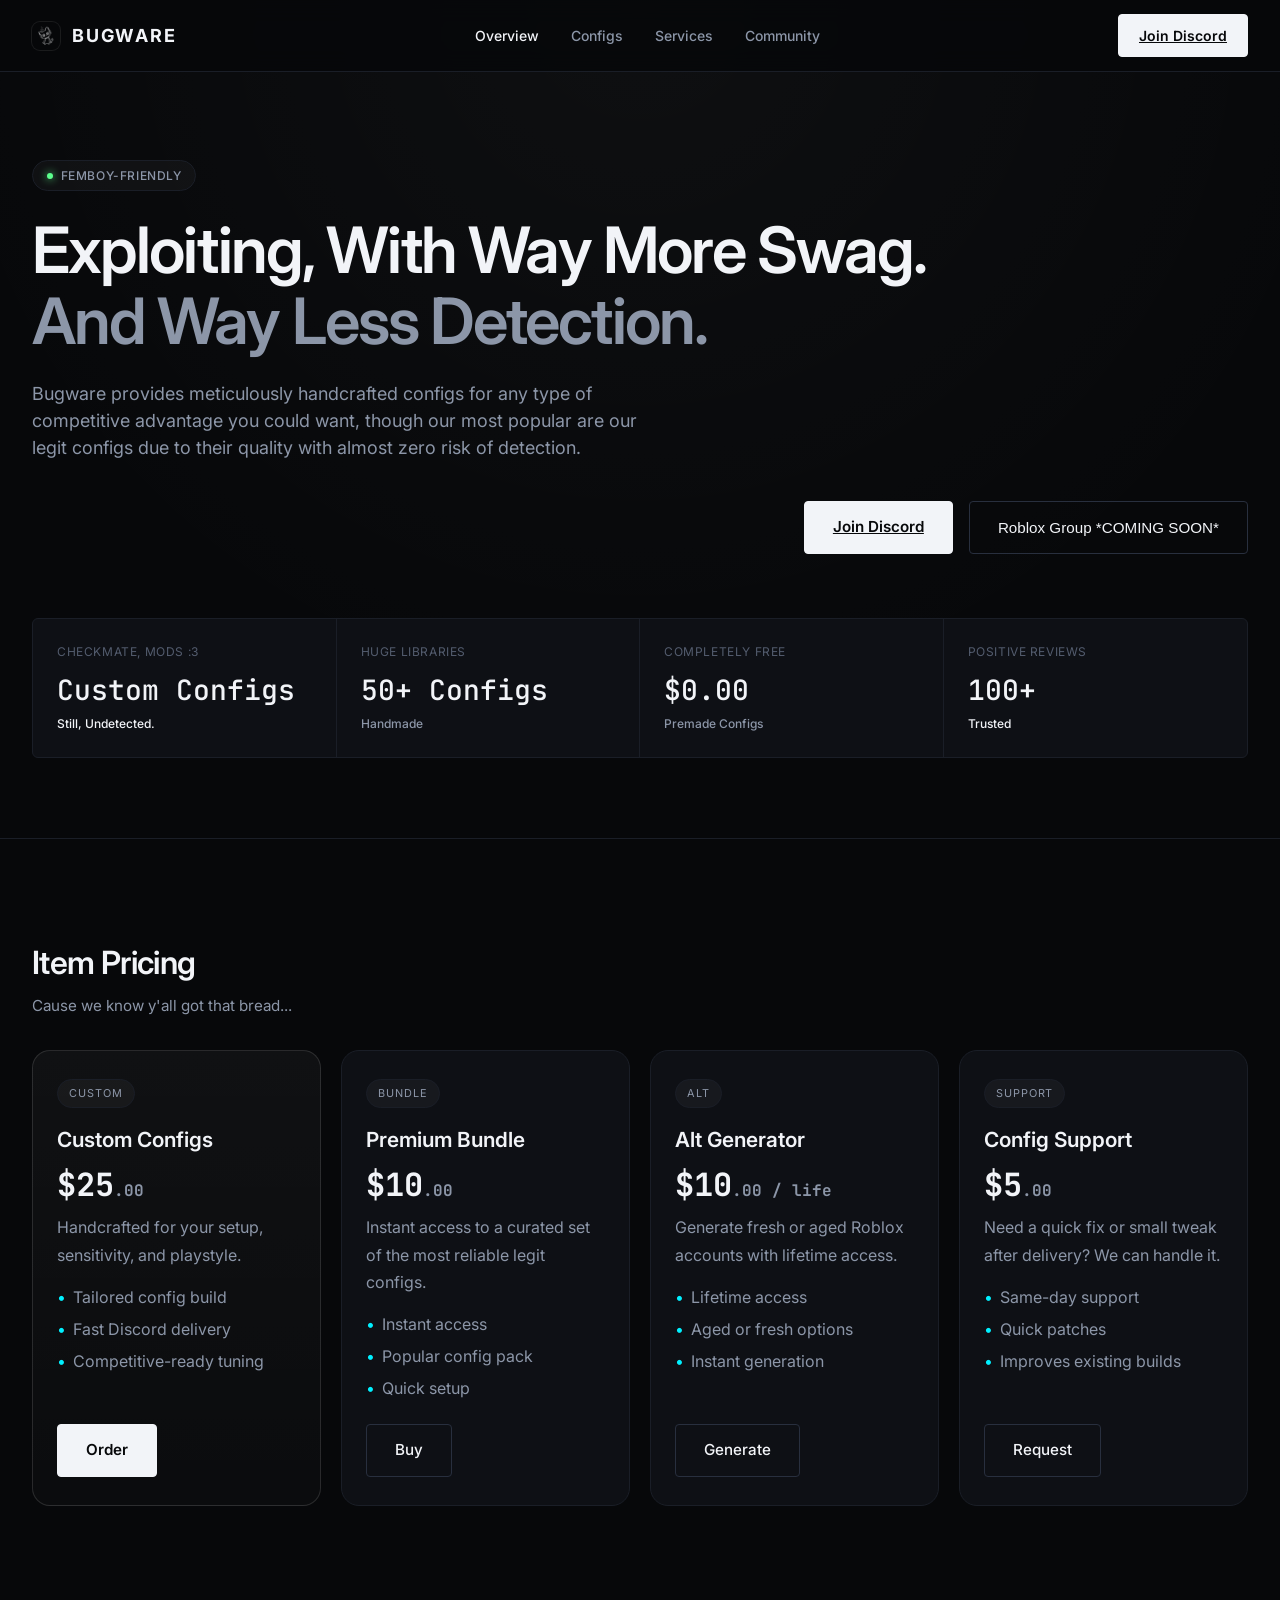
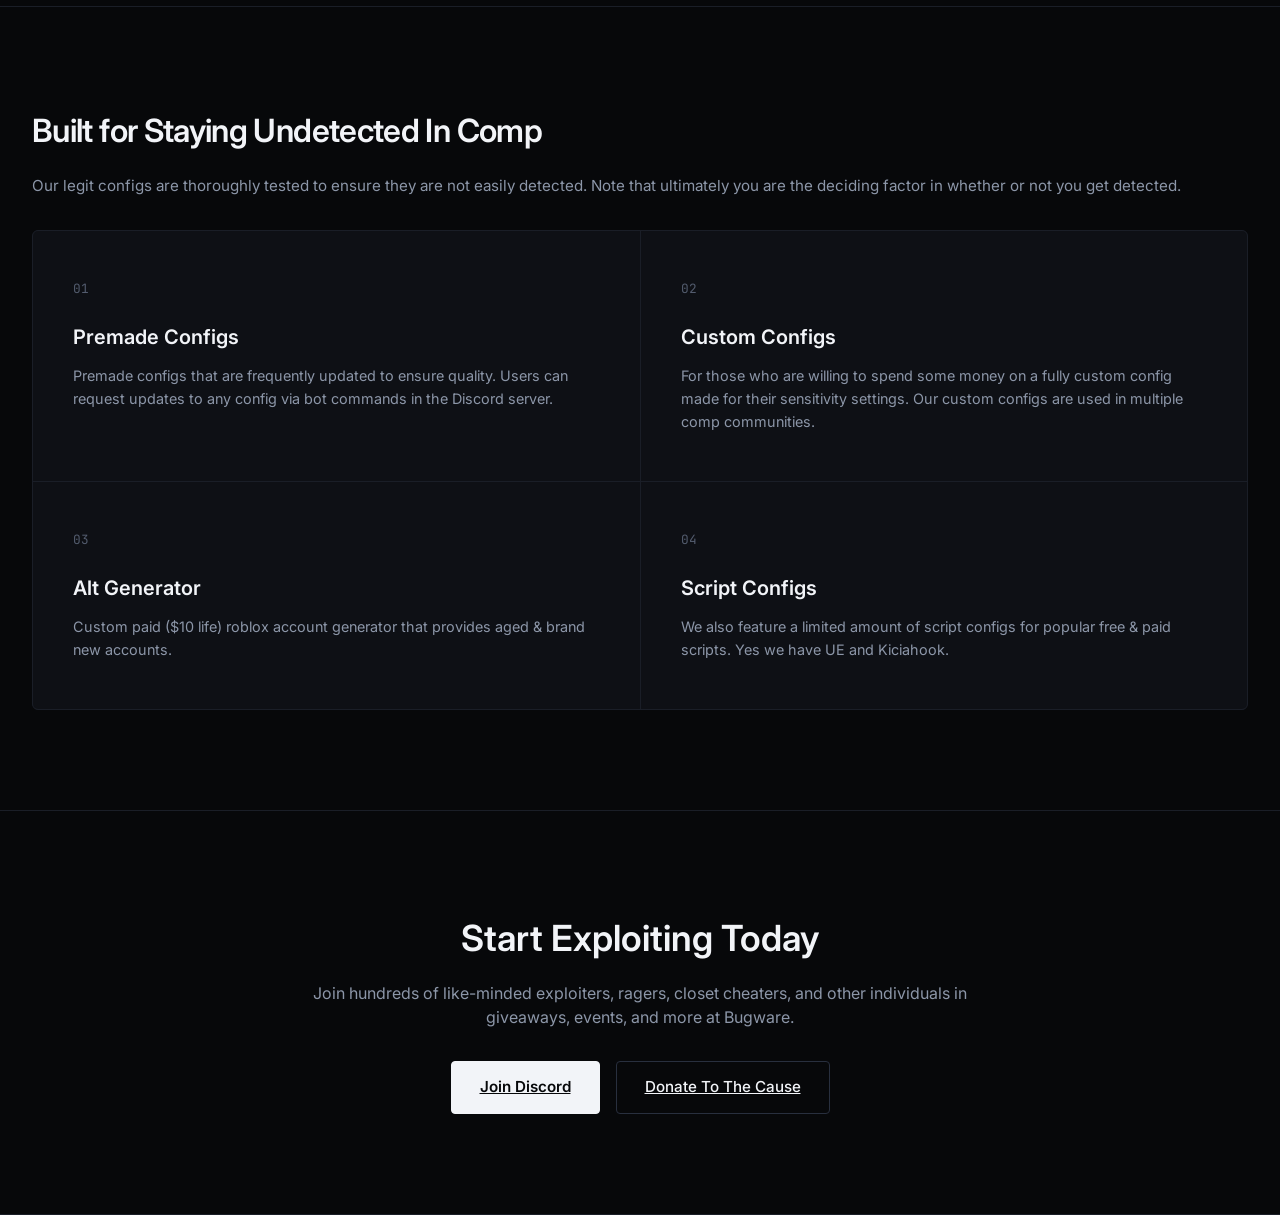
==== index.html @ 72ceacaf "hi there" ====
<!DOCTYPE html>
<html lang="en">
<head>
  <meta charset="UTF-8" />
  <meta name="viewport" content="width=device-width, initial-scale=1.0" />
  <title>Bugware | Roblox Exploit Configs & Community</title>
  <link rel="icon" href="assets/icon.png" type="image/png" />
  <link rel="stylesheet" href="styles.css" />
  <link rel="preconnect" href="https://fonts.googleapis.com" />
  <link rel="preconnect" href="https://fonts.gstatic.com" crossorigin />
  <link href="https://fonts.googleapis.com/css2?family=Inter:wght@300;400;500;600;700&family=JetBrains+Mono:wght@400;500;600&display=swap" rel="stylesheet" />
</head>
<body>

  <nav class="navbar">
    <div class="nav-container">
      <a href="#top" class="brand">
        <img src="assets/icon.png" alt="Bugware icon" class="brand-icon" />
        <span class="brand-text">BUGWARE</span>
      </a>
      <div class="nav-menu">
        <a href="#top" class="nav-link active">Overview</a>
        <a href="#market" class="nav-link">Configs</a>
        <a href="#institutional" class="nav-link">Services</a>
        <a href="#community" class="nav-link">Community</a>
      </div>
      <div class="nav-actions">
        <a class="btn-primary" href="https://discord.gg/WyMDtxhFyD">Join Discord</a>
      </div>
    </div>
  </nav>

  <header class="hero" id="top">
    <div class="hero-container">
      <div class="pill-badge">
        <span class="badge-dot"></span> Femboy-Friendly
      </div>
      <h1 class="hero-title">
        Exploiting, With Way More Swag. <br />
        <span class="text-gradient">And Way Less Detection.</span>
      </h1>
      <p class="hero-subtitle">
        Bugware provides meticulously handcrafted configs for any type of competitive advantage you could want, though our most popular are our legit configs due to their quality with almost zero risk of detection.
      </p>

      <div class="hero-cta-group">
        <a class="btn-primary btn-lg" href="https://discord.gg/WyMDtxhFyD">Join Discord</a>
        <button class="btn-secondary btn-lg">Roblox Group *COMING SOON*</button>
      </div>

      <div class="hero-metrics-grid">
        <div class="metric-item">
          <span class="metric-label">Checkmate, mods :3</span>
          <span class="metric-value">Custom Configs</span>
          <span class="metric-trend positive">Still, Undetected.</span>
        </div>
        <div class="metric-item">
          <span class="metric-label">Huge Libraries</span>
          <span class="metric-value">50+ Configs</span>
          <span class="metric-sub">Handmade</span>
        </div>
        <div class="metric-item">
          <span class="metric-label">Completely Free</span>
          <span class="metric-value">$0.00</span>
          <span class="metric-sub">Premade Configs</span>
        </div>
        <div class="metric-item">
          <span class="metric-label">Positive Reviews</span>
          <span class="metric-value">100+</span>
          <span class="metric-trend positive">Trusted</span>
        </div>
      </div>
    </div>
  </header>
  <section class="market-section" id="market">
    <div class="section-container">
      <div class="section-header">
        <div>
          <h2 class="section-title">Item Pricing</h2>
          <p class="section-desc">Cause we know y'all got that bread...</p>
        </div>
      </div>

      <div class="pricing-card-grid">
        <article class="pricing-card pricing-card--featured">
          <span class="pricing-tag">Custom</span>
          <h3>Custom Configs</h3>
          <div class="pricing-price">$25<span>.00</span></div>
          <p>Handcrafted for your setup, sensitivity, and playstyle.</p>
          <ul>
            <li>Tailored config build</li>
            <li>Fast Discord delivery</li>
            <li>Competitive-ready tuning</li>
          </ul>
          <a href="https://discord.gg/WyMDtxhFyD" class="btn-primary btn-lg pricing-button">Order</a>
        </article>

        <article class="pricing-card">
          <span class="pricing-tag">Bundle</span>
          <h3>Premium Bundle</h3>
          <div class="pricing-price">$10<span>.00</span></div>
          <p>Instant access to a curated set of the most reliable legit configs.</p>
          <ul>
            <li>Instant access</li>
            <li>Popular config pack</li>
            <li>Quick setup</li>
          </ul>
          <a href="https://discord.gg/WyMDtxhFyD" class="btn-secondary btn-lg pricing-button">Buy</a>
        </article>

        <article class="pricing-card">
          <span class="pricing-tag">Alt</span>
          <h3>Alt Generator</h3>
          <div class="pricing-price">$10<span>.00 / life</span></div>
          <p>Generate fresh or aged Roblox accounts with lifetime access.</p>
          <ul>
            <li>Lifetime access</li>
            <li>Aged or fresh options</li>
            <li>Instant generation</li>
          </ul>
          <a href="https://discord.gg/WyMDtxhFyD" class="btn-secondary btn-lg pricing-button">Generate</a>
        </article>

        <article class="pricing-card">
          <span class="pricing-tag">Support</span>
          <h3>Config Support</h3>
          <div class="pricing-price">$5<span>.00</span></div>
          <p>Need a quick fix or small tweak after delivery? We can handle it.</p>
          <ul>
            <li>Same-day support</li>
            <li>Quick patches</li>
            <li>Improves existing builds</li>
          </ul>
          <a href="https://discord.gg/WyMDtxhFyD" class="btn-secondary btn-lg pricing-button">Request</a>
        </article>
      </div>
    </div>
  </section>

  <section class="features-section" id="institutional">
    <div class="section-container">
      <div class="section-header section-header--stack">
        <h2 class="section-title section-title--nowrap">Built for Staying Undetected In Comp</h2>
        <p class="section-desc">Our legit configs are thoroughly tested to ensure they are not easily detected. Note that ultimately you are the deciding factor in whether or not you get detected.</p>
      </div>

      <div class="bento-grid">
        <div class="bento-card">
          <div class="card-num">01</div>
          <h3 class="card-title">Premade Configs</h3>
          <p class="card-desc">Premade configs that are frequently updated to ensure quality. Users can request updates to any config via bot commands in the Discord server.</p>
        </div>
        <div class="bento-card">
          <div class="card-num">02</div>
          <h3 class="card-title">Custom Configs</h3>
          <p class="card-desc">For those who are willing to spend some money on a fully custom config made for their sensitivity settings. Our custom configs are used in multiple comp communities.</p>
        </div>
        <div class="bento-card">
          <div class="card-num">03</div>
          <h3 class="card-title">Alt Generator</h3>
          <p class="card-desc">Custom paid ($10 life) roblox account generator that provides aged & brand new accounts.</p>
        </div>
        <div class="bento-card">
          <div class="card-num">04</div>
          <h3 class="card-title">Script Configs</h3>
          <p class="card-desc">We also feature a limited amount of script configs for popular free & paid scripts. Yes we have UE and Kiciahook.</p>
        </div>
      </div>
    </div>
  </section>

  <section class="cta-section" id="community">
    <div class="cta-container">
      <h2>Start Exploiting Today</h2>
      <p>Join hundreds of like-minded exploiters, ragers, closet cheaters, and other individuals in giveaways, events, and more at Bugware.</p>
      <div class="cta-buttons">
        <a class="btn-primary btn-lg" href="https://discord.gg/WyMDtxhFyD">Join Discord</a>
        <a class="btn-secondary btn-lg" href="https://paypal.me/bugsawe">Donate To The Cause</a>
      </div>
    </div>
  </section>

  <script src="app.js"></script>
</body>
</html>
---- styles.css ----
/* ==========================================================================
   BUGWARE DESIGN SYSTEM (21SHARES INSPIRED)
   ========================================================================== */

:root {
  /* Colors */
  --bg-main: #07080a;
  --bg-surface: #0e1015;
  --bg-surface-hover: #141720;
  --bg-table-row: #0a0c10;
  
  --border-color: #1a1e27;
  --border-light: #282f3e;
  
  --text-primary: #f2f4f8;
  --text-secondary: #8c96a8;
  --text-muted: #535c6e;
  
  --accent-cyan: #00f0ff;
  --accent-emerald: #5cff8d;
  --accent-red: #ef4444;
  
  /* Fonts */
  --font-sans: 'Inter', -apple-system, BlinkMacSystemFont, sans-serif;
  --font-mono: 'JetBrains Mono', monospace;
  
  /* Transitions */
  --ease-fast: 0.15s ease;
  --ease-medium: 0.25s cubic-bezier(0.16, 1, 0.3, 1);
}

/* Base Reset */
* {
  margin: 0;
  padding: 0;
  box-sizing: border-box;
}

html {
  scroll-behavior: smooth;
}

body {
  background-color: var(--bg-main);
  color: var(--text-primary);
  font-family: var(--font-sans);
  line-height: 1.5;
  -webkit-font-smoothing: antialiased;
  overflow-x: hidden;
}

/* Utility Typography */
.font-mono {
  font-family: var(--font-mono);
}

.trend.positive {
  color: var(--accent-emerald);
}

.trend.negative {
  color: var(--accent-red);
}

/* ==========================================================================
   BUTTONS & BADGES
   ========================================================================== */

.btn-primary {
  background: var(--text-primary);
  color: var(--bg-main);
  border: 1px solid var(--text-primary);
  padding: 0.625rem 1.25rem;
  font-size: 0.875rem;
  font-weight: 600;
  border-radius: 4px;
  cursor: pointer;
  transition: all var(--ease-fast);
}

.btn-primary:hover {
  background: #ffffff;
  box-shadow: 0 0 16px rgba(255, 255, 255, 0.2);
}

.btn-secondary {
  background: transparent;
  color: var(--text-primary);
  border: 1px solid var(--border-light);
  padding: 0.625rem 1.25rem;
  font-size: 0.875rem;
  font-weight: 500;
  border-radius: 4px;
  cursor: pointer;
  transition: all var(--ease-fast);
}

.btn-secondary:hover {
  background: var(--bg-surface);
  border-color: var(--text-secondary);
}

.btn-ghost {
  background: transparent;
  color: var(--text-secondary);
  border: none;
  padding: 0.625rem 1rem;
  font-size: 0.875rem;
  font-weight: 500;
  cursor: pointer;
  transition: color var(--ease-fast);
}

.btn-ghost:hover {
  color: var(--text-primary);
}

.btn-lg {
  padding: 0.875rem 1.75rem;
  font-size: 0.95rem;
}

.pill-badge {
  display: inline-flex;
  align-items: center;
  gap: 0.5rem;
  background: rgba(255, 255, 255, 0.03);
  border: 1px solid var(--border-color);
  padding: 0.35rem 0.85rem;
  border-radius: 100px;
  font-size: 0.75rem;
  font-weight: 500;
  letter-spacing: 0.05em;
  text-transform: uppercase;
  color: var(--text-secondary);
  margin-bottom: 1.5rem;
}

.badge-dot {
  width: 6px;
  height: 6px;
  background-color: var(--accent-emerald);
  border-radius: 50%;
  box-shadow: 0 0 8px var(--accent-emerald);
}

/* ==========================================================================
   NAVIGATION
   ========================================================================== */

.navbar {
  position: fixed;
  top: 0;
  left: 0;
  width: 100%;
  height: 72px;
  background: rgba(7, 8, 10, 0.85);
  backdrop-filter: blur(12px);
  border-bottom: 1px solid var(--border-color);
  z-index: 1000;
}

.nav-container {
  max-width: 1300px;
  height: 100%;
  margin: 0 auto;
  padding: 0 2rem;
  display: flex;
  align-items: center;
  justify-content: space-between;
}

.brand {
  font-size: 1.125rem;
  font-weight: 700;
  letter-spacing: 0.1em;
  color: var(--text-primary);
  text-decoration: none;
  display: flex;
  align-items: center;
  gap: 0.75rem;
}

.brand-icon {
  width: 28px;
  height: 28px;
  border-radius: 8px;
  object-fit: cover;
  box-shadow: 0 0 0 1px rgba(255, 255, 255, 0.08);
}

.brand-text {
  color: var(--text-primary);
}

.brand-symbol {
  color: var(--accent-cyan);
}

.nav-menu {
  display: flex;
  gap: 2rem;
}

.nav-link {
  color: var(--text-secondary);
  text-decoration: none;
  font-size: 0.875rem;
  font-weight: 500;
  transition: color var(--ease-fast);
}

.nav-link:hover, .nav-link.active {
  color: var(--text-primary);
}

.nav-actions {
  display: flex;
  gap: 1rem;
  align-items: center;
}

/* ==========================================================================
   HERO SECTION
   ========================================================================== */

.hero {
  padding-top: 160px;
  padding-bottom: 80px;
  border-bottom: 1px solid var(--border-color);
  background: radial-gradient(circle at 50% 0%, rgba(255, 255, 255, 0.03) 0%, transparent 70%);
}

.hero-container {
  max-width: 1300px;
  margin: 0 auto;
  padding: 0 2rem;
}

.hero-title {
  font-size: clamp(2.5rem, 5vw, 4.25rem);
  font-weight: 600;
  line-height: 1.1;
  letter-spacing: -0.03em;
  margin-bottom: 1.5rem;
}

.text-gradient {
  color: var(--text-secondary);
}

.hero-subtitle {
  font-size: 1.125rem;
  color: var(--text-secondary);
  max-width: 640px;
  margin-bottom: 2.5rem;
  font-weight: 400;
}

.hero-cta-group {
  display: flex;
  justify-content: flex-end;
  gap: 1rem;
  margin-bottom: 4rem;
}

/* Metrics Strip (21Shares Grid Style) */
.hero-metrics-grid {
  display: grid;
  grid-template-columns: repeat(auto-fit, minmax(220px, 1fr));
  border: 1px solid var(--border-color);
  background: var(--bg-surface);
  border-radius: 6px;
  overflow: hidden;
}

.metric-item {
  padding: 1.5rem;
  border-right: 1px solid var(--border-color);
  display: flex;
  flex-direction: column;
}

.metric-item:last-child {
  border-right: none;
}

.metric-label {
  font-size: 0.75rem;
  text-transform: uppercase;
  letter-spacing: 0.05em;
  color: var(--text-muted);
  margin-bottom: 0.5rem;
}

.metric-value {
  font-family: var(--font-mono);
  font-size: 1.75rem;
  font-weight: 500;
  color: var(--text-primary);
  margin-bottom: 0.25rem;
}

.metric-trend, .metric-sub {
  font-size: 0.75rem;
  font-weight: 500;
}

.metric-sub {
  color: var(--text-secondary);
}

/* ==========================================================================
   LIVE TICKER
   ========================================================================== */

.ticker-wrapper {
  background: var(--bg-main);
  border-bottom: 1px solid var(--border-color);
  overflow: hidden;
  white-space: nowrap;
  padding: 0.75rem 0;
  scrollbar-width: none;
}

.ticker-wrapper::-webkit-scrollbar {
  display: none;
}

.ticker-track {
  display: flex;
  justify-content: center;
  gap: 3rem;
  padding-right: 4rem;
  animation: none;
}

.ticker-item {
  font-family: var(--font-mono);
  font-size: 0.8rem;
  display: flex;
  gap: 0.75rem;
  padding-left: 1.25rem;
}

.ticker-item + .ticker-item {
  margin-left: 1.5rem;
}

.item-name {
  color: var(--text-secondary);
}

.item-price {
  color: var(--text-primary);
}


/* ==========================================================================
   MARKET TABLE SECTION
   ========================================================================== */

.market-section {
  padding: 100px 0;
  border-bottom: 1px solid var(--border-color);
}

.section-container {
  max-width: 1300px;
  margin: 0 auto;
  padding: 0 2rem;
}

.section-header {
  display: flex;
  justify-content: space-between;
  align-items: flex-end;
  margin-bottom: 2rem;
}

.section-header--stack {
  flex-direction: column;
  align-items: flex-start;
  gap: 0.75rem;
}

.section-title {
  font-size: 2rem;
  font-weight: 600;
  letter-spacing: -0.02em;
  margin-bottom: 0.5rem;
}

.section-title--nowrap {
  white-space: nowrap;
}

.section-desc {
  color: var(--text-secondary);
  font-size: 0.95rem;
}

.tab-filters {
  display: flex;
  background: var(--bg-surface);
  padding: 3px;
  border: 1px solid var(--border-color);
  border-radius: 6px;
}

.tab-btn {
  background: transparent;
  border: none;
  color: var(--text-secondary);
  padding: 0.5rem 1rem;
  font-size: 0.8rem;
  font-weight: 500;
  cursor: pointer;
  border-radius: 4px;
  transition: all var(--ease-fast);
}

.tab-btn.active {
  background: var(--border-light);
  color: var(--text-primary);
}

.table-controls {
  display: flex;
  justify-content: space-between;
  align-items: center;
  margin-bottom: 1rem;
}

#market-search {
  background: var(--bg-surface);
  border: 1px solid var(--border-color);
  color: var(--text-primary);
  padding: 0.625rem 1rem;
  border-radius: 4px;
  width: 320px;
  font-size: 0.85rem;
  outline: none;
  transition: border-color var(--ease-fast);
}

#market-search:focus {
  border-color: var(--border-light);
}

.status-indicator {
  font-size: 0.75rem;
  color: var(--text-muted);
  display: flex;
  align-items: center;
  gap: 0.4rem;
}

.status-indicator .dot {
  width: 6px;
  height: 6px;
  background: var(--accent-emerald);
  border-radius: 50%;
}

.pricing-card-grid {
  display: grid;
  grid-template-columns: repeat(auto-fit, minmax(240px, 1fr));
  gap: 1.25rem;
}

.pricing-card {
  background: var(--bg-surface);
  border: 1px solid var(--border-color);
  border-radius: 18px;
  padding: 1.75rem 1.5rem;
  display: flex;
  flex-direction: column;
  min-height: 100%;
}

.pricing-card--featured {
  background: linear-gradient(180deg, rgba(255,255,255,0.04), rgba(255,255,255,0.02));
  border-color: rgba(255,255,255,0.12);
}

.pricing-tag {
  display: inline-flex;
  align-self: flex-start;
  padding: 0.35rem 0.7rem;
  border-radius: 999px;
  background: rgba(255,255,255,0.04);
  border: 1px solid var(--border-color);
  color: var(--text-secondary);
  font-size: 0.68rem;
  text-transform: uppercase;
  letter-spacing: 0.08em;
  margin-bottom: 1rem;
}

.pricing-card h3 {
  font-size: 1.3rem;
  font-weight: 600;
  margin-bottom: 0.75rem;
}

.pricing-price {
  font-family: var(--font-mono);
  font-size: 2rem;
  font-weight: 700;
  line-height: 1.1;
  margin-bottom: 0.75rem;
  color: var(--text-primary);
}

.pricing-price span {
  font-size: 1rem;
  color: var(--text-secondary);
}

.pricing-card p {
  color: var(--text-secondary);
  line-height: 1.7;
  margin-bottom: 1rem;
}

.pricing-card ul {
  list-style: none;
  margin: 0 0 1.5rem;
  padding: 0;
  display: grid;
  gap: 0.5rem;
  color: var(--text-secondary);
}

.pricing-card li {
  position: relative;
  padding-left: 1rem;
}

.pricing-card li::before {
  content: "•";
  position: absolute;
  left: 0;
  color: var(--accent-cyan);
}

.pricing-button {
  margin-top: auto;
  display: inline-flex;
  justify-content: center;
  align-items: center;
  text-decoration: none;
  width: fit-content;
}

/* ==========================================================================
   INSTITUTIONAL FEATURES (BENTO GRID)
   ========================================================================== */

.features-section {
  padding: 100px 0;
  border-bottom: 1px solid var(--border-color);
}

.bento-grid {
  display: grid;
  grid-template-columns: repeat(2, 1fr);
  gap: 1px;
  background: var(--border-color);
  border: 1px solid var(--border-color);
  border-radius: 6px;
  overflow: hidden;
}

.bento-card {
  background: var(--bg-surface);
  padding: 3rem 2.5rem;
  transition: background var(--ease-fast);
}

.bento-card:hover {
  background: var(--bg-surface-hover);
}

.card-num {
  font-family: var(--font-mono);
  font-size: 0.8rem;
  color: var(--text-muted);
  margin-bottom: 1.5rem;
}

.card-title {
  font-size: 1.25rem;
  font-weight: 600;
  margin-bottom: 0.75rem;
}

.card-desc {
  color: var(--text-secondary);
  font-size: 0.9rem;
  line-height: 1.6;
}

/* ==========================================================================
   CTA BANNER
   ========================================================================== */

.cta-section {
  padding: 100px 0;
  text-align: center;
  border-bottom: 1px solid var(--border-color);
}

.cta-container {
  max-width: 800px;
  margin: 0 auto;
  padding: 0 2rem;
}

.cta-container h2 {
  font-size: 2.25rem;
  font-weight: 600;
  margin-bottom: 1rem;
}

.cta-container p {
  color: var(--text-secondary);
  margin-bottom: 2rem;
}

.cta-buttons {
  display: flex;
  justify-content: center;
  gap: 1rem;
}

/* Responsive Breakpoints */
@media (max-width: 900px) {
  .nav-menu { display: none; }
  .bento-grid { grid-template-columns: 1fr; }
  .section-header { flex-direction: column; align-items: flex-start; gap: 1rem; }
}
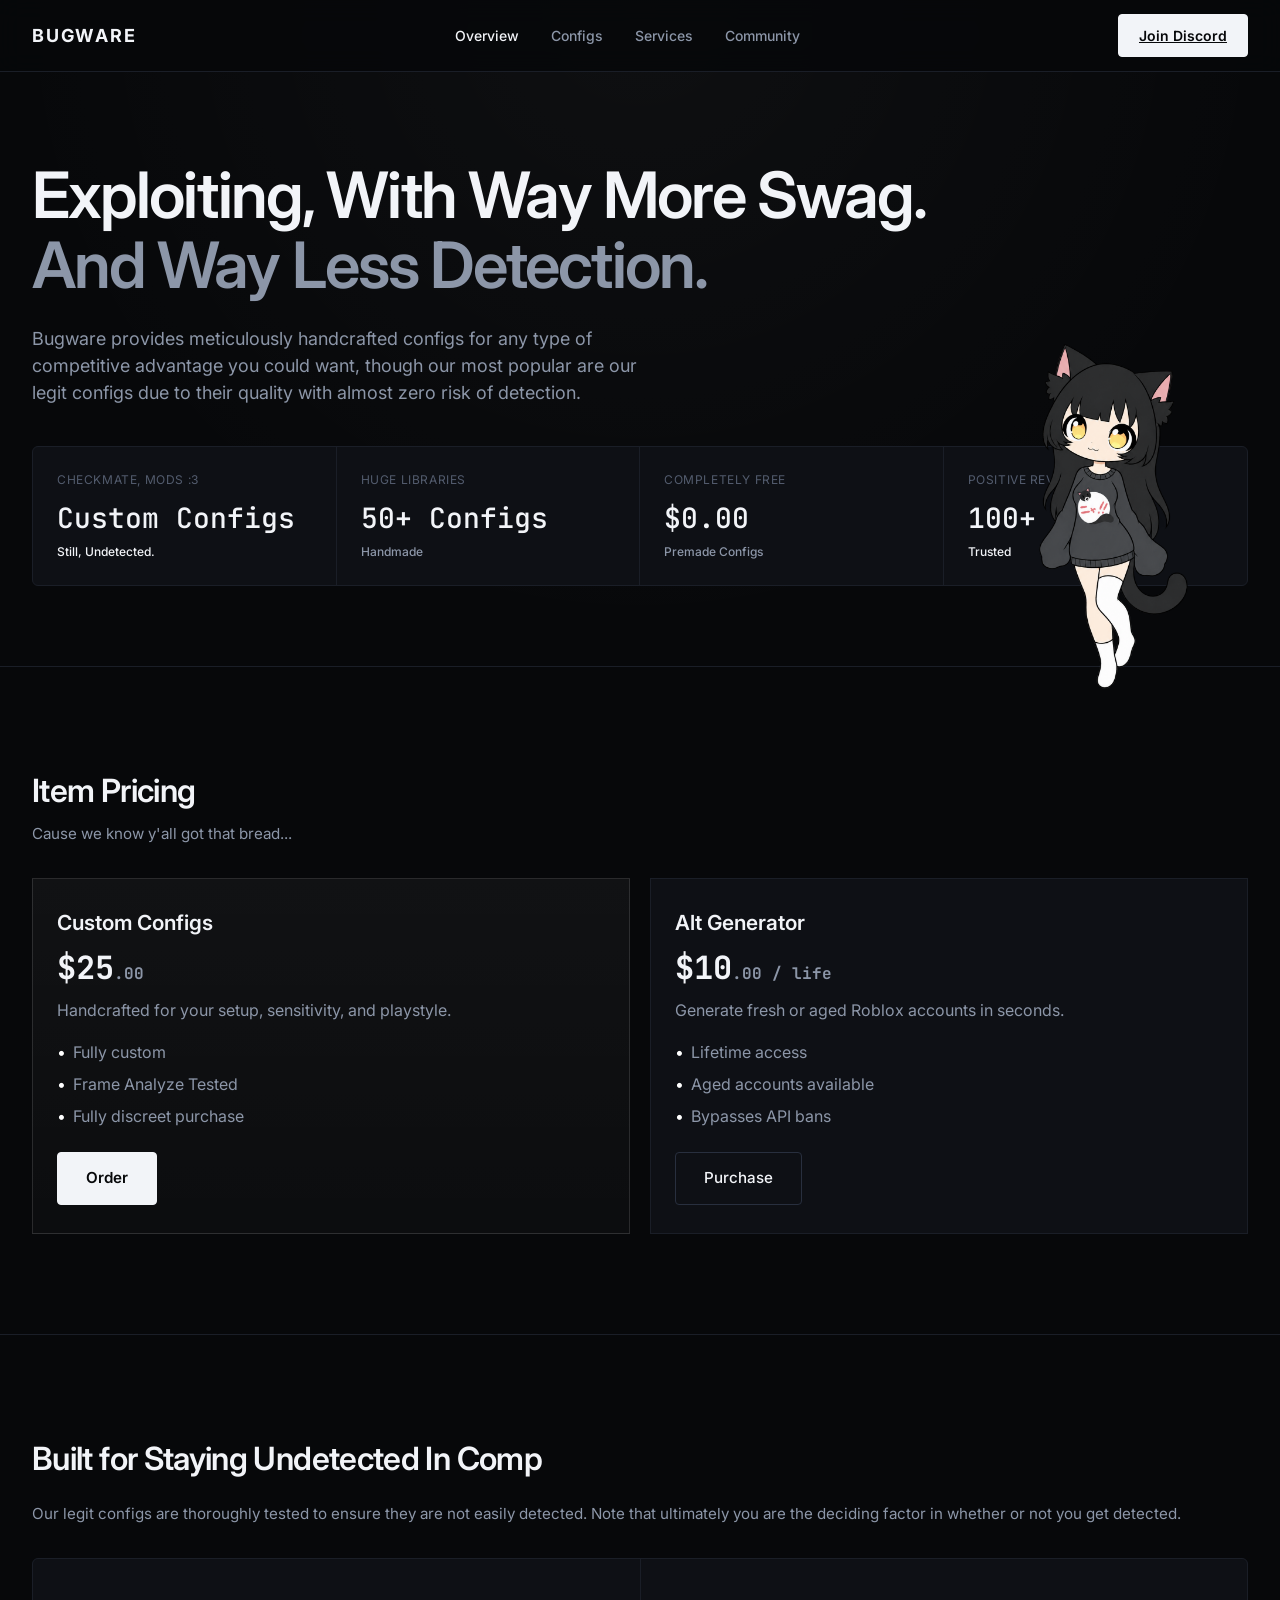
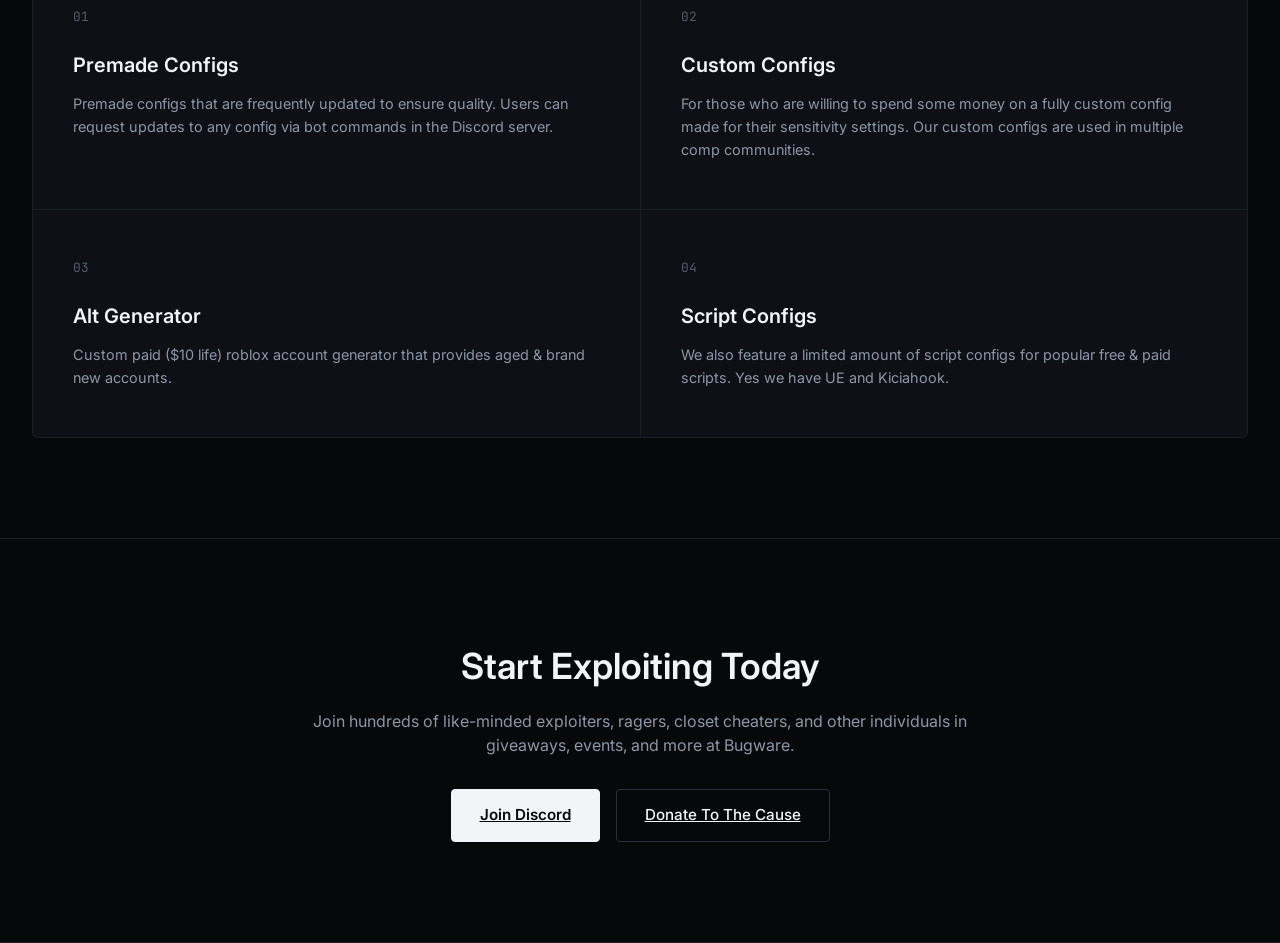
==== commit d8e6790a: "heur there everybuddy" ====
--- a/index.html
+++ b/index.html
@@ -15,7 +15,6 @@
   <nav class="navbar">
     <div class="nav-container">
       <a href="#top" class="brand">
-        <img src="assets/icon.png" alt="Bugware icon" class="brand-icon" />
         <span class="brand-text">BUGWARE</span>
       </a>
       <div class="nav-menu">
@@ -32,21 +31,14 @@
 
   <header class="hero" id="top">
     <div class="hero-container">
-      <div class="pill-badge">
-        <span class="badge-dot"></span> Femboy-Friendly
-      </div>
       <h1 class="hero-title">
         Exploiting, With Way More Swag. <br />
         <span class="text-gradient">And Way Less Detection.</span>
       </h1>
+      <img src="bugware.png" class="mascot">
       <p class="hero-subtitle">
         Bugware provides meticulously handcrafted configs for any type of competitive advantage you could want, though our most popular are our legit configs due to their quality with almost zero risk of detection.
       </p>
-
-      <div class="hero-cta-group">
-        <a class="btn-primary btn-lg" href="https://discord.gg/WyMDtxhFyD">Join Discord</a>
-        <button class="btn-secondary btn-lg">Roblox Group *COMING SOON*</button>
-      </div>
 
       <div class="hero-metrics-grid">
         <div class="metric-item">
@@ -83,55 +75,27 @@
 
       <div class="pricing-card-grid">
         <article class="pricing-card pricing-card--featured">
-          <span class="pricing-tag">Custom</span>
           <h3>Custom Configs</h3>
           <div class="pricing-price">$25<span>.00</span></div>
           <p>Handcrafted for your setup, sensitivity, and playstyle.</p>
           <ul>
-            <li>Tailored config build</li>
-            <li>Fast Discord delivery</li>
-            <li>Competitive-ready tuning</li>
+            <li>Fully custom</li>
+            <li>Frame Analyze Tested</li>
+            <li>Fully discreet purchase</li>
           </ul>
           <a href="https://discord.gg/WyMDtxhFyD" class="btn-primary btn-lg pricing-button">Order</a>
         </article>
 
         <article class="pricing-card">
-          <span class="pricing-tag">Bundle</span>
-          <h3>Premium Bundle</h3>
-          <div class="pricing-price">$10<span>.00</span></div>
-          <p>Instant access to a curated set of the most reliable legit configs.</p>
-          <ul>
-            <li>Instant access</li>
-            <li>Popular config pack</li>
-            <li>Quick setup</li>
-          </ul>
-          <a href="https://discord.gg/WyMDtxhFyD" class="btn-secondary btn-lg pricing-button">Buy</a>
-        </article>
-
-        <article class="pricing-card">
-          <span class="pricing-tag">Alt</span>
           <h3>Alt Generator</h3>
           <div class="pricing-price">$10<span>.00 / life</span></div>
-          <p>Generate fresh or aged Roblox accounts with lifetime access.</p>
+          <p>Generate fresh or aged Roblox accounts in seconds.</p>
           <ul>
             <li>Lifetime access</li>
-            <li>Aged or fresh options</li>
-            <li>Instant generation</li>
+            <li>Aged accounts available</li>
+            <li>Bypasses API bans</li>
           </ul>
-          <a href="https://discord.gg/WyMDtxhFyD" class="btn-secondary btn-lg pricing-button">Generate</a>
-        </article>
-
-        <article class="pricing-card">
-          <span class="pricing-tag">Support</span>
-          <h3>Config Support</h3>
-          <div class="pricing-price">$5<span>.00</span></div>
-          <p>Need a quick fix or small tweak after delivery? We can handle it.</p>
-          <ul>
-            <li>Same-day support</li>
-            <li>Quick patches</li>
-            <li>Improves existing builds</li>
-          </ul>
-          <a href="https://discord.gg/WyMDtxhFyD" class="btn-secondary btn-lg pricing-button">Request</a>
+          <a href="https://discord.gg/WyMDtxhFyD" class="btn-secondary btn-lg pricing-button">Purchase</a>
         </article>
       </div>
     </div>
--- a/styles.css
+++ b/styles.css
@@ -181,14 +181,6 @@
   gap: 0.75rem;
 }
 
-.brand-icon {
-  width: 28px;
-  height: 28px;
-  border-radius: 8px;
-  object-fit: cover;
-  box-shadow: 0 0 0 1px rgba(255, 255, 255, 0.08);
-}
-
 .brand-text {
   color: var(--text-primary);
 }
@@ -472,7 +464,7 @@
 .pricing-card {
   background: var(--bg-surface);
   border: 1px solid var(--border-color);
-  border-radius: 18px;
+  border-radius: 4gpx;
   padding: 1.75rem 1.5rem;
   display: flex;
   flex-direction: column;
@@ -542,7 +534,7 @@
   content: "•";
   position: absolute;
   left: 0;
-  color: var(--accent-cyan);
+  color: #ffffff;
 }
 
 .pricing-button {
@@ -554,9 +546,12 @@
   width: fit-content;
 }
 
-/* ==========================================================================
-   INSTITUTIONAL FEATURES (BENTO GRID)
-   ========================================================================== */
+.mascot {
+  position: absolute;
+  right: 20px;
+  width: 300px;
+  bottom: 150px;
+}
 
 .features-section {
   padding: 100px 0;
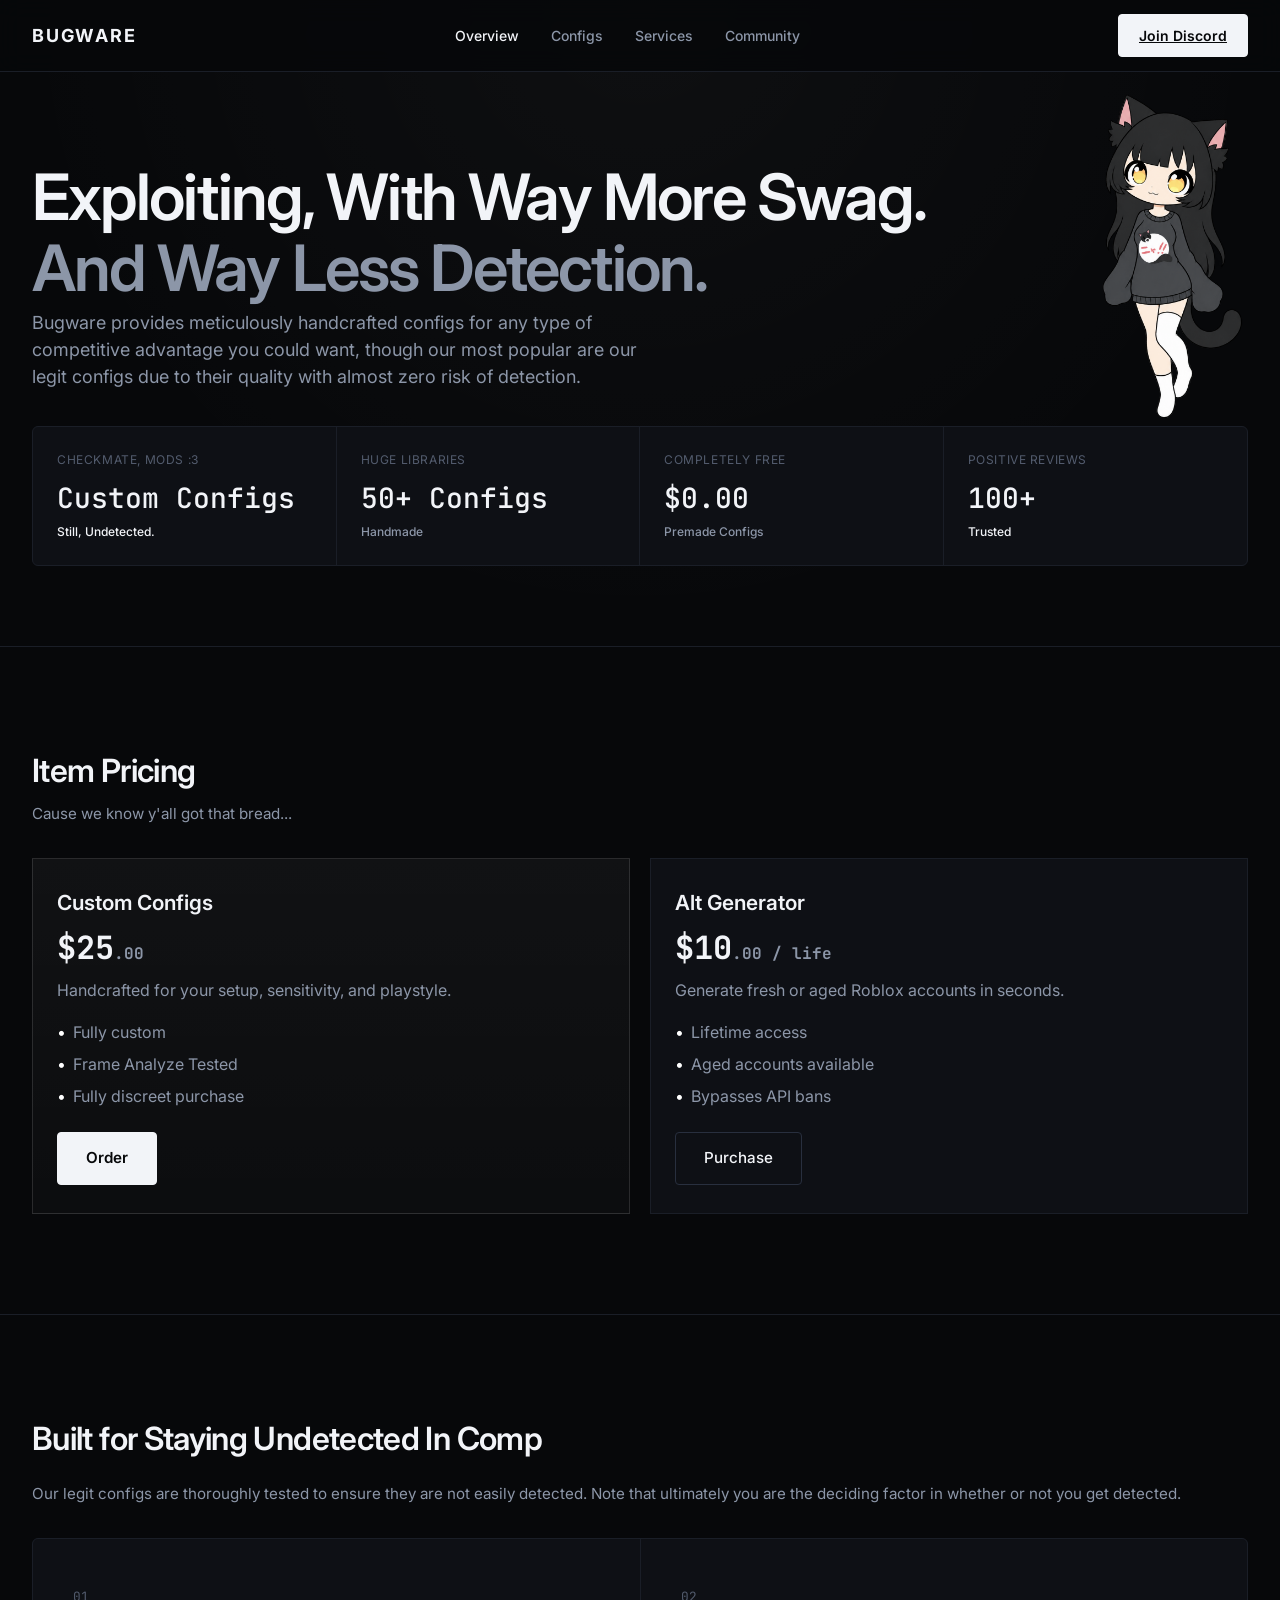
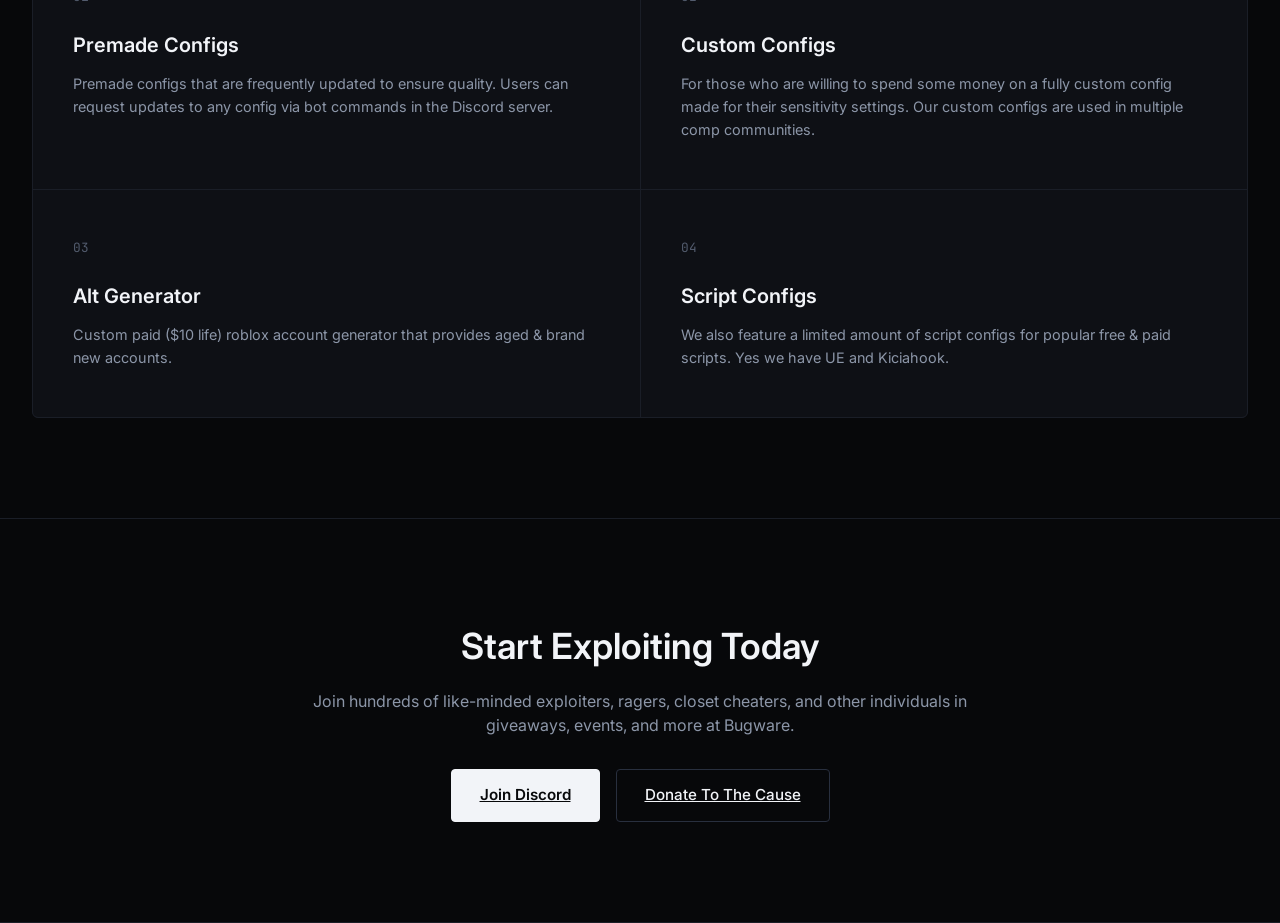
==== commit 1207e90c: "hiiiiiiiiiiiiiiii" ====
--- a/index.html
+++ b/index.html
@@ -31,14 +31,17 @@
 
   <header class="hero" id="top">
     <div class="hero-container">
-      <h1 class="hero-title">
-        Exploiting, With Way More Swag. <br />
-        <span class="text-gradient">And Way Less Detection.</span>
-      </h1>
-      <img src="bugware.png" class="mascot">
+      <div class="hero-header">
+        <h1 class="hero-title">
+          Exploiting, With Way More Swag. <br />
+          <span class="text-gradient">And Way Less Detection.</span>
+        </h1>
+      </div>
       <p class="hero-subtitle">
         Bugware provides meticulously handcrafted configs for any type of competitive advantage you could want, though our most popular are our legit configs due to their quality with almost zero risk of detection.
       </p>
+    
+      <img src="bugware.png" class="mascot" alt="Bugware mascot">
 
       <div class="hero-metrics-grid">
         <div class="metric-item">
--- a/styles.css
+++ b/styles.css
@@ -224,17 +224,30 @@
 }
 
 .hero-container {
+  position: relative;
   max-width: 1300px;
   margin: 0 auto;
   padding: 0 2rem;
 }
 
+.hero-header {
+  display: flex;
+  align-items: flex-start;
+  justify-content: space-between;
+  gap: 0;
+  margin-bottom: 0.35rem;
+}
+
 .hero-title {
+  flex: 1 1 auto;
   font-size: clamp(2.5rem, 5vw, 4.25rem);
   font-weight: 600;
   line-height: 1.1;
   letter-spacing: -0.03em;
-  margin-bottom: 1.5rem;
+  margin: 0;
+  max-width: 760px;
+  white-space: nowrap;
+  padding-top: 0.15rem;
 }
 
 .text-gradient {
@@ -245,7 +258,7 @@
   font-size: 1.125rem;
   color: var(--text-secondary);
   max-width: 640px;
-  margin-bottom: 2.5rem;
+  margin: 0 0 2.25rem;
   font-weight: 400;
 }
 
@@ -476,20 +489,6 @@
   border-color: rgba(255,255,255,0.12);
 }
 
-.pricing-tag {
-  display: inline-flex;
-  align-self: flex-start;
-  padding: 0.35rem 0.7rem;
-  border-radius: 999px;
-  background: rgba(255,255,255,0.04);
-  border: 1px solid var(--border-color);
-  color: var(--text-secondary);
-  font-size: 0.68rem;
-  text-transform: uppercase;
-  letter-spacing: 0.08em;
-  margin-bottom: 1rem;
-}
-
 .pricing-card h3 {
   font-size: 1.3rem;
   font-weight: 600;
@@ -548,9 +547,16 @@
 
 .mascot {
   position: absolute;
-  right: 20px;
-  width: 300px;
-  bottom: 150px;
+  bottom: 90px;
+  right: -30px;
+  display: block;
+  width: min(22vw, 320px);
+  max-width: 100%;
+  height: auto;
+  margin: 0;
+  padding: 0;
+  z-index: 0;
+  pointer-events: none;
 }
 
 .features-section {
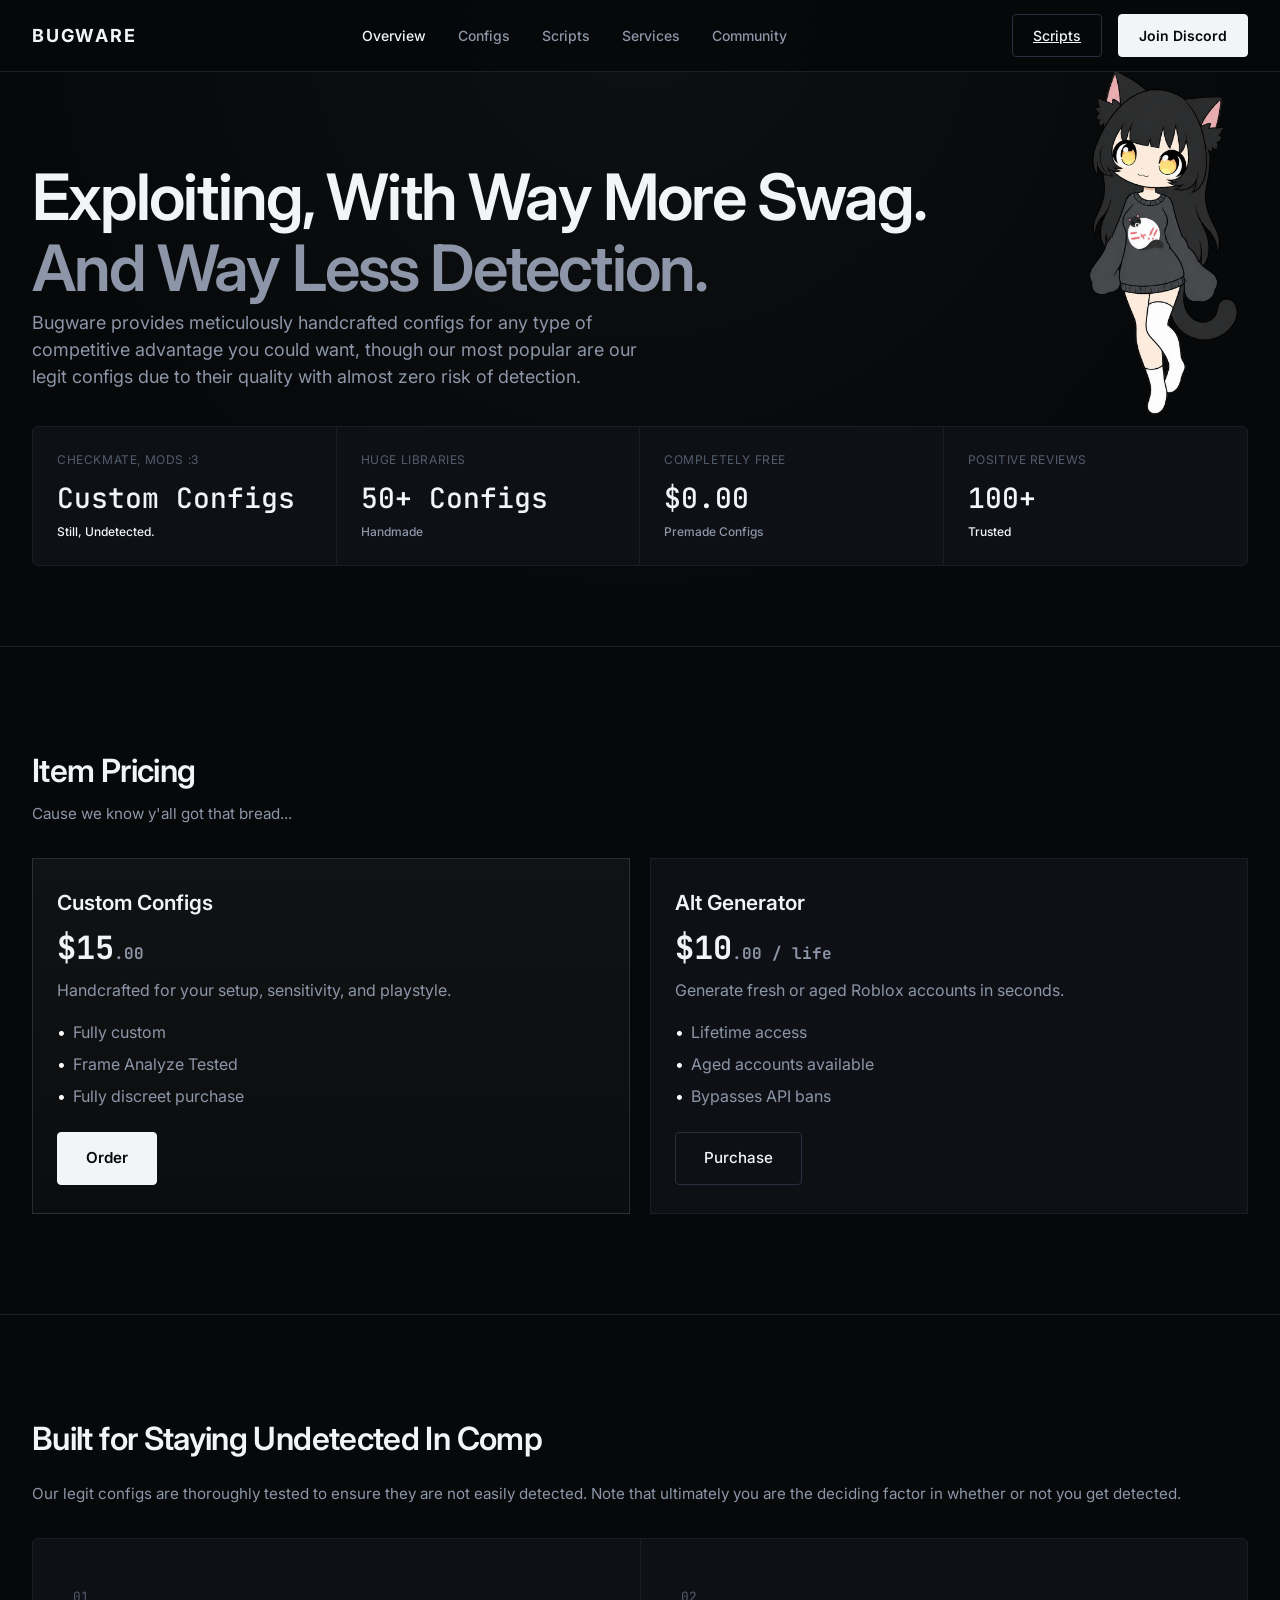
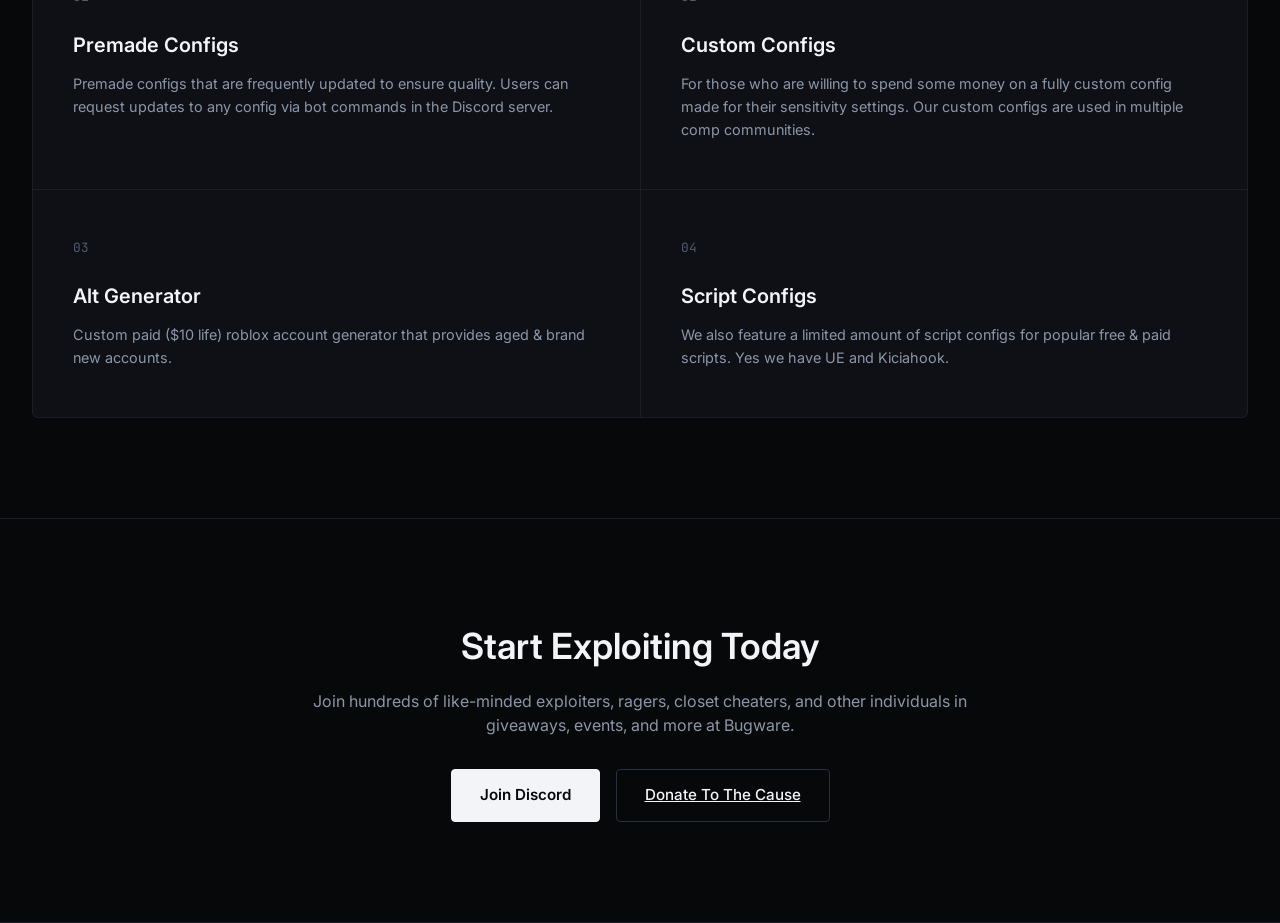
==== commit 5c259ed0: "hi" ====
--- a/index.html
+++ b/index.html
@@ -20,10 +20,12 @@
       <div class="nav-menu">
         <a href="#top" class="nav-link active">Overview</a>
         <a href="#market" class="nav-link">Configs</a>
+        <a href="scripts.html" class="nav-link">Scripts</a>
         <a href="#institutional" class="nav-link">Services</a>
         <a href="#community" class="nav-link">Community</a>
       </div>
       <div class="nav-actions">
+        <a class="btn-secondary" href="scripts.html">Scripts</a>
         <a class="btn-primary" href="https://discord.gg/WyMDtxhFyD">Join Discord</a>
       </div>
     </div>
@@ -79,7 +81,7 @@
       <div class="pricing-card-grid">
         <article class="pricing-card pricing-card--featured">
           <h3>Custom Configs</h3>
-          <div class="pricing-price">$25<span>.00</span></div>
+          <div class="pricing-price">$15<span>.00</span></div>
           <p>Handcrafted for your setup, sensitivity, and playstyle.</p>
           <ul>
             <li>Fully custom</li>
--- a/styles.css
+++ b/styles.css
@@ -76,6 +76,7 @@
   border-radius: 4px;
   cursor: pointer;
   transition: all var(--ease-fast);
+  text-decoration: none;
 }
 
 .btn-primary:hover {
@@ -468,6 +469,13 @@
   border-radius: 50%;
 }
 
+.scripts-section-title {
+  font-size: 1.1rem;
+  font-weight: 600;
+  margin-bottom: 1rem;
+  color: var(--text-secondary);
+}
+
 .pricing-card-grid {
   display: grid;
   grid-template-columns: repeat(auto-fit, minmax(240px, 1fr));
@@ -545,17 +553,18 @@
   width: fit-content;
 }
 
+.script-loader {
+  margin-top: auto;
+  width: 100%;
+}
+
 .mascot {
   position: absolute;
   bottom: 90px;
   right: -30px;
   display: block;
-  width: min(22vw, 320px);
-  max-width: 100%;
+  width: 300px;
   height: auto;
-  margin: 0;
-  padding: 0;
-  z-index: 0;
   pointer-events: none;
 }
 
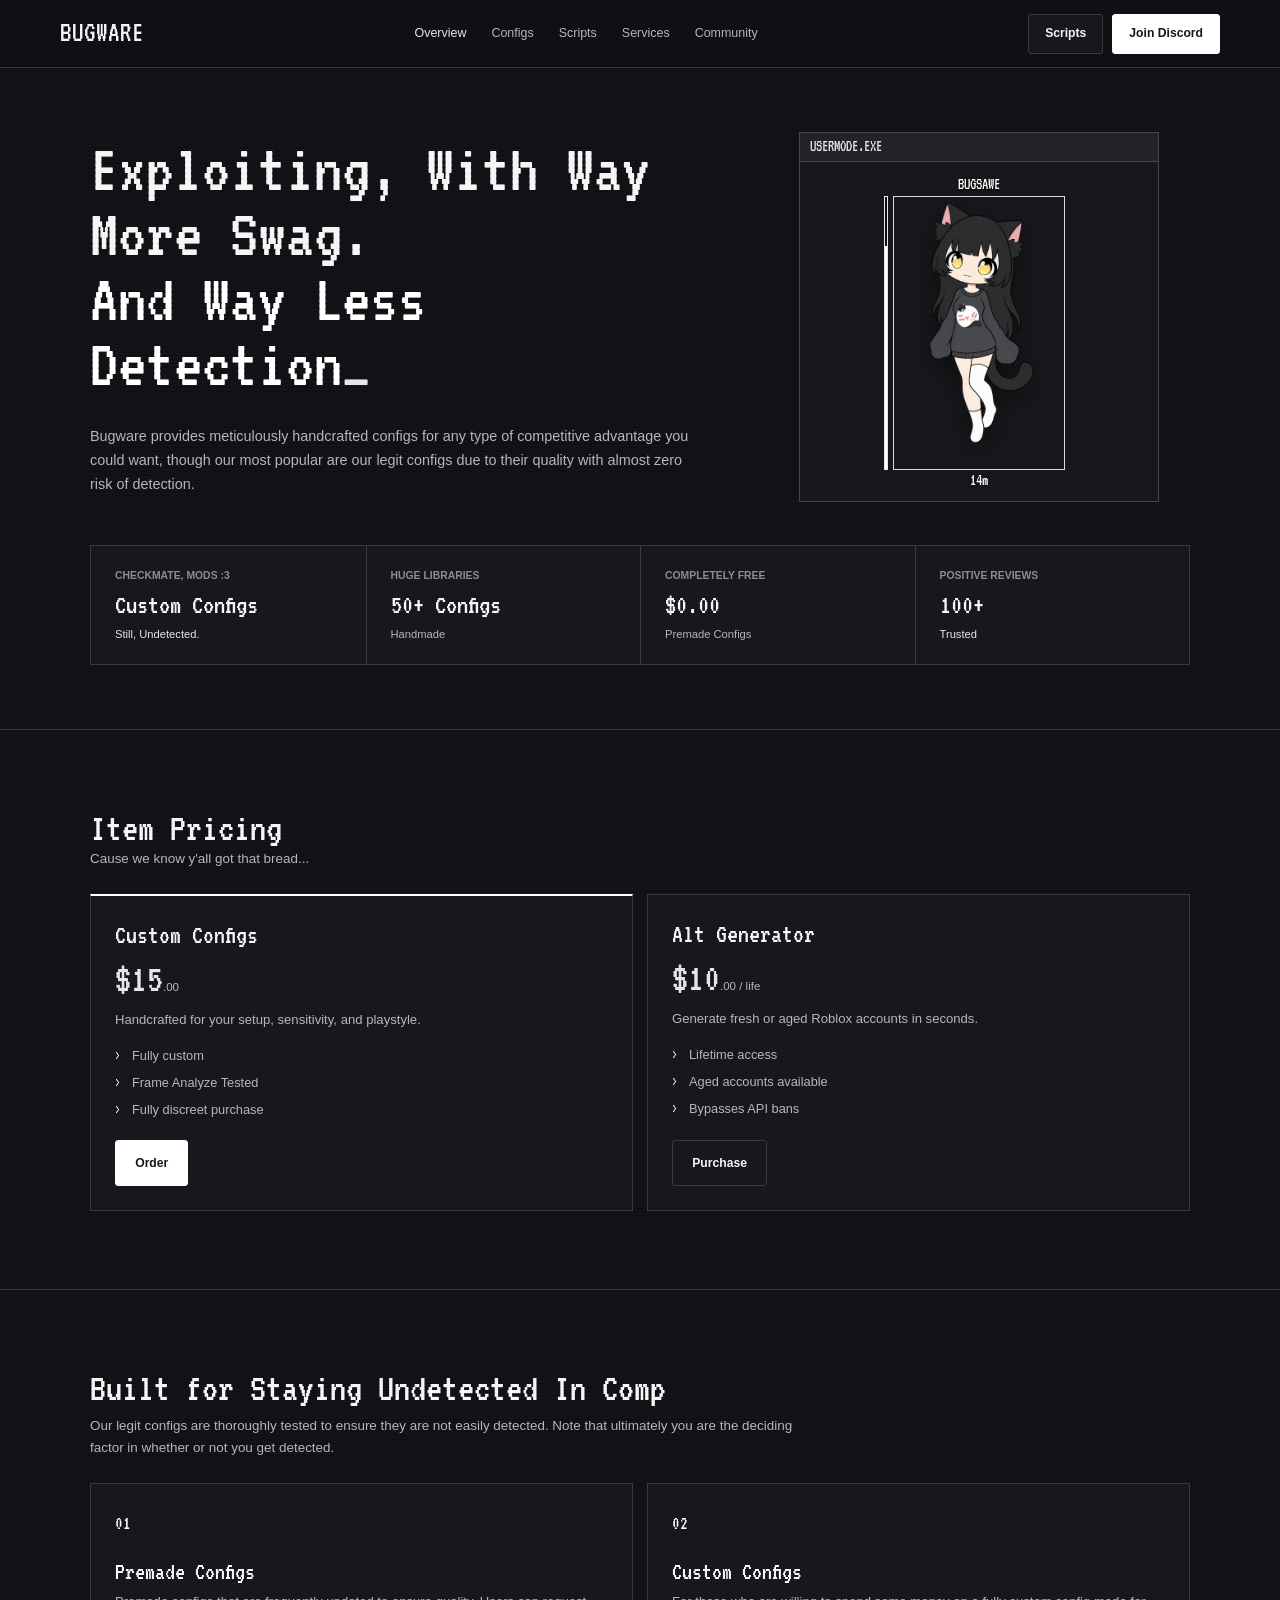
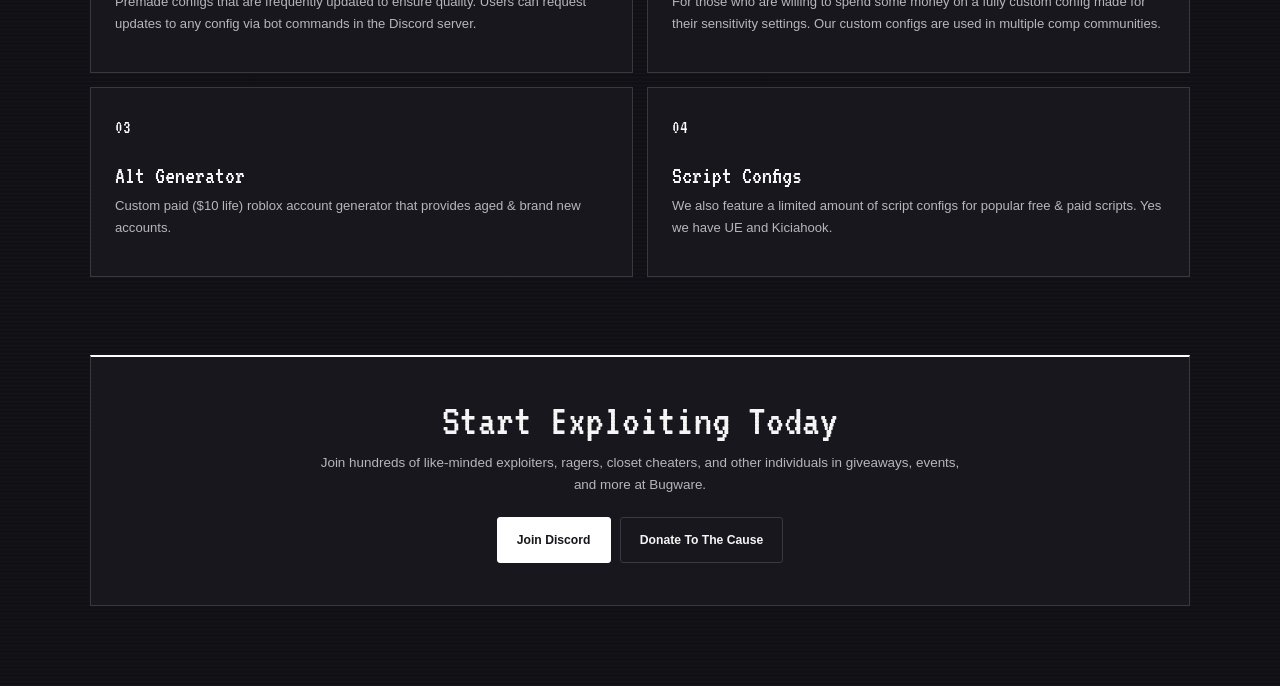
==== commit 4074cb87: "hihihihihii" ====
--- a/index.html
+++ b/index.html
@@ -8,7 +8,7 @@
   <link rel="stylesheet" href="styles.css" />
   <link rel="preconnect" href="https://fonts.googleapis.com" />
   <link rel="preconnect" href="https://fonts.gstatic.com" crossorigin />
-  <link href="https://fonts.googleapis.com/css2?family=Inter:wght@300;400;500;600;700&family=JetBrains+Mono:wght@400;500;600&display=swap" rel="stylesheet" />
+  <link href="https://fonts.googleapis.com/css2?family=VT323&display=swap" rel="stylesheet" />
 </head>
 <body>
 
@@ -35,15 +35,25 @@
     <div class="hero-container">
       <div class="hero-header">
         <h1 class="hero-title">
-          Exploiting, With Way More Swag. <br />
-          <span class="text-gradient">And Way Less Detection.</span>
+          Exploiting, With Way More Swag.<br />
+          <span class="text-gradient">And Way Less Detection</span>
         </h1>
       </div>
       <p class="hero-subtitle">
         Bugware provides meticulously handcrafted configs for any type of competitive advantage you could want, though our most popular are our legit configs due to their quality with almost zero risk of detection.
       </p>
     
-      <img src="bugware.png" class="mascot" alt="Bugware mascot">
+      <div class="hero-visual">
+        <div class="esp-target">
+          <img src="bugware.png" class="mascot" alt="Bugware mascot">
+          <div class="esp-overlay" aria-hidden="true">
+            <div class="esp-name">BUGSAWE</div>
+            <div class="esp-bounds"></div>
+            <div class="esp-health"><span></span></div>
+            <div class="esp-distance">14m</div>
+          </div>
+        </div>
+      </div>
 
       <div class="hero-metrics-grid">
         <div class="metric-item">
--- a/styles.css
+++ b/styles.css
@@ -1,39 +1,23 @@
-/* ==========================================================================
-   BUGWARE DESIGN SYSTEM (21SHARES INSPIRED)
-   ========================================================================== */
-
 :root {
-  /* Colors */
-  --bg-main: #07080a;
-  --bg-surface: #0e1015;
-  --bg-surface-hover: #141720;
-  --bg-table-row: #0a0c10;
-  
-  --border-color: #1a1e27;
-  --border-light: #282f3e;
-  
-  --text-primary: #f2f4f8;
-  --text-secondary: #8c96a8;
-  --text-muted: #535c6e;
-  
-  --accent-cyan: #00f0ff;
-  --accent-emerald: #5cff8d;
-  --accent-red: #ef4444;
-  
-  /* Fonts */
-  --font-sans: 'Inter', -apple-system, BlinkMacSystemFont, sans-serif;
-  --font-mono: 'JetBrains Mono', monospace;
-  
-  /* Transitions */
-  --ease-fast: 0.15s ease;
-  --ease-medium: 0.25s cubic-bezier(0.16, 1, 0.3, 1);
-}
-
-/* Base Reset */
+  color-scheme: dark;
+  --bg: #111015;
+  --panel: #19171e;
+  --panel-raised: #222227;
+  --line: #39393f;
+  --ink: #f5f5f5;
+  --muted: #b6b6bb;
+  --quiet: #8c8c92;
+  --accent: #ffffff;
+  --accent-bright: #e6e6e6;
+  --font-body: Verdana, Geneva, sans-serif;
+  --font-display: 'VT323', 'Courier New', monospace;
+  --ease: 180ms ease-out;
+}
+
 * {
+  box-sizing: border-box;
   margin: 0;
   padding: 0;
-  box-sizing: border-box;
 }
 
 html {
@@ -41,613 +25,713 @@
 }
 
 body {
-  background-color: var(--bg-main);
-  color: var(--text-primary);
-  font-family: var(--font-sans);
-  line-height: 1.5;
+  min-width: 320px;
+  overflow-x: hidden;
+  color: var(--ink);
+  background-color: var(--bg);
+  background-image: repeating-linear-gradient(0deg, rgba(255, 255, 255, 0.018) 0, rgba(255, 255, 255, 0.018) 1px, transparent 1px, transparent 4px);
+  font-family: var(--font-body);
+  font-size: 14px;
+  line-height: 1.65;
   -webkit-font-smoothing: antialiased;
-  overflow-x: hidden;
-}
-
-/* Utility Typography */
-.font-mono {
-  font-family: var(--font-mono);
-}
-
-.trend.positive {
-  color: var(--accent-emerald);
-}
-
-.trend.negative {
-  color: var(--accent-red);
-}
-
-/* ==========================================================================
-   BUTTONS & BADGES
-   ========================================================================== */
-
-.btn-primary {
-  background: var(--text-primary);
-  color: var(--bg-main);
-  border: 1px solid var(--text-primary);
-  padding: 0.625rem 1.25rem;
-  font-size: 0.875rem;
-  font-weight: 600;
-  border-radius: 4px;
-  cursor: pointer;
-  transition: all var(--ease-fast);
-  text-decoration: none;
-}
-
-.btn-primary:hover {
-  background: #ffffff;
-  box-shadow: 0 0 16px rgba(255, 255, 255, 0.2);
-}
-
-.btn-secondary {
-  background: transparent;
-  color: var(--text-primary);
-  border: 1px solid var(--border-light);
-  padding: 0.625rem 1.25rem;
-  font-size: 0.875rem;
-  font-weight: 500;
-  border-radius: 4px;
-  cursor: pointer;
-  transition: all var(--ease-fast);
-}
-
-.btn-secondary:hover {
-  background: var(--bg-surface);
-  border-color: var(--text-secondary);
-}
-
-.btn-ghost {
-  background: transparent;
-  color: var(--text-secondary);
-  border: none;
-  padding: 0.625rem 1rem;
-  font-size: 0.875rem;
-  font-weight: 500;
-  cursor: pointer;
-  transition: color var(--ease-fast);
-}
-
-.btn-ghost:hover {
-  color: var(--text-primary);
-}
-
-.btn-lg {
-  padding: 0.875rem 1.75rem;
-  font-size: 0.95rem;
-}
-
-.pill-badge {
-  display: inline-flex;
-  align-items: center;
-  gap: 0.5rem;
-  background: rgba(255, 255, 255, 0.03);
-  border: 1px solid var(--border-color);
-  padding: 0.35rem 0.85rem;
-  border-radius: 100px;
-  font-size: 0.75rem;
-  font-weight: 500;
-  letter-spacing: 0.05em;
-  text-transform: uppercase;
-  color: var(--text-secondary);
-  margin-bottom: 1.5rem;
-}
-
-.badge-dot {
-  width: 6px;
-  height: 6px;
-  background-color: var(--accent-emerald);
-  border-radius: 50%;
-  box-shadow: 0 0 8px var(--accent-emerald);
-}
-
-/* ==========================================================================
-   NAVIGATION
-   ========================================================================== */
+}
+
+a {
+  color: inherit;
+}
 
 .navbar {
   position: fixed;
+  z-index: 20;
   top: 0;
   left: 0;
   width: 100%;
-  height: 72px;
-  background: rgba(7, 8, 10, 0.85);
-  backdrop-filter: blur(12px);
-  border-bottom: 1px solid var(--border-color);
-  z-index: 1000;
+  height: 68px;
+  border-bottom: 1px solid var(--line);
+  background: rgba(17, 16, 21, 0.97);
 }
 
 .nav-container {
-  max-width: 1300px;
+  display: flex;
+  width: min(1160px, calc(100% - 40px));
   height: 100%;
+  align-items: center;
+  justify-content: space-between;
   margin: 0 auto;
-  padding: 0 2rem;
+}
+
+.brand {
+  display: inline-flex;
+  align-items: center;
+  gap: 10px;
+  color: var(--ink);
+  font-family: var(--font-display);
+  font-size: 1.8rem;
+  line-height: 1;
+  text-decoration: none;
+}
+
+.brand-text {
+  color: inherit;
+}
+
+.nav-menu,
+.nav-actions {
   display: flex;
   align-items: center;
-  justify-content: space-between;
-}
-
-.brand {
-  font-size: 1.125rem;
+}
+
+.nav-menu {
+  gap: 25px;
+}
+
+.nav-link {
+  color: var(--muted);
+  font-size: 0.78rem;
+  text-decoration: none;
+  transition: color var(--ease);
+}
+
+.nav-link:hover,
+.nav-link.active {
+  color: var(--accent-bright);
+}
+
+.nav-actions {
+  gap: 9px;
+}
+
+.btn-primary,
+.btn-secondary {
+  display: inline-flex;
+  min-height: 40px;
+  align-items: center;
+  justify-content: center;
+  padding: 0.55rem 1rem;
+  border: 1px solid var(--line);
+  border-radius: 3px;
+  cursor: pointer;
+  font-family: var(--font-body);
+  font-size: 0.76rem;
   font-weight: 700;
-  letter-spacing: 0.1em;
-  color: var(--text-primary);
   text-decoration: none;
+  transition: transform var(--ease), color var(--ease), background var(--ease), border-color var(--ease);
+}
+
+.btn-primary {
+  border-color: var(--accent);
+  color: #17171b;
+  background: var(--accent);
+}
+
+.btn-primary:hover {
+  transform: translateY(-2px);
+  background: var(--accent-bright);
+}
+
+.btn-secondary {
+  color: var(--ink);
+  background: var(--panel);
+}
+
+.btn-secondary:hover {
+  transform: translateY(-2px);
+  border-color: var(--accent);
+  color: var(--accent-bright);
+}
+
+.btn-lg {
+  min-height: 46px;
+  padding: 0.7rem 1.2rem;
+}
+
+.hero {
+  padding: 132px 0 64px;
+  border-bottom: 1px solid var(--line);
+}
+
+.hero-container,
+.section-container {
+  width: min(1100px, calc(100% - 48px));
+  margin: 0 auto;
+}
+
+.hero-container {
+  display: grid;
+  grid-template-columns: minmax(0, 1.2fr) minmax(280px, 0.8fr);
+  align-items: center;
+  column-gap: 46px;
+  row-gap: 18px;
+}
+
+.hero-header {
+  grid-column: 1;
+  animation: rise-in 500ms both;
+}
+
+.hero-title {
+  max-width: 700px;
+  color: var(--ink);
+  font-family: var(--font-display);
+  font-size: 4.4rem;
+  font-weight: 400;
+  line-height: 0.92;
+}
+
+.text-gradient {
+  color: var(--accent);
+}
+
+.text-gradient::after {
+  color: var(--accent-bright);
+  content: '_';
+  animation: cursor-blink 1.1s steps(1) infinite;
+}
+
+.hero-subtitle {
+  grid-column: 1;
+  max-width: 600px;
+  color: var(--muted);
+  font-size: 0.9rem;
+  animation: rise-in 600ms 80ms both;
+}
+
+.hero-visual {
+  position: relative;
+  grid-column: 2;
+  grid-row: 1 / span 2;
+  display: grid;
+  width: min(100%, 360px);
+  height: 370px;
+  justify-self: center;
+  place-items: center;
+  overflow: hidden;
+  border: 1px solid #45454b;
+  background-color: #18181c;
+  animation: rise-in 650ms 120ms both;
+}
+
+.hero-visual::before {
+  position: absolute;
+  top: 0;
+  left: 0;
+  width: 100%;
+  padding: 5px 10px;
+  border-bottom: 1px solid #45454b;
+  color: var(--accent-bright);
+  background: #222227;
+  content: 'USERMODE.EXE';
+  font-family: var(--font-display);
+  font-size: 1rem;
+  line-height: 1.1;
+}
+
+.esp-target {
+  position: relative;
+  width: min(72%, 210px);
+  margin-top: 22px;
+}
+
+.mascot {
+  display: block;
+  width: 100%;
+  height: auto;
+  filter: drop-shadow(0 8px 12px rgba(0, 0, 0, 0.4));
+  animation: mascot-bob 5s ease-in-out infinite;
+}
+
+.esp-overlay {
+  position: absolute;
+  inset: 8% 9% 5%;
+  pointer-events: none;
+}
+
+.esp-name,
+.esp-distance {
+  position: absolute;
+  width: 100%;
+  color: #fff;
+  font-family: var(--font-display);
+  font-size: 1rem;
+  line-height: 1.1;
+  text-align: center;
+  text-shadow: 0 1px 3px #000;
+}
+
+.esp-name {
+  top: -20px;
+  left: 0;
+}
+
+.esp-distance {
+  bottom: -20px;
+  left: 0;
+}
+
+.esp-bounds {
+  position: absolute;
+  inset: 0;
+  border: 1px solid rgba(255, 255, 255, 0.84);
+}
+
+.esp-health {
+  position: absolute;
+  top: 0;
+  bottom: 0;
+  left: -9px;
+  width: 4px;
+  border: 1px solid rgba(255, 255, 255, 0.9);
+  background: rgba(15, 15, 17, 0.85);
+}
+
+.esp-health span {
+  position: absolute;
+  right: 0;
+  bottom: 0;
+  left: 0;
+  height: 82%;
+  background: #fff;
+}
+
+.hero-metrics-grid {
+  grid-column: 1 / -1;
+  display: grid;
+  grid-template-columns: repeat(4, minmax(0, 1fr));
+  margin-top: 25px;
+  border: 1px solid var(--line);
+  background: var(--panel);
+  animation: rise-in 700ms 180ms both;
+}
+
+.metric-item {
   display: flex;
-  align-items: center;
-  gap: 0.75rem;
-}
-
-.brand-text {
-  color: var(--text-primary);
-}
-
-.brand-symbol {
-  color: var(--accent-cyan);
-}
-
-.nav-menu {
-  display: flex;
-  gap: 2rem;
-}
-
-.nav-link {
-  color: var(--text-secondary);
-  text-decoration: none;
-  font-size: 0.875rem;
-  font-weight: 500;
-  transition: color var(--ease-fast);
-}
-
-.nav-link:hover, .nav-link.active {
-  color: var(--text-primary);
-}
-
-.nav-actions {
-  display: flex;
-  gap: 1rem;
-  align-items: center;
-}
-
-/* ==========================================================================
-   HERO SECTION
-   ========================================================================== */
-
-.hero {
-  padding-top: 160px;
-  padding-bottom: 80px;
-  border-bottom: 1px solid var(--border-color);
-  background: radial-gradient(circle at 50% 0%, rgba(255, 255, 255, 0.03) 0%, transparent 70%);
-}
-
-.hero-container {
-  position: relative;
-  max-width: 1300px;
-  margin: 0 auto;
-  padding: 0 2rem;
-}
-
-.hero-header {
-  display: flex;
-  align-items: flex-start;
-  justify-content: space-between;
-  gap: 0;
-  margin-bottom: 0.35rem;
-}
-
-.hero-title {
-  flex: 1 1 auto;
-  font-size: clamp(2.5rem, 5vw, 4.25rem);
-  font-weight: 600;
+  min-height: 118px;
+  flex-direction: column;
+  justify-content: center;
+  padding: 20px 24px;
+}
+
+.metric-item + .metric-item {
+  border-left: 1px solid var(--line);
+}
+
+.metric-label {
+  margin-bottom: 6px;
+  color: var(--quiet);
+  font-size: 0.65rem;
+  font-weight: 700;
+  text-transform: uppercase;
+}
+
+.metric-value {
+  color: var(--ink);
+  font-family: var(--font-display);
+  font-size: 1.75rem;
   line-height: 1.1;
-  letter-spacing: -0.03em;
-  margin: 0;
-  max-width: 760px;
-  white-space: nowrap;
-  padding-top: 0.15rem;
-}
-
-.text-gradient {
-  color: var(--text-secondary);
-}
-
-.hero-subtitle {
-  font-size: 1.125rem;
-  color: var(--text-secondary);
-  max-width: 640px;
-  margin: 0 0 2.25rem;
-  font-weight: 400;
-}
-
-.hero-cta-group {
-  display: flex;
-  justify-content: flex-end;
-  gap: 1rem;
-  margin-bottom: 4rem;
-}
-
-/* Metrics Strip (21Shares Grid Style) */
-.hero-metrics-grid {
-  display: grid;
-  grid-template-columns: repeat(auto-fit, minmax(220px, 1fr));
-  border: 1px solid var(--border-color);
-  background: var(--bg-surface);
-  border-radius: 6px;
-  overflow: hidden;
-}
-
-.metric-item {
-  padding: 1.5rem;
-  border-right: 1px solid var(--border-color);
-  display: flex;
-  flex-direction: column;
-}
-
-.metric-item:last-child {
-  border-right: none;
-}
-
-.metric-label {
-  font-size: 0.75rem;
-  text-transform: uppercase;
-  letter-spacing: 0.05em;
-  color: var(--text-muted);
-  margin-bottom: 0.5rem;
-}
-
-.metric-value {
-  font-family: var(--font-mono);
-  font-size: 1.75rem;
-  font-weight: 500;
-  color: var(--text-primary);
-  margin-bottom: 0.25rem;
-}
-
-.metric-trend, .metric-sub {
-  font-size: 0.75rem;
-  font-weight: 500;
-}
-
+}
+
+.metric-trend,
 .metric-sub {
-  color: var(--text-secondary);
-}
-
-/* ==========================================================================
-   LIVE TICKER
-   ========================================================================== */
-
-.ticker-wrapper {
-  background: var(--bg-main);
-  border-bottom: 1px solid var(--border-color);
-  overflow: hidden;
-  white-space: nowrap;
-  padding: 0.75rem 0;
-  scrollbar-width: none;
-}
-
-.ticker-wrapper::-webkit-scrollbar {
-  display: none;
-}
-
-.ticker-track {
-  display: flex;
-  justify-content: center;
-  gap: 3rem;
-  padding-right: 4rem;
-  animation: none;
-}
-
-.ticker-item {
-  font-family: var(--font-mono);
-  font-size: 0.8rem;
-  display: flex;
-  gap: 0.75rem;
-  padding-left: 1.25rem;
-}
-
-.ticker-item + .ticker-item {
-  margin-left: 1.5rem;
-}
-
-.item-name {
-  color: var(--text-secondary);
-}
-
-.item-price {
-  color: var(--text-primary);
-}
-
-
-/* ==========================================================================
-   MARKET TABLE SECTION
-   ========================================================================== */
+  margin-top: 4px;
+  color: var(--muted);
+  font-size: 0.7rem;
+}
+
+.metric-trend.positive {
+  color: var(--accent-bright);
+}
+
+.market-section,
+.features-section {
+  padding: 78px 0;
+}
 
 .market-section {
-  padding: 100px 0;
-  border-bottom: 1px solid var(--border-color);
-}
-
-.section-container {
-  max-width: 1300px;
-  margin: 0 auto;
-  padding: 0 2rem;
+  border-bottom: 1px solid var(--line);
 }
 
 .section-header {
   display: flex;
+  align-items: flex-end;
   justify-content: space-between;
-  align-items: flex-end;
-  margin-bottom: 2rem;
+  margin-bottom: 24px;
 }
 
 .section-header--stack {
+  align-items: flex-start;
   flex-direction: column;
-  align-items: flex-start;
-  gap: 0.75rem;
+  gap: 7px;
 }
 
 .section-title {
-  font-size: 2rem;
-  font-weight: 600;
-  letter-spacing: -0.02em;
-  margin-bottom: 0.5rem;
+  color: var(--ink);
+  font-family: var(--font-display);
+  font-size: 2.5rem;
+  font-weight: 400;
+  line-height: 1;
 }
 
 .section-title--nowrap {
-  white-space: nowrap;
+  white-space: normal;
 }
 
 .section-desc {
-  color: var(--text-secondary);
-  font-size: 0.95rem;
-}
-
-.tab-filters {
-  display: flex;
-  background: var(--bg-surface);
-  padding: 3px;
-  border: 1px solid var(--border-color);
-  border-radius: 6px;
-}
-
-.tab-btn {
-  background: transparent;
-  border: none;
-  color: var(--text-secondary);
-  padding: 0.5rem 1rem;
-  font-size: 0.8rem;
-  font-weight: 500;
-  cursor: pointer;
-  border-radius: 4px;
-  transition: all var(--ease-fast);
-}
-
-.tab-btn.active {
-  background: var(--border-light);
-  color: var(--text-primary);
-}
-
-.table-controls {
-  display: flex;
-  justify-content: space-between;
-  align-items: center;
-  margin-bottom: 1rem;
-}
-
-#market-search {
-  background: var(--bg-surface);
-  border: 1px solid var(--border-color);
-  color: var(--text-primary);
-  padding: 0.625rem 1rem;
-  border-radius: 4px;
-  width: 320px;
-  font-size: 0.85rem;
-  outline: none;
-  transition: border-color var(--ease-fast);
-}
-
-#market-search:focus {
-  border-color: var(--border-light);
-}
-
-.status-indicator {
-  font-size: 0.75rem;
-  color: var(--text-muted);
-  display: flex;
-  align-items: center;
-  gap: 0.4rem;
-}
-
-.status-indicator .dot {
-  width: 6px;
-  height: 6px;
-  background: var(--accent-emerald);
-  border-radius: 50%;
-}
-
-.scripts-section-title {
-  font-size: 1.1rem;
-  font-weight: 600;
-  margin-bottom: 1rem;
-  color: var(--text-secondary);
+  max-width: 720px;
+  color: var(--muted);
+  font-size: 0.84rem;
 }
 
 .pricing-card-grid {
   display: grid;
-  grid-template-columns: repeat(auto-fit, minmax(240px, 1fr));
-  gap: 1.25rem;
+  grid-template-columns: repeat(auto-fit, minmax(245px, 1fr));
+  gap: 14px;
+}
+
+.pricing-card,
+.bento-card {
+  border: 1px solid var(--line);
+  background: var(--panel);
 }
 
 .pricing-card {
-  background: var(--bg-surface);
-  border: 1px solid var(--border-color);
-  border-radius: 4gpx;
-  padding: 1.75rem 1.5rem;
   display: flex;
+  min-height: 310px;
   flex-direction: column;
-  min-height: 100%;
+  padding: 24px;
+  transition: transform var(--ease), border-color var(--ease), background var(--ease);
+}
+
+.pricing-card:hover,
+.bento-card:hover {
+  transform: translateY(-3px);
+  border-color: var(--accent);
+  background: var(--panel-raised);
 }
 
 .pricing-card--featured {
-  background: linear-gradient(180deg, rgba(255,255,255,0.04), rgba(255,255,255,0.02));
-  border-color: rgba(255,255,255,0.12);
+  border-top: 2px solid var(--accent);
 }
 
 .pricing-card h3 {
-  font-size: 1.3rem;
-  font-weight: 600;
-  margin-bottom: 0.75rem;
+  margin-bottom: 9px;
+  font-family: var(--font-display);
+  font-size: 1.7rem;
+  font-weight: 400;
+  line-height: 1.1;
 }
 
 .pricing-price {
-  font-family: var(--font-mono);
-  font-size: 2rem;
-  font-weight: 700;
-  line-height: 1.1;
-  margin-bottom: 0.75rem;
-  color: var(--text-primary);
+  margin-bottom: 10px;
+  color: var(--accent-bright);
+  font-family: var(--font-display);
+  font-size: 2.5rem;
+  line-height: 1;
 }
 
 .pricing-price span {
-  font-size: 1rem;
-  color: var(--text-secondary);
+  color: var(--muted);
+  font-family: var(--font-body);
+  font-size: 0.72rem;
 }
 
 .pricing-card p {
-  color: var(--text-secondary);
-  line-height: 1.7;
-  margin-bottom: 1rem;
+  margin-bottom: 14px;
+  color: var(--muted);
+  font-size: 0.82rem;
 }
 
 .pricing-card ul {
+  display: grid;
+  gap: 6px;
+  margin: 0 0 20px;
+  color: var(--muted);
   list-style: none;
-  margin: 0 0 1.5rem;
-  padding: 0;
-  display: grid;
-  gap: 0.5rem;
-  color: var(--text-secondary);
 }
 
 .pricing-card li {
   position: relative;
-  padding-left: 1rem;
+  padding-left: 17px;
+  font-size: 0.8rem;
 }
 
 .pricing-card li::before {
-  content: "•";
   position: absolute;
   left: 0;
-  color: #ffffff;
+  color: var(--accent);
+  content: '>';
+  font-family: var(--font-display);
 }
 
 .pricing-button {
+  width: fit-content;
   margin-top: auto;
-  display: inline-flex;
-  justify-content: center;
-  align-items: center;
-  text-decoration: none;
-  width: fit-content;
-}
-
-.script-loader {
-  margin-top: auto;
+}
+
+.pricing-card button.pricing-button {
   width: 100%;
 }
 
-.mascot {
-  position: absolute;
-  bottom: 90px;
-  right: -30px;
-  display: block;
-  width: 300px;
-  height: auto;
-  pointer-events: none;
-}
-
-.features-section {
-  padding: 100px 0;
-  border-bottom: 1px solid var(--border-color);
+.scripts-page {
+  min-height: 100vh;
+  padding-top: 120px;
+}
+
+.scripts-section-title {
+  margin: 30px 0 13px;
+  color: var(--accent-bright);
+  font-family: var(--font-display);
+  font-size: 1.5rem;
+  font-weight: 400;
 }
 
 .bento-grid {
   display: grid;
-  grid-template-columns: repeat(2, 1fr);
-  gap: 1px;
-  background: var(--border-color);
-  border: 1px solid var(--border-color);
-  border-radius: 6px;
-  overflow: hidden;
+  grid-template-columns: repeat(2, minmax(0, 1fr));
+  gap: 14px;
 }
 
 .bento-card {
-  background: var(--bg-surface);
-  padding: 3rem 2.5rem;
-  transition: background var(--ease-fast);
-}
-
-.bento-card:hover {
-  background: var(--bg-surface-hover);
+  min-height: 190px;
+  padding: 24px;
+  transition: transform var(--ease), border-color var(--ease), background var(--ease);
 }
 
 .card-num {
-  font-family: var(--font-mono);
-  font-size: 0.8rem;
-  color: var(--text-muted);
-  margin-bottom: 1.5rem;
+  margin-bottom: 18px;
+  color: var(--accent);
+  font-family: var(--font-display);
+  font-size: 1.2rem;
 }
 
 .card-title {
-  font-size: 1.25rem;
-  font-weight: 600;
-  margin-bottom: 0.75rem;
+  margin-bottom: 6px;
+  font-family: var(--font-display);
+  font-size: 1.55rem;
+  font-weight: 400;
+  line-height: 1.1;
 }
 
 .card-desc {
-  color: var(--text-secondary);
-  font-size: 0.9rem;
-  line-height: 1.6;
-}
-
-/* ==========================================================================
-   CTA BANNER
-   ========================================================================== */
+  color: var(--muted);
+  font-size: 0.82rem;
+}
 
 .cta-section {
-  padding: 100px 0;
+  padding: 0 24px 80px;
+}
+
+.cta-container {
+  width: min(1100px, 100%);
+  margin: 0 auto;
+  padding: 42px 28px;
+  border: 1px solid var(--line);
+  border-top: 2px solid var(--accent);
+  background: var(--panel);
   text-align: center;
-  border-bottom: 1px solid var(--border-color);
-}
-
-.cta-container {
-  max-width: 800px;
-  margin: 0 auto;
-  padding: 0 2rem;
 }
 
 .cta-container h2 {
-  font-size: 2.25rem;
-  font-weight: 600;
-  margin-bottom: 1rem;
+  margin-bottom: 8px;
+  font-family: var(--font-display);
+  font-size: 2.8rem;
+  font-weight: 400;
+  line-height: 1;
 }
 
 .cta-container p {
-  color: var(--text-secondary);
-  margin-bottom: 2rem;
+  max-width: 640px;
+  margin: 0 auto 20px;
+  color: var(--muted);
+  font-size: 0.84rem;
 }
 
 .cta-buttons {
   display: flex;
+  flex-wrap: wrap;
   justify-content: center;
-  gap: 1rem;
-}
-
-/* Responsive Breakpoints */
+  gap: 9px;
+}
+
+@keyframes rise-in {
+  from {
+    transform: translateY(10px);
+    opacity: 0;
+  }
+  to {
+    transform: translateY(0);
+    opacity: 1;
+  }
+}
+
+@keyframes mascot-bob {
+  0%, 100% {
+    transform: translateY(0);
+  }
+  50% {
+    transform: translateY(-6px);
+  }
+}
+
+@keyframes cursor-blink {
+  50% {
+    opacity: 0;
+  }
+}
+
 @media (max-width: 900px) {
-  .nav-menu { display: none; }
-  .bento-grid { grid-template-columns: 1fr; }
-  .section-header { flex-direction: column; align-items: flex-start; gap: 1rem; }
+  .nav-menu {
+    gap: 14px;
+  }
+
+  .nav-actions .btn-secondary {
+    display: none;
+  }
+
+  .hero-container {
+    grid-template-columns: minmax(0, 1fr) minmax(220px, 0.72fr);
+    column-gap: 24px;
+  }
+
+  .hero-title {
+    font-size: 3.7rem;
+  }
+
+  .hero-visual {
+    width: min(100%, 360px);
+    height: 370px;
+  }
+
+  .hero-metrics-grid {
+    grid-template-columns: repeat(2, minmax(0, 1fr));
+  }
+
+  .metric-item:nth-child(3) {
+    border-top: 1px solid var(--line);
+    border-left: 0;
+  }
+
+  .metric-item:nth-child(4) {
+    border-top: 1px solid var(--line);
+  }
+}
+
+@media (max-width: 700px) {
+  .navbar {
+    height: 60px;
+  }
+
+  .nav-container {
+    width: calc(100% - 28px);
+  }
+
+  .nav-menu {
+    gap: 12px;
+  }
+
+  .nav-menu a:not([href="scripts.html"]) {
+    display: none;
+  }
+
+  .nav-actions .btn-primary {
+    min-height: 36px;
+    padding: 0.45rem 0.7rem;
+    font-size: 0.68rem;
+  }
+
+  .hero {
+    padding: 104px 0 42px;
+  }
+
+  .hero-container,
+  .section-container {
+    width: calc(100% - 32px);
+  }
+
+  .hero-container {
+    grid-template-columns: 1fr;
+    row-gap: 15px;
+  }
+
+  .hero-header,
+  .hero-subtitle,
+  .hero-visual,
+  .hero-metrics-grid {
+    grid-column: 1;
+    grid-row: auto;
+  }
+
+  .hero-title {
+    font-size: 3.35rem;
+  }
+
+  .hero-subtitle {
+    font-size: 0.82rem;
+  }
+
+  .hero-visual {
+    height: 360px;
+    margin-top: 4px;
+  }
+
+  .esp-target {
+    width: min(68%, 205px);
+  }
+
+  .hero-metrics-grid {
+    margin-top: 7px;
+  }
+
+  .metric-item {
+    min-height: 100px;
+    padding: 14px;
+  }
+
+  .metric-value {
+    font-size: 1.5rem;
+  }
+
+  .market-section,
+  .features-section {
+    padding: 56px 0;
+  }
+
+  .section-title {
+    font-size: 2.15rem;
+  }
+
+  .pricing-card-grid,
+  .bento-grid {
+    grid-template-columns: 1fr;
+  }
+
+  .pricing-card {
+    min-height: 280px;
+  }
+
+  .bento-card {
+    min-height: 0;
+  }
+
+  .cta-section {
+    padding: 0 16px 56px;
+  }
+
+  .cta-container {
+    padding: 34px 18px;
+  }
+
+  .cta-container h2 {
+    font-size: 2.25rem;
+  }
+}
+
+@media (prefers-reduced-motion: reduce) {
+  *,
+  *::before,
+  *::after {
+    scroll-behavior: auto !important;
+    animation-duration: 0.01ms !important;
+    animation-iteration-count: 1 !important;
+    transition-duration: 0.01ms !important;
+  }
 }
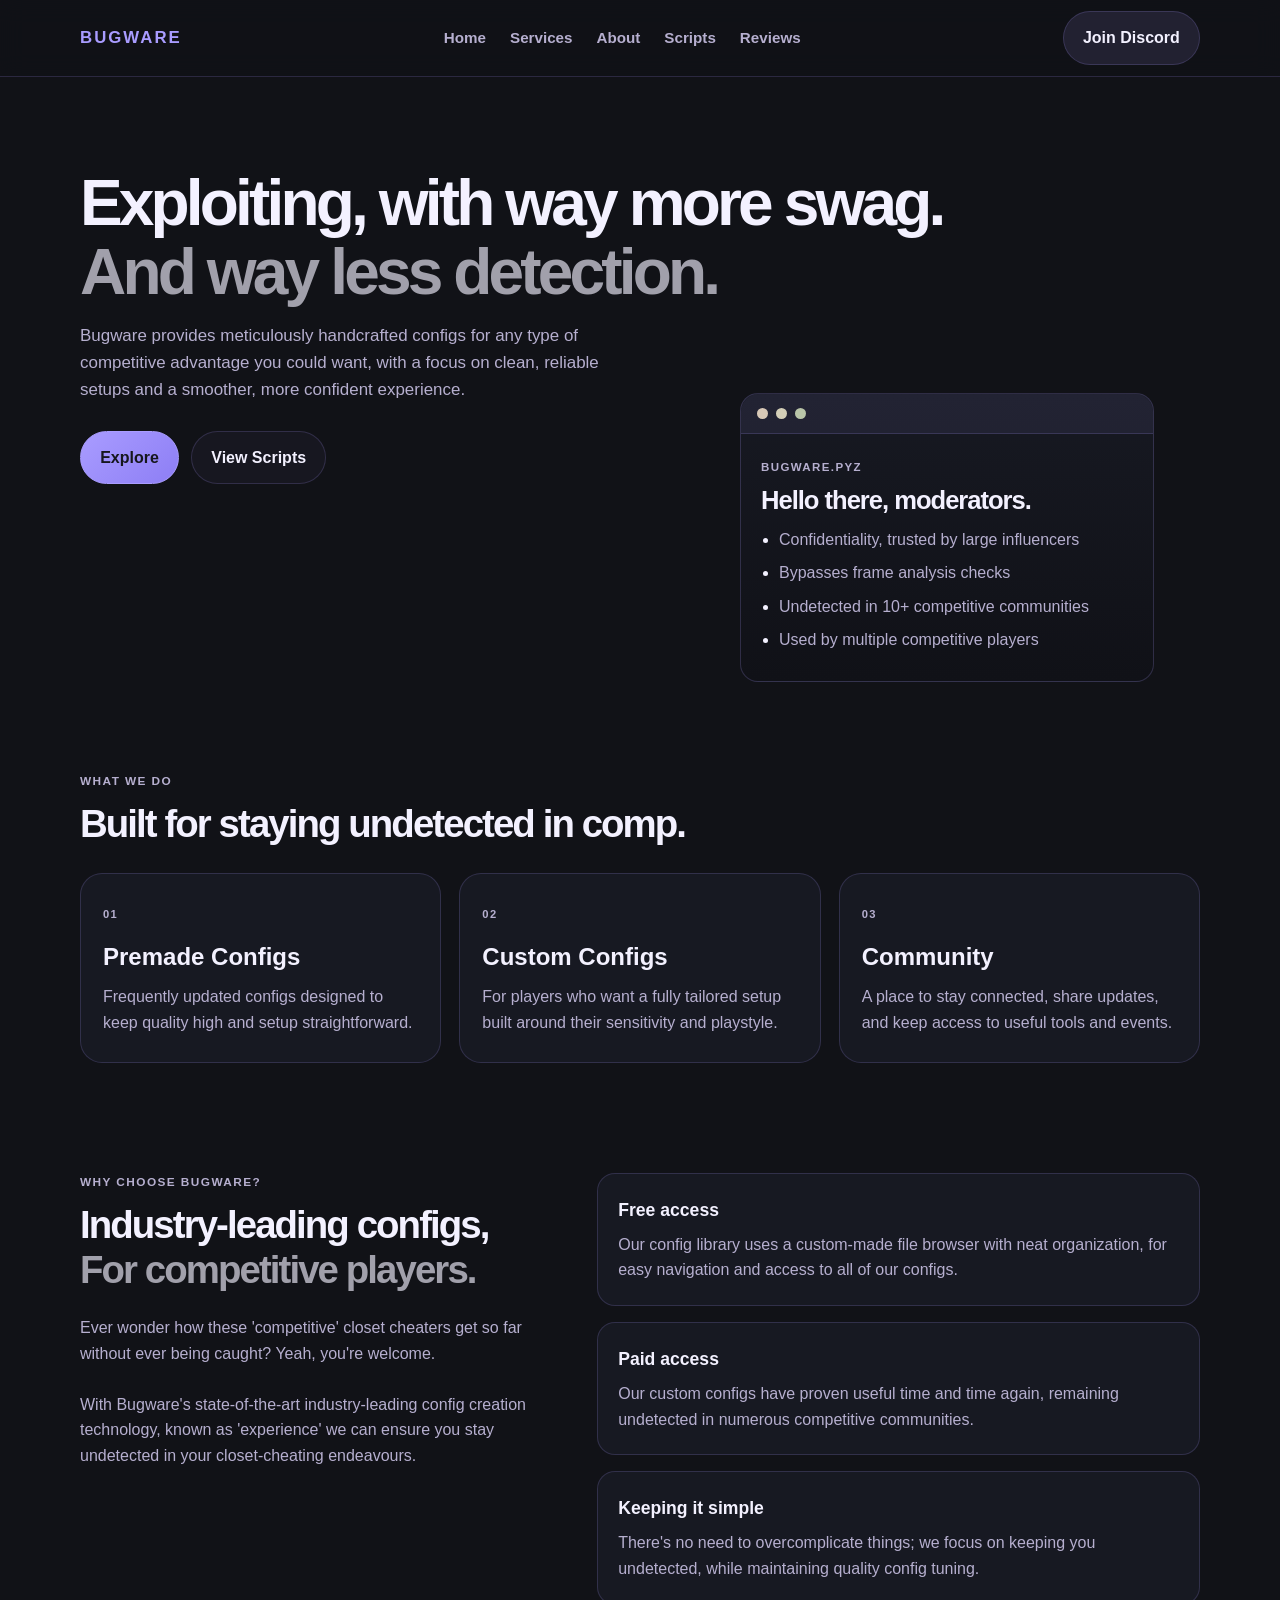
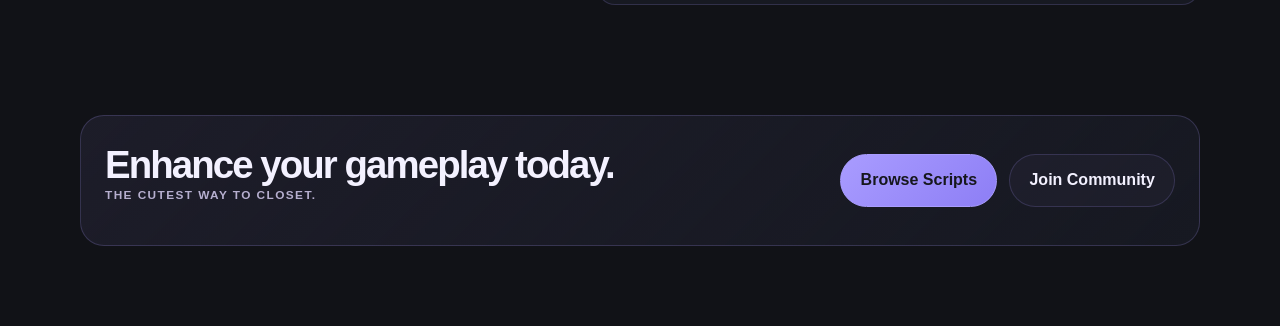
==== commit 93f21c7c: "hiihihi" ====
--- a/index.html
+++ b/index.html
@@ -1,164 +1,143 @@
 <!DOCTYPE html>
 <html lang="en">
-<head>
-  <meta charset="UTF-8" />
-  <meta name="viewport" content="width=device-width, initial-scale=1.0" />
-  <title>Bugware | Roblox Exploit Configs & Community</title>
-  <link rel="icon" href="assets/icon.png" type="image/png" />
-  <link rel="stylesheet" href="styles.css" />
-  <link rel="preconnect" href="https://fonts.googleapis.com" />
-  <link rel="preconnect" href="https://fonts.gstatic.com" crossorigin />
-  <link href="https://fonts.googleapis.com/css2?family=VT323&display=swap" rel="stylesheet" />
-</head>
-<body>
+  <head>
+    <meta charset="UTF-8" />
+    <meta name="viewport" content="width=device-width, initial-scale=1.0" />
+    <title>Bugware</title>
+    <meta
+      name="description"
+      content="Bugware offers simple scripts, polished configs, and a straightforward community hub."
+    />
+    <link rel="icon" href="assets/icon.png" type="image/png" />
+    <link rel="stylesheet" href="styles.css" />
+  </head>
+  <body>
+    <header class="topbar">
+      <div class="container nav">
+        <a class="brand" href="#top" aria-label="Bugware home">
+          <span>Bugware</span>
+        </a>
 
-  <nav class="navbar">
-    <div class="nav-container">
-      <a href="#top" class="brand">
-        <span class="brand-text">BUGWARE</span>
-      </a>
-      <div class="nav-menu">
-        <a href="#top" class="nav-link active">Overview</a>
-        <a href="#market" class="nav-link">Configs</a>
-        <a href="scripts.html" class="nav-link">Scripts</a>
-        <a href="#institutional" class="nav-link">Services</a>
-        <a href="#community" class="nav-link">Community</a>
+        <nav class="menu" aria-label="Main navigation">
+          <a href="#top">Home</a>
+          <a href="#services">Services</a>
+          <a href="#about">About</a>
+          <a href="scripts.html">Scripts</a>
+          <a href="reviews.html">Reviews</a>
+        </nav>
+
+        <a class="button button-dark" href="https://discord.gg/WyMDtxhFyD">Join Discord</a>
       </div>
-      <div class="nav-actions">
-        <a class="btn-secondary" href="scripts.html">Scripts</a>
-        <a class="btn-primary" href="https://discord.gg/WyMDtxhFyD">Join Discord</a>
-      </div>
-    </div>
-  </nav>
+    </header>
 
-  <header class="hero" id="top">
-    <div class="hero-container">
-      <div class="hero-header">
-        <h1 class="hero-title">
-          Exploiting, With Way More Swag.<br />
-          <span class="text-gradient">And Way Less Detection</span>
-        </h1>
-      </div>
-      <p class="hero-subtitle">
-        Bugware provides meticulously handcrafted configs for any type of competitive advantage you could want, though our most popular are our legit configs due to their quality with almost zero risk of detection.
-      </p>
-    
-      <div class="hero-visual">
-        <div class="esp-target">
-          <img src="bugware.png" class="mascot" alt="Bugware mascot">
-          <div class="esp-overlay" aria-hidden="true">
-            <div class="esp-name">BUGSAWE</div>
-            <div class="esp-bounds"></div>
-            <div class="esp-health"><span></span></div>
-            <div class="esp-distance">14m</div>
+    <main id="top">
+      <section class="hero container">
+        <div class="hero-copy">
+          <h1>
+            <span class="headline-main">Exploiting, with way more swag.</span>
+            <span class="headline-sub">And way less detection.</span>
+          </h1>
+          <p class="lead">
+            Bugware provides meticulously handcrafted configs for any type of competitive
+            advantage you could want, with a focus on clean, reliable setups and a smoother,
+            more confident experience.
+          </p>
+
+          <div class="hero-actions">
+            <a class="button" href="#services">Explore</a>
+            <a class="button button-ghost" href="scripts.html">View Scripts</a>
           </div>
         </div>
-      </div>
 
-      <div class="hero-metrics-grid">
-        <div class="metric-item">
-          <span class="metric-label">Checkmate, mods :3</span>
-          <span class="metric-value">Custom Configs</span>
-          <span class="metric-trend positive">Still, Undetected.</span>
+        <div class="hero-panel" aria-label="Overview card">
+          <div class="panel-window">
+            <div class="window-bar">
+              <span></span>
+              <span></span>
+              <span></span>
+            </div>
+            <div class="window-body">
+              <p class="mini-label">Bugware.pyz</p>
+              <h3>Hello there, moderators.</h3>
+              <ul class="summary-list">
+                <li>Confidentiality, trusted by large influencers</li>
+                <li>Bypasses frame analysis checks</li>
+                <li>Undetected in 10+ competitive communities</li>
+                <li>Used by multiple competitive players</li>
+              </ul>
+            </div>
+          </div>
         </div>
-        <div class="metric-item">
-          <span class="metric-label">Huge Libraries</span>
-          <span class="metric-value">50+ Configs</span>
-          <span class="metric-sub">Handmade</span>
+      </section>
+
+      <section id="services" class="services container">
+        <div class="section-heading">
+          <p class="eyebrow">What we do</p>
+          <h2><span class="section-main">Built for staying undetected in comp.</span></h2>
         </div>
-        <div class="metric-item">
-          <span class="metric-label">Completely Free</span>
-          <span class="metric-value">$0.00</span>
-          <span class="metric-sub">Premade Configs</span>
+
+        <div class="card-grid">
+          <article class="info-card">
+            <span class="card-tag">01</span>
+            <h3>Premade Configs</h3>
+            <p>Frequently updated configs designed to keep quality high and setup straightforward.</p>
+          </article>
+
+          <article class="info-card">
+            <span class="card-tag">02</span>
+            <h3>Custom Configs</h3>
+            <p>For players who want a fully tailored setup built around their sensitivity and playstyle.</p>
+          </article>
+
+          <article class="info-card">
+            <span class="card-tag">03</span>
+            <h3>Community</h3>
+            <p>A place to stay connected, share updates, and keep access to useful tools and events.</p>
+          </article>
         </div>
-        <div class="metric-item">
-          <span class="metric-label">Positive Reviews</span>
-          <span class="metric-value">100+</span>
-          <span class="metric-trend positive">Trusted</span>
+      </section>
+
+      <section id="about" class="about container">
+        <div class="about-copy">
+          <p class="eyebrow">Why Choose Bugware?</p>
+          <h2>
+            <span class="section-main">Industry-leading configs,</span>
+            <span class="section-sub">For competitive players.</span>
+          </h2>
+          <p class="about-description">Ever wonder how these 'competitive' closet cheaters get so far without ever being caught? Yeah, you're welcome.<br /><br />With Bugware's state-of-the-art industry-leading config creation technology, known as 'experience' we can ensure you stay undetected in your closet-cheating endeavours.
+          </p>
         </div>
-      </div>
-    </div>
-  </header>
-  <section class="market-section" id="market">
-    <div class="section-container">
-      <div class="section-header">
-        <div>
-          <h2 class="section-title">Item Pricing</h2>
-          <p class="section-desc">Cause we know y'all got that bread...</p>
+
+        <div class="feature-stack">
+          <div class="feature-item">
+            <strong>Free access</strong>
+            <p>Our config library uses a custom-made file browser with neat organization, for easy navigation and access to all of our configs.</p>
+          </div>
+          <div class="feature-item">
+            <strong>Paid access</strong>
+            <p>Our custom configs have proven useful time and time again, remaining undetected in numerous competitive communities.</p>
+          </div>
+          <div class="feature-item">
+            <strong>Keeping it simple</strong>
+            <p>There's no need to overcomplicate things; we focus on keeping you undetected, while maintaining quality config tuning.</p>
+          </div>
         </div>
-      </div>
+      </section>
 
-      <div class="pricing-card-grid">
-        <article class="pricing-card pricing-card--featured">
-          <h3>Custom Configs</h3>
-          <div class="pricing-price">$15<span>.00</span></div>
-          <p>Handcrafted for your setup, sensitivity, and playstyle.</p>
-          <ul>
-            <li>Fully custom</li>
-            <li>Frame Analyze Tested</li>
-            <li>Fully discreet purchase</li>
-          </ul>
-          <a href="https://discord.gg/WyMDtxhFyD" class="btn-primary btn-lg pricing-button">Order</a>
-        </article>
+      <section class="cta container">
+        <div class="cta-box">
+          <div>
+            <h2>Enhance your gameplay today.</h2>
+            <p class="eyebrow">The cutest way to closet.</p>
+          </div>
+          <div class="cta-actions">
+            <a class="button" href="scripts.html">Browse Scripts</a>
+            <a class="button button-ghost" href="https://discord.gg/WyMDtxhFyD">Join Community</a>
+          </div>
+        </div>
+      </section>
+    </main>
 
-        <article class="pricing-card">
-          <h3>Alt Generator</h3>
-          <div class="pricing-price">$10<span>.00 / life</span></div>
-          <p>Generate fresh or aged Roblox accounts in seconds.</p>
-          <ul>
-            <li>Lifetime access</li>
-            <li>Aged accounts available</li>
-            <li>Bypasses API bans</li>
-          </ul>
-          <a href="https://discord.gg/WyMDtxhFyD" class="btn-secondary btn-lg pricing-button">Purchase</a>
-        </article>
-      </div>
-    </div>
-  </section>
-
-  <section class="features-section" id="institutional">
-    <div class="section-container">
-      <div class="section-header section-header--stack">
-        <h2 class="section-title section-title--nowrap">Built for Staying Undetected In Comp</h2>
-        <p class="section-desc">Our legit configs are thoroughly tested to ensure they are not easily detected. Note that ultimately you are the deciding factor in whether or not you get detected.</p>
-      </div>
-
-      <div class="bento-grid">
-        <div class="bento-card">
-          <div class="card-num">01</div>
-          <h3 class="card-title">Premade Configs</h3>
-          <p class="card-desc">Premade configs that are frequently updated to ensure quality. Users can request updates to any config via bot commands in the Discord server.</p>
-        </div>
-        <div class="bento-card">
-          <div class="card-num">02</div>
-          <h3 class="card-title">Custom Configs</h3>
-          <p class="card-desc">For those who are willing to spend some money on a fully custom config made for their sensitivity settings. Our custom configs are used in multiple comp communities.</p>
-        </div>
-        <div class="bento-card">
-          <div class="card-num">03</div>
-          <h3 class="card-title">Alt Generator</h3>
-          <p class="card-desc">Custom paid ($10 life) roblox account generator that provides aged & brand new accounts.</p>
-        </div>
-        <div class="bento-card">
-          <div class="card-num">04</div>
-          <h3 class="card-title">Script Configs</h3>
-          <p class="card-desc">We also feature a limited amount of script configs for popular free & paid scripts. Yes we have UE and Kiciahook.</p>
-        </div>
-      </div>
-    </div>
-  </section>
-
-  <section class="cta-section" id="community">
-    <div class="cta-container">
-      <h2>Start Exploiting Today</h2>
-      <p>Join hundreds of like-minded exploiters, ragers, closet cheaters, and other individuals in giveaways, events, and more at Bugware.</p>
-      <div class="cta-buttons">
-        <a class="btn-primary btn-lg" href="https://discord.gg/WyMDtxhFyD">Join Discord</a>
-        <a class="btn-secondary btn-lg" href="https://paypal.me/bugsawe">Donate To The Cause</a>
-      </div>
-    </div>
-  </section>
-
-  <script src="app.js"></script>
-</body>
-</html>+    <script src="app.js"></script>
+  </body>
+</html>
--- a/styles.css
+++ b/styles.css
@@ -1,23 +1,19 @@
 :root {
-  color-scheme: dark;
-  --bg: #111015;
-  --panel: #19171e;
-  --panel-raised: #222227;
-  --line: #39393f;
-  --ink: #f5f5f5;
-  --muted: #b6b6bb;
-  --quiet: #8c8c92;
-  --accent: #ffffff;
-  --accent-bright: #e6e6e6;
-  --font-body: Verdana, Geneva, sans-serif;
-  --font-display: 'VT323', 'Courier New', monospace;
-  --ease: 180ms ease-out;
+  --bg: #111217;
+  --panel: #171922;
+  --panel-soft: #1d212c;
+  --line: rgba(164, 149, 255, 0.18);
+  --text: #f3f1ff;
+  --muted: #b6afcf;
+  --accent: #a99cff;
+  --accent-strong: #8d7ef5;
+  --accent-soft: rgba(169, 156, 255, 0.14);
+  --shadow: rgba(8, 10, 18, 0.5);
+  --radius: 18px;
 }
 
 * {
   box-sizing: border-box;
-  margin: 0;
-  padding: 0;
 }
 
 html {
@@ -25,713 +21,660 @@
 }
 
 body {
+  margin: 0;
   min-width: 320px;
-  overflow-x: hidden;
-  color: var(--ink);
-  background-color: var(--bg);
-  background-image: repeating-linear-gradient(0deg, rgba(255, 255, 255, 0.018) 0, rgba(255, 255, 255, 0.018) 1px, transparent 1px, transparent 4px);
-  font-family: var(--font-body);
-  font-size: 14px;
-  line-height: 1.65;
-  -webkit-font-smoothing: antialiased;
+  background: var(--bg);
+  color: var(--text);
+  font-family: Arial, Helvetica, sans-serif;
+  line-height: 1.6;
 }
 
 a {
   color: inherit;
-}
-
-.navbar {
-  position: fixed;
+  text-decoration: none;
+}
+
+img {
+  max-width: 100%;
+  display: block;
+}
+
+button {
+  font: inherit;
+}
+
+.container {
+  width: min(1120px, calc(100% - 32px));
+  margin: 0 auto;
+}
+
+.topbar {
+  position: sticky;
+  top: 0;
   z-index: 20;
-  top: 0;
-  left: 0;
-  width: 100%;
-  height: 68px;
+  background: rgba(17, 18, 23, 0.82);
+  backdrop-filter: blur(12px);
   border-bottom: 1px solid var(--line);
-  background: rgba(17, 16, 21, 0.97);
-}
-
-.nav-container {
-  display: flex;
-  width: min(1160px, calc(100% - 40px));
-  height: 100%;
+}
+
+.nav {
+  display: flex;
   align-items: center;
   justify-content: space-between;
-  margin: 0 auto;
+  min-height: 76px;
 }
 
 .brand {
   display: inline-flex;
   align-items: center;
-  gap: 10px;
-  color: var(--ink);
-  font-family: var(--font-display);
-  font-size: 1.8rem;
-  line-height: 1;
-  text-decoration: none;
-}
-
-.brand-text {
-  color: inherit;
-}
-
-.nav-menu,
-.nav-actions {
+  font-size: 1.05rem;
+  font-weight: 700;
+  letter-spacing: 0.12em;
+  text-transform: uppercase;
+  color: var(--accent);
+  transition: color 180ms ease;
+}
+
+.brand:hover {
+  color: var(--text);
+}
+
+.menu {
   display: flex;
   align-items: center;
-}
-
-.nav-menu {
-  gap: 25px;
-}
-
-.nav-link {
-  color: var(--muted);
-  font-size: 0.78rem;
-  text-decoration: none;
-  transition: color var(--ease);
-}
-
-.nav-link:hover,
-.nav-link.active {
-  color: var(--accent-bright);
-}
-
-.nav-actions {
-  gap: 9px;
-}
-
-.btn-primary,
-.btn-secondary {
+  gap: 24px;
+  color: var(--muted);
+  font-size: 0.95rem;
+}
+
+.menu a {
+  position: relative;
+  padding: 8px 0;
+  font-weight: 600;
+  transition: color 160ms ease;
+}
+
+.menu a::after {
+  position: absolute;
+  right: 0;
+  bottom: 3px;
+  left: 0;
+  height: 1px;
+  background: var(--accent);
+  content: "";
+  transform: scaleX(0);
+  transform-origin: left;
+  transition: transform 180ms ease;
+}
+
+.menu a:hover,
+.menu a.active {
+  color: var(--text);
+}
+
+.menu a:hover::after,
+.menu a.active::after {
+  transform: scaleX(1);
+}
+
+.button {
   display: inline-flex;
-  min-height: 40px;
   align-items: center;
   justify-content: center;
-  padding: 0.55rem 1rem;
+  min-height: 44px;
+  padding: 0.8rem 1.2rem;
+  border: 1px solid var(--accent);
+  border-radius: 999px;
+  background: linear-gradient(135deg, var(--accent) 0%, var(--accent-strong) 100%);
+  color: #16171d;
+  font-weight: 700;
+  cursor: pointer;
+  transition: transform 220ms ease, opacity 220ms ease, filter 220ms ease, background 220ms ease, border-color 220ms ease;
+}
+
+.button:hover {
+  transform: translateY(-2px) scale(1.01);
+  filter: brightness(1.08);
+}
+
+.button-ghost {
+  background: rgba(169, 156, 255, 0.04);
+  color: var(--text);
+  border-color: var(--line);
+}
+
+.button-dark {
+  background: rgba(169, 156, 255, 0.12);
+  border-color: var(--line);
+  color: var(--text);
+}
+
+.hero {
+  display: grid;
+  grid-template-columns: 1.1fr 0.9fr;
+  align-items: start;
+  gap: 40px;
+  padding: 96px 0 60px;
+}
+
+.eyebrow {
+  margin: 0 0 12px;
+  color: var(--muted);
+  font-size: 0.74rem;
+  font-weight: 700;
+  letter-spacing: 0.12em;
+  text-transform: uppercase;
+}
+
+h1, h2, h3, p {
+  margin-top: 0;
+}
+
+.hero h1 {
+  display: grid;
+  gap: 0.12em;
+  max-width: 620px;
+  margin-bottom: 18px;
+  font-size: clamp(2.6rem, 5vw, 5rem);
+  line-height: 0.96;
+  letter-spacing: -0.06em;
+  animation: riseUp 700ms ease both;
+}
+
+.headline-main,
+.headline-sub,
+.section-main,
+.section-sub {
+  display: block;
+  white-space: nowrap;
+}
+
+@media (max-width: 760px) {
+  .headline-main,
+  .headline-sub,
+  .section-main,
+  .section-sub {
+    white-space: normal;
+  }
+}
+
+.headline-sub,
+.section-sub {
+  color: rgba(243, 241, 255, 0.64);
+}
+
+.lead {
+  max-width: 540px;
+  margin-bottom: 28px;
+  color: var(--muted);
+  font-size: 1.06rem;
+}
+
+.hero-actions,
+.cta-actions {
+  display: flex;
+  flex-wrap: wrap;
+  gap: 12px;
+}
+
+.hero-panel {
+  display: flex;
+  justify-content: center;
+  align-self: end;
+  margin-top: 220px;
+}
+
+.panel-window {
+  width: min(100%, 420px);
+  background: linear-gradient(180deg, rgba(23, 25, 34, 1) 0%, rgba(16, 17, 23, 1) 100%);
+  border: 1px solid rgba(169, 156, 255, 0.2);
+  border-radius: var(--radius);
+  transition: transform 240ms ease, border-color 240ms ease, background 240ms ease;
+  animation: floatCard 5s ease-in-out infinite;
+}
+
+.panel-window:hover {
+  transform: translateY(-4px);
+  border-color: rgba(169, 156, 255, 0.38);
+}
+
+.window-bar {
+  display: flex;
+  gap: 8px;
+  padding: 14px 16px;
+  border-bottom: 1px solid var(--line);
+  background: rgba(169, 156, 255, 0.08);
+  border-radius: var(--radius) var(--radius) 0 0;
+}
+
+.window-bar span {
+  display: block;
+  width: 11px;
+  height: 11px;
+  border-radius: 50%;
+  background: #d8c9b7;
+}
+
+.window-bar span:nth-child(2) {
+  background: #d4cfb8;
+}
+
+.window-bar span:nth-child(3) {
+  background: #b9c5a8;
+}
+
+.window-body {
+  padding: 24px 20px 28px;
+}
+
+.mini-label {
+  margin: 0 0 10px;
+  color: var(--muted);
+  font-size: 0.72rem;
+  font-weight: 700;
+  letter-spacing: 0.12em;
+  text-transform: uppercase;
+}
+
+.panel-window h3 {
+  margin: 0 0 12px;
+  font-size: clamp(1.45rem, 2vw, 2rem);
+  line-height: 1.1;
+  letter-spacing: -0.04em;
+}
+
+.summary-list {
+  display: grid;
+  gap: 8px;
+  margin: 0;
+  padding-left: 18px;
+  color: var(--muted);
+}
+
+.summary-list li::marker {
+  color: var(--text);
+}
+
+.services,
+.about,
+.cta {
+  padding: 30px 0 80px;
+}
+
+.section-heading {
+  max-width: 720px;
+  margin-bottom: 28px;
+}
+
+.section-heading h2,
+.about-copy h2,
+.cta-box h2 {
+  margin: 0;
+  font-size: clamp(2rem, 3vw, 3rem);
+  line-height: 1.1;
+  letter-spacing: -0.05em;
+}
+
+.section-heading h2 {
+  display: inline-block;
+}
+
+.about-copy h2 {
+  display: grid;
+  gap: 0.08em;
+}
+
+.about-description {
+  margin: 24px 0 0;
+  color: var(--muted);
+}
+
+.about-description p {
+  margin-bottom: 12px;
+}
+
+.about-description p:last-child {
+  margin-bottom: 0;
+}
+
+.card-grid {
+  display: grid;
+  grid-template-columns: repeat(3, minmax(0, 1fr));
+  gap: 18px;
+}
+
+.info-card,
+.script-card {
+  background: var(--panel);
   border: 1px solid var(--line);
-  border-radius: 3px;
-  cursor: pointer;
-  font-family: var(--font-body);
-  font-size: 0.76rem;
-  font-weight: 700;
-  text-decoration: none;
-  transition: transform var(--ease), color var(--ease), background var(--ease), border-color var(--ease);
-}
-
-.btn-primary {
-  border-color: var(--accent);
-  color: #17171b;
-  background: var(--accent);
-}
-
-.btn-primary:hover {
-  transform: translateY(-2px);
-  background: var(--accent-bright);
-}
-
-.btn-secondary {
-  color: var(--ink);
+  border-radius: 22px;
+  box-shadow: none;
+  transition: transform 240ms ease, border-color 240ms ease, background 240ms ease;
+}
+
+.info-card:hover,
+.script-card:hover {
+  transform: translateY(-4px);
+  border-color: rgba(169, 156, 255, 0.38);
+  background: rgba(169, 156, 255, 0.02);
+}
+
+.info-card {
+  padding: 26px 22px;
+}
+
+.card-tag {
+  display: inline-block;
+  margin-bottom: 14px;
+  color: var(--muted);
+  font-size: 0.7rem;
+  font-weight: 700;
+  letter-spacing: 0.12em;
+}
+
+.info-card h3 {
+  margin-bottom: 8px;
+  font-size: 1.5rem;
+}
+
+.info-card p,
+.script-card p,
+.feature-item p {
+  margin-bottom: 0;
+  color: var(--muted);
+}
+
+.about {
+  display: grid;
+  grid-template-columns: 0.9fr 1.1fr;
+  gap: 24px;
+  align-items: start;
+}
+
+.feature-stack {
+  display: grid;
+  gap: 16px;
+}
+
+.feature-item {
+  padding: 22px 20px;
   background: var(--panel);
-}
-
-.btn-secondary:hover {
-  transform: translateY(-2px);
-  border-color: var(--accent);
-  color: var(--accent-bright);
-}
-
-.btn-lg {
-  min-height: 46px;
-  padding: 0.7rem 1.2rem;
-}
-
-.hero {
-  padding: 132px 0 64px;
-  border-bottom: 1px solid var(--line);
-}
-
-.hero-container,
-.section-container {
-  width: min(1100px, calc(100% - 48px));
-  margin: 0 auto;
-}
-
-.hero-container {
-  display: grid;
-  grid-template-columns: minmax(0, 1.2fr) minmax(280px, 0.8fr);
+  border: 1px solid var(--line);
+  border-radius: 18px;
+  transition: transform 240ms ease, border-color 240ms ease, background 240ms ease;
+}
+
+.feature-item:hover {
+  transform: translateY(-3px);
+  border-color: rgba(169, 156, 255, 0.38);
+  background: rgba(169, 156, 255, 0.02);
+}
+
+.feature-item strong {
+  display: block;
+  margin-bottom: 8px;
+  font-size: 1.1rem;
+}
+
+.cta-box {
+  display: flex;
   align-items: center;
-  column-gap: 46px;
-  row-gap: 18px;
-}
-
-.hero-header {
-  grid-column: 1;
-  animation: rise-in 500ms both;
-}
-
-.hero-title {
-  max-width: 700px;
-  color: var(--ink);
-  font-family: var(--font-display);
-  font-size: 4.4rem;
-  font-weight: 400;
-  line-height: 0.92;
-}
-
-.text-gradient {
-  color: var(--accent);
-}
-
-.text-gradient::after {
-  color: var(--accent-bright);
-  content: '_';
-  animation: cursor-blink 1.1s steps(1) infinite;
-}
-
-.hero-subtitle {
-  grid-column: 1;
-  max-width: 600px;
-  color: var(--muted);
-  font-size: 0.9rem;
-  animation: rise-in 600ms 80ms both;
-}
-
-.hero-visual {
-  position: relative;
-  grid-column: 2;
-  grid-row: 1 / span 2;
-  display: grid;
-  width: min(100%, 360px);
-  height: 370px;
-  justify-self: center;
-  place-items: center;
-  overflow: hidden;
-  border: 1px solid #45454b;
-  background-color: #18181c;
-  animation: rise-in 650ms 120ms both;
-}
-
-.hero-visual::before {
-  position: absolute;
-  top: 0;
-  left: 0;
-  width: 100%;
-  padding: 5px 10px;
-  border-bottom: 1px solid #45454b;
-  color: var(--accent-bright);
-  background: #222227;
-  content: 'USERMODE.EXE';
-  font-family: var(--font-display);
-  font-size: 1rem;
-  line-height: 1.1;
-}
-
-.esp-target {
-  position: relative;
-  width: min(72%, 210px);
-  margin-top: 22px;
-}
-
-.mascot {
-  display: block;
-  width: 100%;
-  height: auto;
-  filter: drop-shadow(0 8px 12px rgba(0, 0, 0, 0.4));
-  animation: mascot-bob 5s ease-in-out infinite;
-}
-
-.esp-overlay {
-  position: absolute;
-  inset: 8% 9% 5%;
-  pointer-events: none;
-}
-
-.esp-name,
-.esp-distance {
-  position: absolute;
-  width: 100%;
-  color: #fff;
-  font-family: var(--font-display);
-  font-size: 1rem;
-  line-height: 1.1;
-  text-align: center;
-  text-shadow: 0 1px 3px #000;
-}
-
-.esp-name {
-  top: -20px;
-  left: 0;
-}
-
-.esp-distance {
-  bottom: -20px;
-  left: 0;
-}
-
-.esp-bounds {
-  position: absolute;
-  inset: 0;
-  border: 1px solid rgba(255, 255, 255, 0.84);
-}
-
-.esp-health {
-  position: absolute;
-  top: 0;
-  bottom: 0;
-  left: -9px;
-  width: 4px;
-  border: 1px solid rgba(255, 255, 255, 0.9);
-  background: rgba(15, 15, 17, 0.85);
-}
-
-.esp-health span {
-  position: absolute;
-  right: 0;
-  bottom: 0;
-  left: 0;
-  height: 82%;
-  background: #fff;
-}
-
-.hero-metrics-grid {
-  grid-column: 1 / -1;
-  display: grid;
-  grid-template-columns: repeat(4, minmax(0, 1fr));
-  margin-top: 25px;
-  border: 1px solid var(--line);
-  background: var(--panel);
-  animation: rise-in 700ms 180ms both;
-}
-
-.metric-item {
-  display: flex;
-  min-height: 118px;
-  flex-direction: column;
-  justify-content: center;
-  padding: 20px 24px;
-}
-
-.metric-item + .metric-item {
-  border-left: 1px solid var(--line);
-}
-
-.metric-label {
-  margin-bottom: 6px;
-  color: var(--quiet);
-  font-size: 0.65rem;
-  font-weight: 700;
-  text-transform: uppercase;
-}
-
-.metric-value {
-  color: var(--ink);
-  font-family: var(--font-display);
-  font-size: 1.75rem;
-  line-height: 1.1;
-}
-
-.metric-trend,
-.metric-sub {
-  margin-top: 4px;
-  color: var(--muted);
-  font-size: 0.7rem;
-}
-
-.metric-trend.positive {
-  color: var(--accent-bright);
-}
-
-.market-section,
-.features-section {
-  padding: 78px 0;
-}
-
-.market-section {
-  border-bottom: 1px solid var(--line);
-}
-
-.section-header {
-  display: flex;
-  align-items: flex-end;
   justify-content: space-between;
-  margin-bottom: 24px;
-}
-
-.section-header--stack {
-  align-items: flex-start;
-  flex-direction: column;
-  gap: 7px;
-}
-
-.section-title {
-  color: var(--ink);
-  font-family: var(--font-display);
-  font-size: 2.5rem;
-  font-weight: 400;
-  line-height: 1;
-}
-
-.section-title--nowrap {
-  white-space: normal;
-}
-
-.section-desc {
-  max-width: 720px;
-  color: var(--muted);
-  font-size: 0.84rem;
-}
-
-.pricing-card-grid {
-  display: grid;
-  grid-template-columns: repeat(auto-fit, minmax(245px, 1fr));
-  gap: 14px;
-}
-
-.pricing-card,
-.bento-card {
-  border: 1px solid var(--line);
-  background: var(--panel);
-}
-
-.pricing-card {
-  display: flex;
-  min-height: 310px;
-  flex-direction: column;
-  padding: 24px;
-  transition: transform var(--ease), border-color var(--ease), background var(--ease);
-}
-
-.pricing-card:hover,
-.bento-card:hover {
+  gap: 24px;
+  padding: 28px 24px;
+  border: 1px solid rgba(169, 156, 255, 0.2);
+  border-radius: 24px;
+  background: linear-gradient(135deg, rgba(169, 156, 255, 0.08) 0%, rgba(23, 25, 34, 1) 100%);
+  transition: transform 240ms ease, border-color 240ms ease;
+}
+
+.cta-box:hover {
   transform: translateY(-3px);
-  border-color: var(--accent);
-  background: var(--panel-raised);
-}
-
-.pricing-card--featured {
-  border-top: 2px solid var(--accent);
-}
-
-.pricing-card h3 {
-  margin-bottom: 9px;
-  font-family: var(--font-display);
-  font-size: 1.7rem;
-  font-weight: 400;
-  line-height: 1.1;
-}
-
-.pricing-price {
-  margin-bottom: 10px;
-  color: var(--accent-bright);
-  font-family: var(--font-display);
-  font-size: 2.5rem;
-  line-height: 1;
-}
-
-.pricing-price span {
-  color: var(--muted);
-  font-family: var(--font-body);
-  font-size: 0.72rem;
-}
-
-.pricing-card p {
-  margin-bottom: 14px;
-  color: var(--muted);
-  font-size: 0.82rem;
-}
-
-.pricing-card ul {
-  display: grid;
-  gap: 6px;
-  margin: 0 0 20px;
-  color: var(--muted);
-  list-style: none;
-}
-
-.pricing-card li {
-  position: relative;
-  padding-left: 17px;
-  font-size: 0.8rem;
-}
-
-.pricing-card li::before {
-  position: absolute;
-  left: 0;
-  color: var(--accent);
-  content: '>';
-  font-family: var(--font-display);
-}
-
-.pricing-button {
-  width: fit-content;
-  margin-top: auto;
-}
-
-.pricing-card button.pricing-button {
-  width: 100%;
-}
-
-.scripts-page {
-  min-height: 100vh;
-  padding-top: 120px;
-}
-
-.scripts-section-title {
-  margin: 30px 0 13px;
-  color: var(--accent-bright);
-  font-family: var(--font-display);
-  font-size: 1.5rem;
-  font-weight: 400;
-}
-
-.bento-grid {
-  display: grid;
-  grid-template-columns: repeat(2, minmax(0, 1fr));
-  gap: 14px;
-}
-
-.bento-card {
-  min-height: 190px;
-  padding: 24px;
-  transition: transform var(--ease), border-color var(--ease), background var(--ease);
-}
-
-.card-num {
-  margin-bottom: 18px;
-  color: var(--accent);
-  font-family: var(--font-display);
-  font-size: 1.2rem;
-}
-
-.card-title {
-  margin-bottom: 6px;
-  font-family: var(--font-display);
-  font-size: 1.55rem;
-  font-weight: 400;
-  line-height: 1.1;
-}
-
-.card-desc {
-  color: var(--muted);
-  font-size: 0.82rem;
-}
-
-.cta-section {
-  padding: 0 24px 80px;
-}
-
-.cta-container {
-  width: min(1100px, 100%);
-  margin: 0 auto;
-  padding: 42px 28px;
-  border: 1px solid var(--line);
-  border-top: 2px solid var(--accent);
-  background: var(--panel);
-  text-align: center;
-}
-
-.cta-container h2 {
-  margin-bottom: 8px;
-  font-family: var(--font-display);
-  font-size: 2.8rem;
-  font-weight: 400;
-  line-height: 1;
-}
-
-.cta-container p {
-  max-width: 640px;
-  margin: 0 auto 20px;
-  color: var(--muted);
-  font-size: 0.84rem;
-}
-
-.cta-buttons {
-  display: flex;
-  flex-wrap: wrap;
-  justify-content: center;
-  gap: 9px;
-}
-
-@keyframes rise-in {
+  border-color: rgba(169, 156, 255, 0.38);
+}
+
+@keyframes riseUp {
   from {
-    transform: translateY(10px);
     opacity: 0;
+    transform: translateY(12px);
   }
   to {
+    opacity: 1;
     transform: translateY(0);
-    opacity: 1;
-  }
-}
-
-@keyframes mascot-bob {
-  0%, 100% {
-    transform: translateY(0);
+  }
+}
+
+@keyframes floatCard {
+  0%,
+  100% {
+    transform: translateY(0px);
   }
   50% {
     transform: translateY(-6px);
   }
 }
 
-@keyframes cursor-blink {
-  50% {
-    opacity: 0;
-  }
+.page-shell {
+  padding-top: 72px;
+}
+
+.script-page {
+  padding-bottom: 80px;
+}
+
+.section-heading-left {
+  margin-bottom: 30px;
+}
+
+.page-title {
+  margin: 0;
+  font-size: clamp(2.5rem, 4vw, 4rem);
+  line-height: 0.96;
+  letter-spacing: -0.06em;
+}
+
+.script-grid {
+  display: grid;
+  grid-template-columns: repeat(3, minmax(0, 1fr));
+  gap: 18px;
+}
+
+.script-card {
+  display: flex;
+  flex-direction: column;
+  gap: 18px;
+  padding: 24px 20px;
+  min-height: 260px;
+}
+
+.script-card .button,
+.script-card .button-ghost,
+.script-card .button-dark {
+  width: 100%;
+  margin-top: auto;
+}
+
+.script-card-featured {
+  border-color: rgba(169, 156, 255, 0.35);
+  background: linear-gradient(180deg, rgba(169, 156, 255, 0.08) 0%, rgba(23, 25, 34, 1) 100%);
+}
+
+.card-top {
+  display: flex;
+  align-items: center;
+  justify-content: space-between;
+  gap: 16px;
+}
+
+.card-top h2 {
+  margin: 0;
+  font-size: 1.5rem;
+  letter-spacing: -0.04em;
+}
+
+.price {
+  font-size: 0.9rem;
+  font-weight: 700;
+  color: var(--accent);
+}
+
+.reviews-page {
+  padding-bottom: 80px;
+}
+
+.review-disclaimer {
+  max-width: 640px;
+  margin: 12px 0 0;
+  color: rgba(243, 241, 255, 0.56);
+  font-size: 1rem;
+  font-weight: 400;
+}
+
+.review-summary {
+  display: flex;
+  align-items: center;
+  justify-content: space-between;
+  gap: 20px;
+  margin-bottom: 28px;
+  padding: 18px 22px;
+  border: 1px solid var(--line);
+  border-radius: var(--radius);
+  background: var(--panel);
+}
+
+.review-summary p {
+  margin: 0;
+  color: var(--muted);
+}
+
+.review-summary-score {
+  display: flex;
+  align-items: baseline;
+  gap: 12px;
+}
+
+.review-average {
+  font-size: 1.8rem;
+  font-weight: 700;
+  line-height: 1;
+}
+
+.review-stars,
+.review-rating {
+  color: var(--accent);
+  letter-spacing: 0.08em;
+}
+
+.review-grid {
+  display: grid;
+  grid-template-columns: repeat(3, minmax(0, 1fr));
+  gap: 18px;
+}
+
+.review-card {
+  min-width: 0;
+  padding: 22px 20px;
+  border: 1px solid var(--line);
+  border-radius: var(--radius);
+  background: var(--panel);
+  transition: transform 220ms ease, border-color 220ms ease, background 220ms ease;
+}
+
+.review-card:hover {
+  transform: translateY(-3px);
+  border-color: rgba(169, 156, 255, 0.38);
+  background: rgba(169, 156, 255, 0.02);
+}
+
+.review-card-header {
+  display: flex;
+  align-items: flex-start;
+  justify-content: space-between;
+  gap: 12px;
+  margin-bottom: 14px;
+}
+
+.review-username {
+  min-width: 0;
+  margin: 0;
+  overflow-wrap: anywhere;
+  font-size: 1rem;
+  font-weight: 700;
+}
+
+.review-rating {
+  flex: 0 0 auto;
+  font-size: 0.85rem;
+  white-space: nowrap;
+}
+
+.review-text {
+  margin: 0;
+  color: var(--muted);
+  overflow-wrap: anywhere;
+}
+
+.review-status {
+  color: var(--muted);
 }
 
 @media (max-width: 900px) {
-  .nav-menu {
-    gap: 14px;
-  }
-
-  .nav-actions .btn-secondary {
+  .hero,
+  .about,
+  .script-grid,
+  .review-grid,
+  .card-grid {
+    grid-template-columns: 1fr;
+  }
+
+  .hero-panel {
+    margin-top: 0;
+  }
+
+  .menu {
     display: none;
   }
 
-  .hero-container {
-    grid-template-columns: minmax(0, 1fr) minmax(220px, 0.72fr);
-    column-gap: 24px;
-  }
-
-  .hero-title {
-    font-size: 3.7rem;
-  }
-
-  .hero-visual {
-    width: min(100%, 360px);
-    height: 370px;
-  }
-
-  .hero-metrics-grid {
-    grid-template-columns: repeat(2, minmax(0, 1fr));
-  }
-
-  .metric-item:nth-child(3) {
-    border-top: 1px solid var(--line);
-    border-left: 0;
-  }
-
-  .metric-item:nth-child(4) {
-    border-top: 1px solid var(--line);
-  }
-}
-
-@media (max-width: 700px) {
-  .navbar {
-    height: 60px;
-  }
-
-  .nav-container {
-    width: calc(100% - 28px);
-  }
-
-  .nav-menu {
-    gap: 12px;
-  }
-
-  .nav-menu a:not([href="scripts.html"]) {
-    display: none;
-  }
-
-  .nav-actions .btn-primary {
-    min-height: 36px;
-    padding: 0.45rem 0.7rem;
-    font-size: 0.68rem;
-  }
-
-  .hero {
-    padding: 104px 0 42px;
-  }
-
-  .hero-container,
-  .section-container {
-    width: calc(100% - 32px);
-  }
-
-  .hero-container {
+  .topbar {
+    position: static;
+  }
+
+  .cta-box {
+    display: block;
+  }
+
+  .review-summary {
+    align-items: flex-start;
+    flex-direction: column;
+  }
+
+  .cta-actions {
+    margin-top: 18px;
+  }
+}
+
+@media (max-width: 520px) {
+  .nav {
+    min-height: 64px;
+  }
+
+  .brand {
+    font-size: 1rem;
+  }
+
+  .button {
+    width: 100%;
+  }
+
+  .cta-actions,
+  .hero-actions {
+    display: grid;
     grid-template-columns: 1fr;
-    row-gap: 15px;
-  }
-
-  .hero-header,
-  .hero-subtitle,
-  .hero-visual,
-  .hero-metrics-grid {
-    grid-column: 1;
-    grid-row: auto;
-  }
-
-  .hero-title {
-    font-size: 3.35rem;
-  }
-
-  .hero-subtitle {
-    font-size: 0.82rem;
-  }
-
-  .hero-visual {
-    height: 360px;
-    margin-top: 4px;
-  }
-
-  .esp-target {
-    width: min(68%, 205px);
-  }
-
-  .hero-metrics-grid {
-    margin-top: 7px;
-  }
-
-  .metric-item {
-    min-height: 100px;
-    padding: 14px;
-  }
-
-  .metric-value {
-    font-size: 1.5rem;
-  }
-
-  .market-section,
-  .features-section {
-    padding: 56px 0;
-  }
-
-  .section-title {
-    font-size: 2.15rem;
-  }
-
-  .pricing-card-grid,
-  .bento-grid {
-    grid-template-columns: 1fr;
-  }
-
-  .pricing-card {
-    min-height: 280px;
-  }
-
-  .bento-card {
-    min-height: 0;
-  }
-
-  .cta-section {
-    padding: 0 16px 56px;
-  }
-
-  .cta-container {
-    padding: 34px 18px;
-  }
-
-  .cta-container h2 {
-    font-size: 2.25rem;
-  }
-}
-
-@media (prefers-reduced-motion: reduce) {
-  *,
-  *::before,
-  *::after {
-    scroll-behavior: auto !important;
-    animation-duration: 0.01ms !important;
-    animation-iteration-count: 1 !important;
-    transition-duration: 0.01ms !important;
-  }
-}+  }
+
+  .section-heading h2,
+  .about-copy h2,
+  .cta-box h2 {
+    font-size: 2.2rem;
+  }
+}
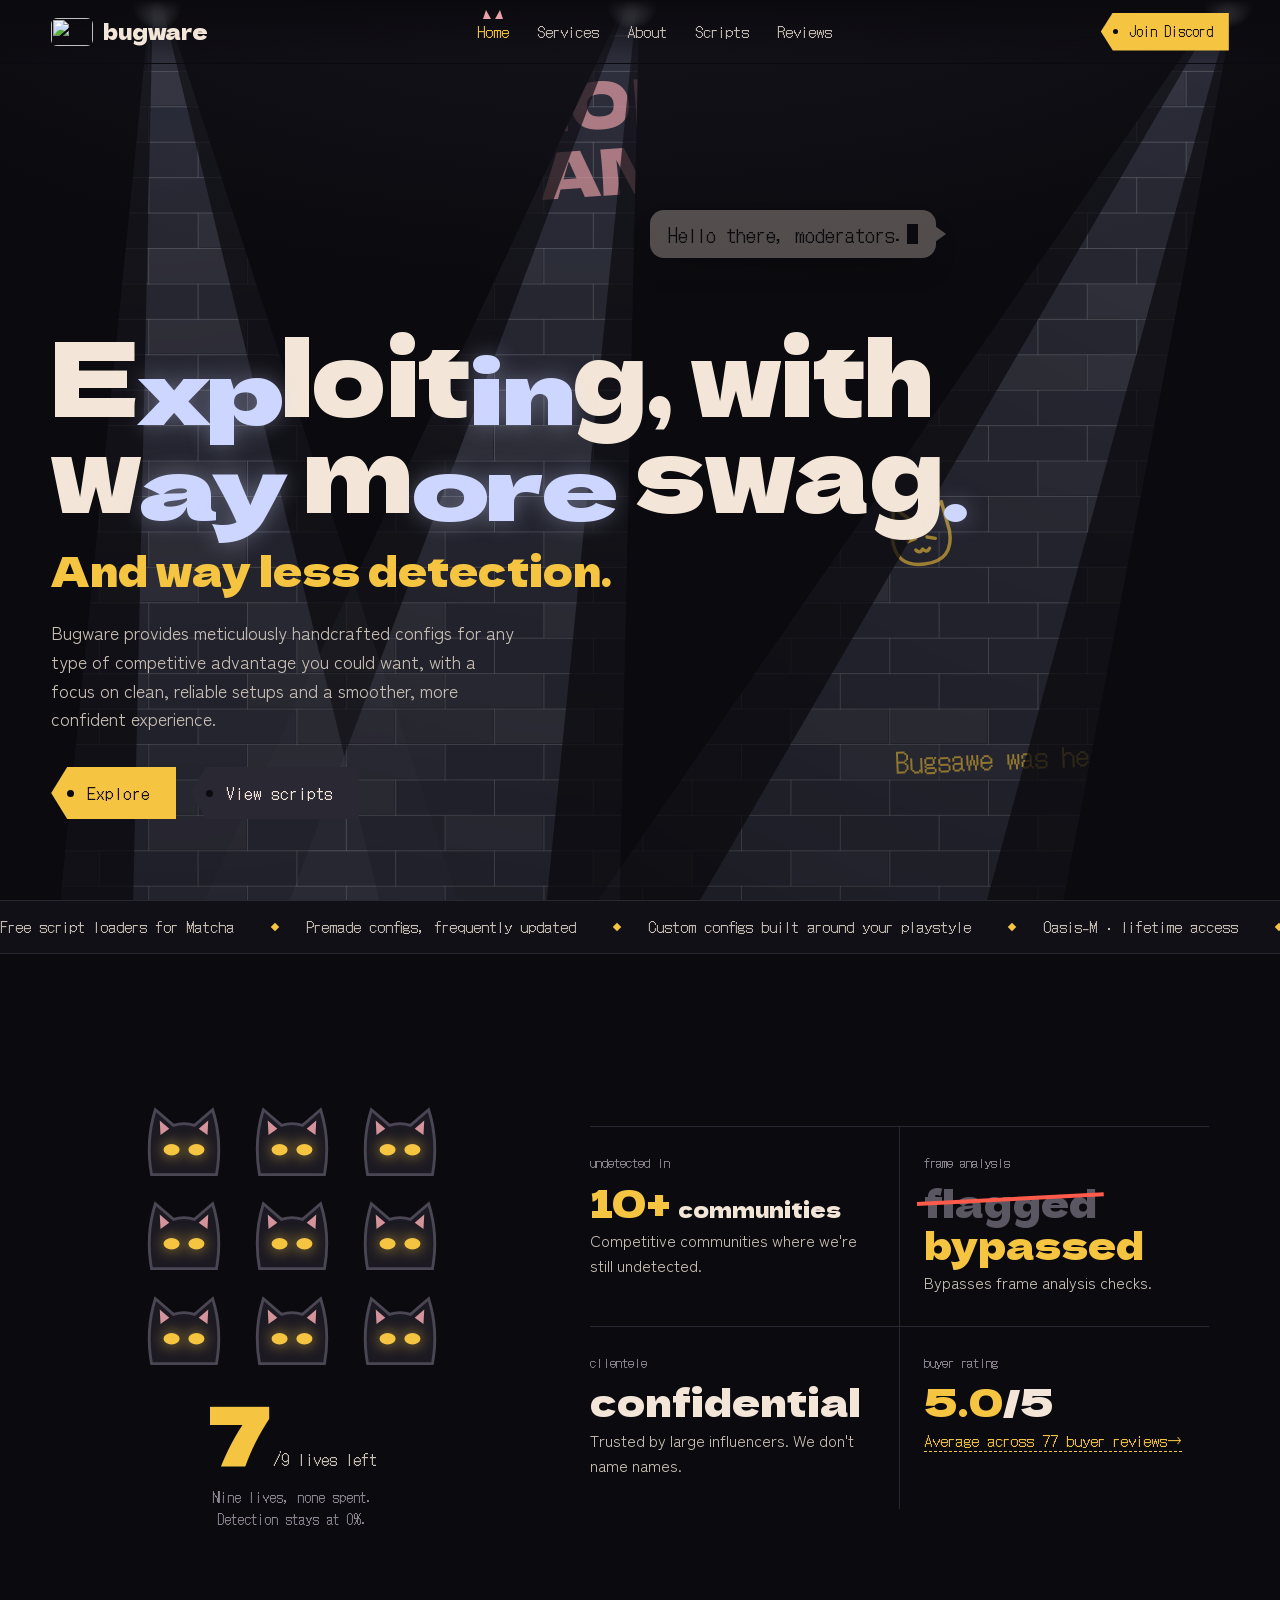
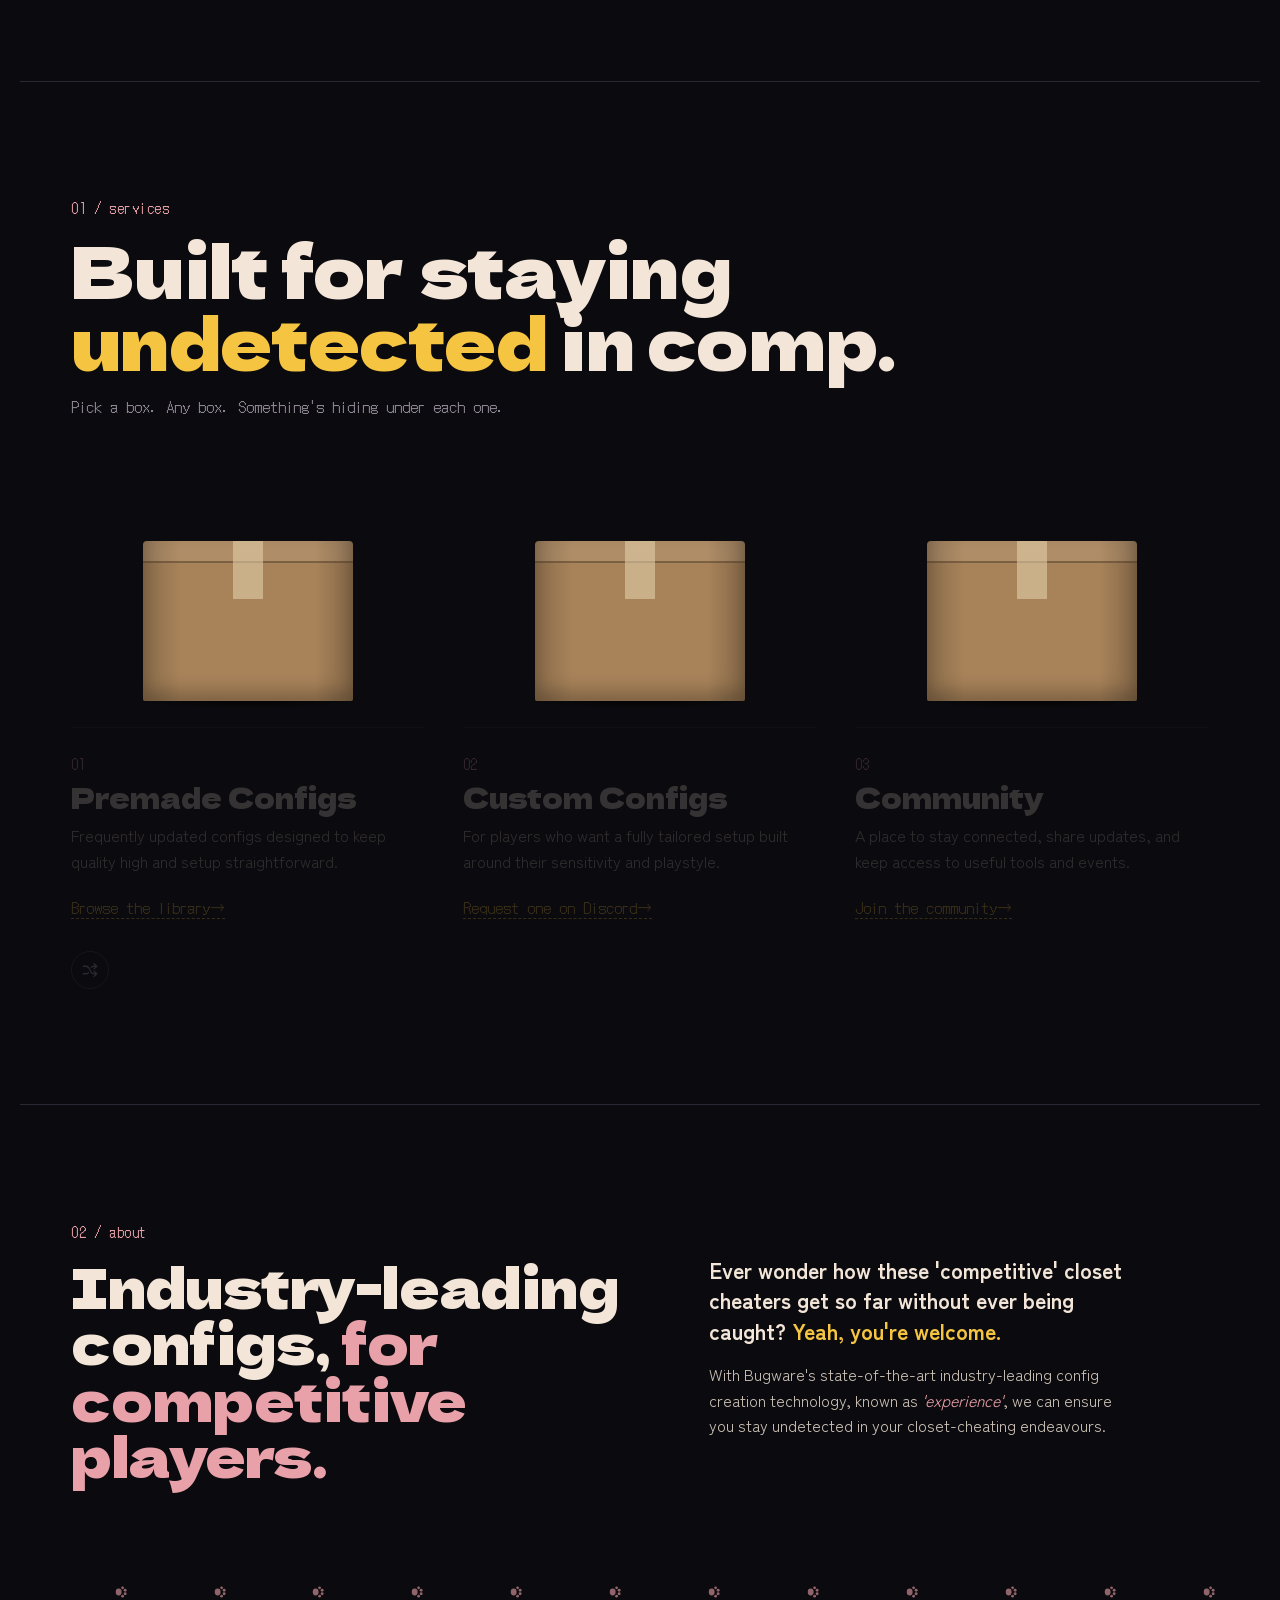
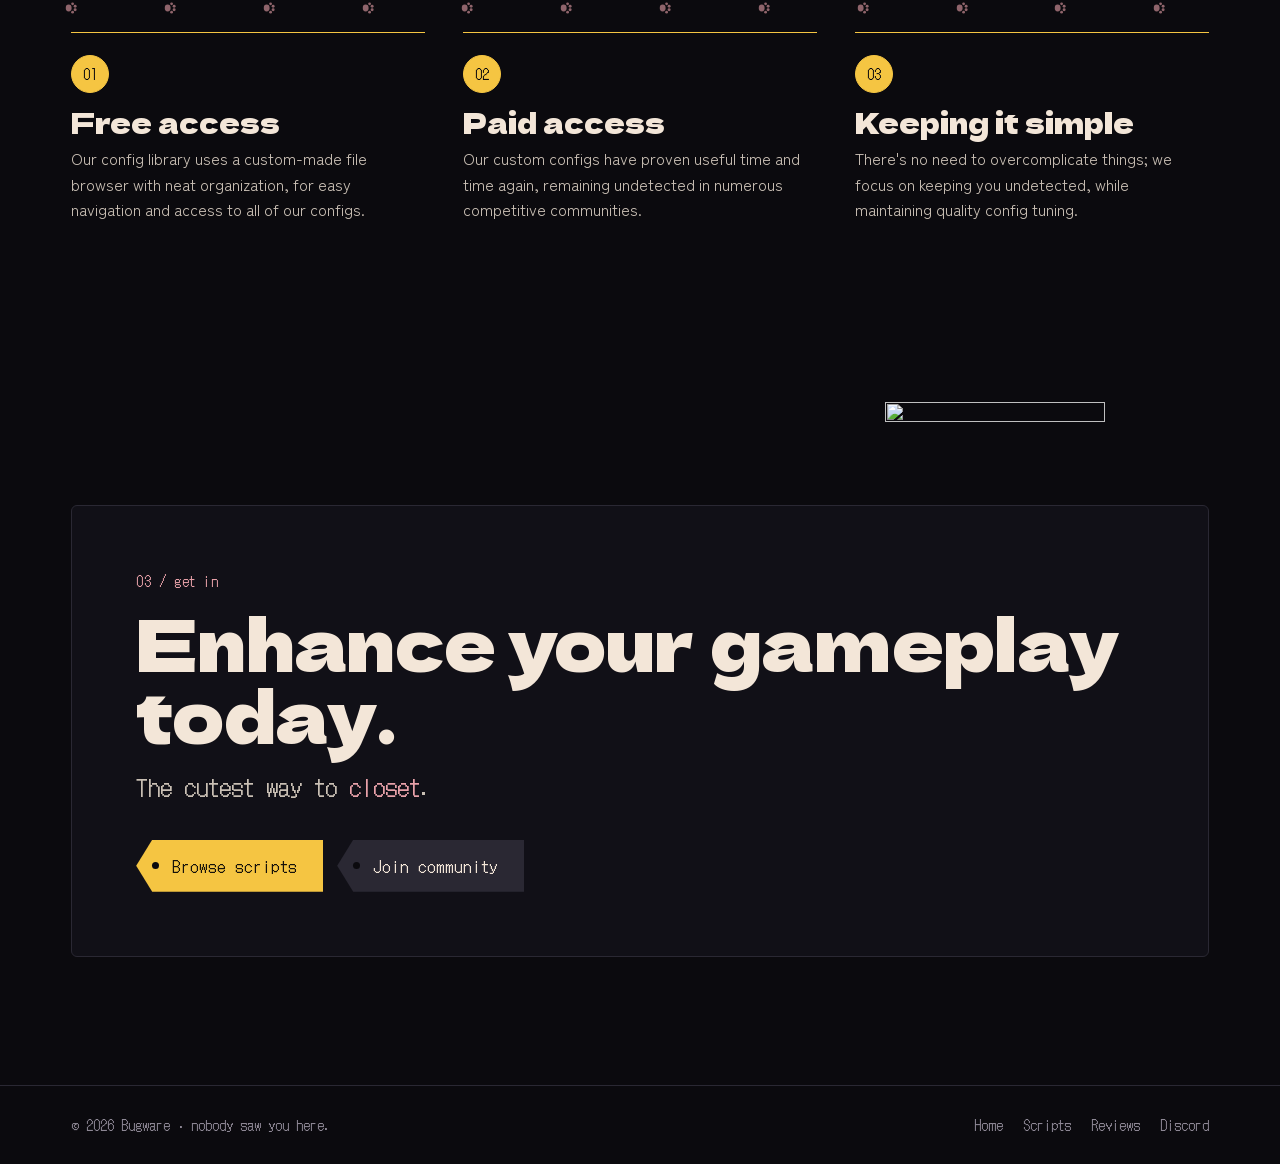
==== commit e9e71576: "Add files via upload" ====
--- a/index.html
+++ b/index.html
@@ -2,142 +2,221 @@
 <html lang="en">
   <head>
     <meta charset="UTF-8" />
+    <script>document.documentElement.classList.add("js");</script>
     <meta name="viewport" content="width=device-width, initial-scale=1.0" />
     <title>Bugware</title>
-    <meta
-      name="description"
-      content="Bugware offers simple scripts, polished configs, and a straightforward community hub."
-    />
+    <meta name="description" content="Bugware offers simple scripts, polished configs, and a straightforward community hub." />
+    <meta name="theme-color" content="#0b0a0e" />
     <link rel="icon" href="assets/icon.png" type="image/png" />
+    <link rel="preconnect" href="https://fonts.googleapis.com" />
+    <link rel="preconnect" href="https://fonts.gstatic.com" crossorigin />
+    <link href="https://fonts.googleapis.com/css2?family=Dela+Gothic+One&family=DotGothic16&family=Zen+Kaku+Gothic+New:wght@400;500;700&display=swap" rel="stylesheet" />
     <link rel="stylesheet" href="styles.css" />
   </head>
-  <body>
-    <header class="topbar">
-      <div class="container nav">
-        <a class="brand" href="#top" aria-label="Bugware home">
-          <span>Bugware</span>
-        </a>
-
-        <nav class="menu" aria-label="Main navigation">
-          <a href="#top">Home</a>
-          <a href="#services">Services</a>
-          <a href="#about">About</a>
+  <body data-page="home">
+    <div class="lids" aria-hidden="true"><span class="lid lid-top"></span><span class="lid lid-bot"></span></div>
+    <div class="paws" aria-hidden="true" data-paws></div>
+
+    <header class="hud">
+      <a class="hud-brand" href="index.html" aria-label="Bugware home">
+        <img src="assets/icon.png" alt="" width="1536" height="1024" />
+        <span>bugware</span>
+      </a>
+      <nav class="hud-nav" aria-label="Main navigation" data-nav>
+        <a href="index.html" aria-current="page">Home</a>
+        <a href="#services">Services</a>
+        <a href="#about">About</a>
+        <a href="scripts.html">Scripts</a>
+        <a href="reviews.html">Reviews</a>
+        <a class="hud-nav-discord" href="https://discord.gg/WyMDtxhFyD" target="_blank" rel="noopener">Join Discord</a>
+      </nav>
+      <a class="tag tag-sm hud-discord" href="https://discord.gg/WyMDtxhFyD" target="_blank" rel="noopener"><span>Join Discord</span></a>
+      <button class="hud-toggle" type="button" aria-label="Open menu" aria-expanded="false" data-nav-toggle><span></span><span></span></button>
+    </header>
+
+    <main id="top">
+      <!-- the dark room -->
+      <section class="room" data-room>
+        <canvas class="room-canvas" data-room-canvas aria-hidden="true"></canvas>
+        <p class="say" data-say data-text="Hello there, moderators."><span data-radio>Hello there, moderators.</span></p>
+        <div class="room-copy">
+          <h1 class="room-title" data-duck aria-label="Exploiting, with way more swag.">Exploiting, with way more swag.</h1>
+          <p class="room-sub">And way less detection.</p>
+          <p class="room-lead">
+            Bugware provides meticulously handcrafted configs for any type of competitive advantage you could want,
+            with a focus on clean, reliable setups and a smoother, more confident experience.
+          </p>
+          <div class="room-actions">
+            <a class="tag" href="#services"><span>Explore</span></a>
+            <a class="tag tag-ghost" href="scripts.html"><span>View scripts</span></a>
+          </div>
+        </div>
+      </section>
+
+      <div class="chatter" aria-hidden="true">
+        <div class="chatter-track">
+          <span>Free script loaders for Matcha</span>
+          <span>Premade configs, frequently updated</span>
+          <span>Custom configs built around your playstyle</span>
+          <span>Oasis-M &middot; lifetime access</span>
+          <span>Bypasses frame analysis checks</span>
+          <span>Community events on Discord</span>
+          <span>Free script loaders for Matcha</span>
+          <span>Premade configs, frequently updated</span>
+          <span>Custom configs built around your playstyle</span>
+          <span>Oasis-M &middot; lifetime access</span>
+          <span>Bypasses frame analysis checks</span>
+          <span>Community events on Discord</span>
+        </div>
+      </div>
+
+      <!-- field report -->
+      <section class="report wrap" aria-labelledby="report-title">
+        <h2 class="visually-hidden" id="report-title">Field report</h2>
+        <div class="lives" data-lives data-reveal>
+          <div class="lives-grid" aria-hidden="true" data-lives-grid></div>
+          <div class="lives-read"><b data-lives-num>0</b><small>/9 lives left</small></div>
+          <p class="lives-label">Nine lives, none spent. Detection stays at 0%.</p>
+        </div>
+
+        <ul class="facts">
+          <li class="fact" data-reveal>
+            <span class="fact-k">undetected in</span>
+            <span class="fact-big"><b data-count-to="10">0</b><b>+</b> <span class="unit">communities</span></span>
+            <span class="fact-v">Competitive communities where we're still undetected.</span>
+          </li>
+          <li class="fact" data-reveal>
+            <span class="fact-k">frame analysis</span>
+            <span class="fact-big fact-swap"><s>flagged</s> bypassed</span>
+            <span class="fact-v">Bypasses frame analysis checks.</span>
+          </li>
+          <li class="fact" data-reveal>
+            <span class="fact-k">clientele</span>
+            <span class="fact-big">confidential</span>
+            <span class="fact-v">Trusted by large influencers. We don't name names.</span>
+          </li>
+          <li class="fact" data-reveal>
+            <span class="fact-k">buyer rating</span>
+            <span class="fact-big" data-rating-big>new</span>
+            <span class="fact-v" data-rating-text><a class="arrow-link" href="reviews.html">See what buyers say</a></span>
+          </li>
+        </ul>
+      </section>
+
+      <!-- services: shell game -->
+      <section class="hide wrap" id="services" aria-labelledby="services-title">
+        <header class="sec-head">
+          <p class="kicker">01 / services</p>
+          <h2 class="sec-title" id="services-title">Built for staying <em>undetected</em> in comp.</h2>
+          <p class="sec-note">Pick a box. Any box. Something's hiding under each one.</p>
+        </header>
+
+        <div class="boxes" data-shell>
+          <article class="slot">
+            <div class="box" data-box>
+              <span class="box-eyes" aria-hidden="true"><i></i><i></i></span>
+              <span class="box-body" aria-hidden="true"><span class="box-flap"></span><span class="box-tape"></span><span class="box-stamp">PREMADE</span></span>
+            </div>
+            <div class="slot-copy">
+              <span class="slot-n">01</span>
+              <h3>Premade Configs</h3>
+              <p>Frequently updated configs designed to keep quality high and setup straightforward.</p>
+              <a class="arrow-link" href="scripts.html">Browse the library</a>
+            </div>
+          </article>
+          <article class="slot">
+            <div class="box" data-box>
+              <span class="box-eyes" aria-hidden="true"><i></i><i></i></span>
+              <span class="box-body" aria-hidden="true"><span class="box-flap"></span><span class="box-tape"></span><span class="box-stamp">CUSTOM</span></span>
+            </div>
+            <div class="slot-copy">
+              <span class="slot-n">02</span>
+              <h3>Custom Configs</h3>
+              <p>For players who want a fully tailored setup built around their sensitivity and playstyle.</p>
+              <a class="arrow-link" href="https://discord.gg/WyMDtxhFyD" target="_blank" rel="noopener">Request one on Discord</a>
+            </div>
+          </article>
+          <article class="slot">
+            <div class="box" data-box>
+              <span class="box-eyes" aria-hidden="true"><i></i><i></i></span>
+              <span class="box-body" aria-hidden="true"><span class="box-flap"></span><span class="box-tape"></span><span class="box-stamp">COMMUNITY</span></span>
+            </div>
+            <div class="slot-copy">
+              <span class="slot-n">03</span>
+              <h3>Community</h3>
+              <p>A place to stay connected, share updates, and keep access to useful tools and events.</p>
+              <a class="arrow-link" href="https://discord.gg/WyMDtxhFyD" target="_blank" rel="noopener">Join the community</a>
+            </div>
+          </article>
+        </div>
+        <button class="shuffle" type="button" aria-label="Shuffle again" title="Shuffle again" data-shuffle>
+          <svg viewBox="0 0 24 24" aria-hidden="true"><path d="M3 7h3.5c2 0 3.2.9 4.3 2.6l2.4 4.8c1.1 1.7 2.3 2.6 4.3 2.6H21M17.5 13.5 21 17l-3.5 3.5M3 17h3.5c1.5 0 2.5-.5 3.4-1.4M14.1 8.4C15 7.5 16 7 17.5 7H21M17.5 3.5 21 7l-3.5 3.5" /></svg>
+        </button>
+      </section>
+
+      <!-- about -->
+      <section class="about wrap" id="about" aria-labelledby="about-title">
+        <div class="about-top">
+          <header>
+            <p class="kicker">02 / about</p>
+            <h2 class="sec-title" id="about-title">Industry-leading configs, <span class="pink">for competitive players.</span></h2>
+          </header>
+          <div class="about-copy" data-reveal>
+            <p class="about-big">Ever wonder how these 'competitive' closet cheaters get so far without ever being caught? <mark>Yeah, you're welcome.</mark></p>
+            <p class="about-small">With Bugware's state-of-the-art industry-leading config creation technology, known as <em>'experience'</em>, we can ensure you stay undetected in your closet-cheating endeavours.</p>
+          </div>
+        </div>
+
+        <div class="why" data-why>
+          <div class="trail" aria-hidden="true" data-trail></div>
+          <ol class="why-list">
+            <li class="why-item">
+              <span class="why-n">01</span>
+              <h3>Free access</h3>
+              <p>Our config library uses a custom-made file browser with neat organization, for easy navigation and access to all of our configs.</p>
+            </li>
+            <li class="why-item">
+              <span class="why-n">02</span>
+              <h3>Paid access</h3>
+              <p>Our custom configs have proven useful time and time again, remaining undetected in numerous competitive communities.</p>
+            </li>
+            <li class="why-item">
+              <span class="why-n">03</span>
+              <h3>Keeping it simple</h3>
+              <p>There's no need to overcomplicate things; we focus on keeping you undetected, while maintaining quality config tuning.</p>
+            </li>
+          </ol>
+        </div>
+      </section>
+
+      <!-- call to action -->
+      <section class="cta wrap" data-cta aria-labelledby="cta-title">
+        <div class="cta-panel">
+          <div class="cta-peek" aria-hidden="true"><img src="assets/icon.png" alt="" width="1536" height="1024" loading="lazy" /></div>
+          <p class="kicker">03 / get in</p>
+          <h2 class="sec-title" id="cta-title">Enhance your gameplay today.</h2>
+          <p class="cta-pun">The cutest way to <span>closet</span>.</p>
+          <div class="room-actions">
+            <a class="tag" href="scripts.html"><span>Browse scripts</span></a>
+            <a class="tag tag-ghost" href="https://discord.gg/WyMDtxhFyD" target="_blank" rel="noopener"><span>Join community</span></a>
+          </div>
+        </div>
+      </section>
+    </main>
+
+    <footer class="foot">
+      <div class="foot-row wrap">
+        <span>&copy; <span data-year>2026</span> Bugware &middot; nobody saw you here.</span>
+        <nav aria-label="Footer">
+          <a href="index.html">Home</a>
           <a href="scripts.html">Scripts</a>
           <a href="reviews.html">Reviews</a>
+          <a href="https://discord.gg/WyMDtxhFyD" target="_blank" rel="noopener">Discord</a>
         </nav>
-
-        <a class="button button-dark" href="https://discord.gg/WyMDtxhFyD">Join Discord</a>
       </div>
-    </header>
-
-    <main id="top">
-      <section class="hero container">
-        <div class="hero-copy">
-          <h1>
-            <span class="headline-main">Exploiting, with way more swag.</span>
-            <span class="headline-sub">And way less detection.</span>
-          </h1>
-          <p class="lead">
-            Bugware provides meticulously handcrafted configs for any type of competitive
-            advantage you could want, with a focus on clean, reliable setups and a smoother,
-            more confident experience.
-          </p>
-
-          <div class="hero-actions">
-            <a class="button" href="#services">Explore</a>
-            <a class="button button-ghost" href="scripts.html">View Scripts</a>
-          </div>
-        </div>
-
-        <div class="hero-panel" aria-label="Overview card">
-          <div class="panel-window">
-            <div class="window-bar">
-              <span></span>
-              <span></span>
-              <span></span>
-            </div>
-            <div class="window-body">
-              <p class="mini-label">Bugware.pyz</p>
-              <h3>Hello there, moderators.</h3>
-              <ul class="summary-list">
-                <li>Confidentiality, trusted by large influencers</li>
-                <li>Bypasses frame analysis checks</li>
-                <li>Undetected in 10+ competitive communities</li>
-                <li>Used by multiple competitive players</li>
-              </ul>
-            </div>
-          </div>
-        </div>
-      </section>
-
-      <section id="services" class="services container">
-        <div class="section-heading">
-          <p class="eyebrow">What we do</p>
-          <h2><span class="section-main">Built for staying undetected in comp.</span></h2>
-        </div>
-
-        <div class="card-grid">
-          <article class="info-card">
-            <span class="card-tag">01</span>
-            <h3>Premade Configs</h3>
-            <p>Frequently updated configs designed to keep quality high and setup straightforward.</p>
-          </article>
-
-          <article class="info-card">
-            <span class="card-tag">02</span>
-            <h3>Custom Configs</h3>
-            <p>For players who want a fully tailored setup built around their sensitivity and playstyle.</p>
-          </article>
-
-          <article class="info-card">
-            <span class="card-tag">03</span>
-            <h3>Community</h3>
-            <p>A place to stay connected, share updates, and keep access to useful tools and events.</p>
-          </article>
-        </div>
-      </section>
-
-      <section id="about" class="about container">
-        <div class="about-copy">
-          <p class="eyebrow">Why Choose Bugware?</p>
-          <h2>
-            <span class="section-main">Industry-leading configs,</span>
-            <span class="section-sub">For competitive players.</span>
-          </h2>
-          <p class="about-description">Ever wonder how these 'competitive' closet cheaters get so far without ever being caught? Yeah, you're welcome.<br /><br />With Bugware's state-of-the-art industry-leading config creation technology, known as 'experience' we can ensure you stay undetected in your closet-cheating endeavours.
-          </p>
-        </div>
-
-        <div class="feature-stack">
-          <div class="feature-item">
-            <strong>Free access</strong>
-            <p>Our config library uses a custom-made file browser with neat organization, for easy navigation and access to all of our configs.</p>
-          </div>
-          <div class="feature-item">
-            <strong>Paid access</strong>
-            <p>Our custom configs have proven useful time and time again, remaining undetected in numerous competitive communities.</p>
-          </div>
-          <div class="feature-item">
-            <strong>Keeping it simple</strong>
-            <p>There's no need to overcomplicate things; we focus on keeping you undetected, while maintaining quality config tuning.</p>
-          </div>
-        </div>
-      </section>
-
-      <section class="cta container">
-        <div class="cta-box">
-          <div>
-            <h2>Enhance your gameplay today.</h2>
-            <p class="eyebrow">The cutest way to closet.</p>
-          </div>
-          <div class="cta-actions">
-            <a class="button" href="scripts.html">Browse Scripts</a>
-            <a class="button button-ghost" href="https://discord.gg/WyMDtxhFyD">Join Community</a>
-          </div>
-        </div>
-      </section>
-    </main>
-
+    </footer>
+
+    <script src="prowl.js"></script>
     <script src="app.js"></script>
   </body>
 </html>
--- a/styles.css
+++ b/styles.css
@@ -1,37 +1,62 @@
+/* =========================================================
+   Bugware — Prowl
+   a stealth game after dark. stay out of the light.
+   ========================================================= */
+
 :root {
-  --bg: #111217;
-  --panel: #171922;
-  --panel-soft: #1d212c;
-  --line: rgba(164, 149, 255, 0.18);
-  --text: #f3f1ff;
-  --muted: #b6afcf;
-  --accent: #a99cff;
-  --accent-strong: #8d7ef5;
-  --accent-soft: rgba(169, 156, 255, 0.14);
-  --shadow: rgba(8, 10, 18, 0.5);
-  --radius: 18px;
-}
-
-* {
+  --night: #0b0a0e;
+  --night-2: #111017;
+  --wall: #16151c;
+  --line: #2a2833;
+  --line-2: #3a3743;
+  --skin: #f3e6d8;
+  --skin-2: #c9bfb4;
+  --muted: #8d8794;
+  --dim: #5b5762;
+  --eye: #f5c542;
+  --eye-hot: #ffdf72;
+  --ear: #e8a1a9;
+  --cool: #cdd6ff;
+  --alert: #ff5a4a;
+  --card: #a8835a;
+
+  --display: "Dela Gothic One", "Arial Black", sans-serif;
+  --body: "Zen Kaku Gothic New", "Segoe UI", sans-serif;
+  --hud: "DotGothic16", ui-monospace, Consolas, monospace;
+  --code: ui-monospace, "Cascadia Mono", Consolas, monospace;
+
+  --gutter: clamp(16px, 4vw, 56px);
+  --hud-h: 64px;
+  --ease: cubic-bezier(0.2, 0.8, 0.2, 1);
+  --ease-io: cubic-bezier(0.7, 0, 0.3, 1);
+  --spring: cubic-bezier(0.34, 1.56, 0.64, 1);
+}
+
+*,
+*::before,
+*::after {
   box-sizing: border-box;
 }
 
+[hidden] {
+  display: none !important;
+}
+
 html {
+  background: var(--night);
   scroll-behavior: smooth;
+  scroll-padding-top: calc(var(--hud-h) + 12px);
 }
 
 body {
   margin: 0;
-  min-width: 320px;
-  background: var(--bg);
-  color: var(--text);
-  font-family: Arial, Helvetica, sans-serif;
+  background: var(--night);
+  color: var(--skin);
+  font-family: var(--body);
+  font-size: 18px;
   line-height: 1.6;
-}
-
-a {
-  color: inherit;
-  text-decoration: none;
+  -webkit-font-smoothing: antialiased;
+  overflow-x: hidden;
 }
 
 img {
@@ -39,642 +64,2102 @@
   display: block;
 }
 
-button {
-  font: inherit;
-}
-
-.container {
-  width: min(1120px, calc(100% - 32px));
-  margin: 0 auto;
-}
-
-.topbar {
-  position: sticky;
+a {
+  color: inherit;
+}
+
+::selection {
+  background: var(--eye);
+  color: var(--night);
+}
+
+:focus-visible {
+  outline: 2px dashed var(--eye);
+  outline-offset: 4px;
+}
+
+.visually-hidden {
+  position: absolute !important;
+  width: 1px;
+  height: 1px;
+  overflow: hidden;
+  clip: rect(0 0 0 0);
+  white-space: nowrap;
+}
+
+.wrap {
+  width: 100%;
+  max-width: 1240px;
+  margin-inline: auto;
+  padding-inline: var(--gutter);
+}
+
+/* ---------------------------------------------------------
+   eyelids — page transition
+   --------------------------------------------------------- */
+
+.lids {
+  position: fixed;
+  inset: 0;
+  z-index: 1000;
+  pointer-events: none;
+  overflow: hidden;
+}
+
+.lid {
+  position: absolute;
+  left: -15vw;
+  width: 130vw;
+  height: 60vh;
+  background: #050407;
+  transition: transform 0.5s var(--ease-io);
+}
+
+.lid-top {
   top: 0;
-  z-index: 20;
-  background: rgba(17, 18, 23, 0.82);
-  backdrop-filter: blur(12px);
-  border-bottom: 1px solid var(--line);
-}
-
-.nav {
+  border-radius: 0 0 50% 50% / 0 0 18vh 18vh;
+  box-shadow: 0 3px 0 rgba(232, 161, 169, 0.5);
+  transform: translateY(-104%);
+}
+
+.lid-bot {
+  bottom: 0;
+  border-radius: 50% 50% 0 0 / 18vh 18vh 0 0;
+  box-shadow: 0 -3px 0 rgba(232, 161, 169, 0.5);
+  transform: translateY(104%);
+}
+
+.js .lid-top,
+.js .lid-bot,
+.js body.is-leaving .lid {
+  transform: translateY(0);
+}
+
+.js body.is-open .lid-top {
+  transform: translateY(-104%);
+}
+
+.js body.is-open .lid-bot {
+  transform: translateY(104%);
+}
+
+.js body.is-open.is-leaving .lid {
+  transform: translateY(0);
+}
+
+/* ---------------------------------------------------------
+   paw trail
+   --------------------------------------------------------- */
+
+.paws {
+  position: fixed;
+  inset: 0;
+  z-index: 900;
+  pointer-events: none;
+  overflow: hidden;
+}
+
+.paw {
+  position: absolute;
+  width: 16px;
+  height: 16px;
+  margin: -8px 0 0 -8px;
+  background: url("data:image/svg+xml,%3Csvg xmlns='http://www.w3.org/2000/svg' viewBox='0 0 24 24' fill='%23e8a1a9'%3E%3Cellipse cx='12' cy='15.5' rx='5.2' ry='4.4'/%3E%3Ccircle cx='5.8' cy='9.6' r='2.1'/%3E%3Ccircle cx='9.5' cy='5.8' r='2.2'/%3E%3Ccircle cx='14.5' cy='5.8' r='2.2'/%3E%3Ccircle cx='18.2' cy='9.6' r='2.1'/%3E%3C/svg%3E") center / contain no-repeat;
+  animation: paw-fade 1.6s ease-out forwards;
+}
+
+@keyframes paw-fade {
+  0% {
+    opacity: 0;
+    scale: 1.5;
+  }
+  12% {
+    opacity: 0.75;
+    scale: 1;
+  }
+  100% {
+    opacity: 0;
+    scale: 0.9;
+  }
+}
+
+/* ---------------------------------------------------------
+   HUD
+   --------------------------------------------------------- */
+
+.hud {
+  position: fixed;
+  top: 0;
+  left: 0;
+  right: 0;
+  z-index: 500;
+  height: var(--hud-h);
+  display: grid;
+  grid-template-columns: auto 1fr auto;
+  align-items: center;
+  gap: 24px;
+  padding-inline: var(--gutter);
+  background: linear-gradient(var(--night) 0%, rgba(11, 10, 14, 0) 100%);
+  transition: background-color 0.3s, border-color 0.3s;
+  border-bottom: 1px solid transparent;
+}
+
+.hud.is-scrolled {
+  background: rgba(11, 10, 14, 0.94);
+  border-bottom-color: var(--line);
+}
+
+.hud-brand {
   display: flex;
   align-items: center;
-  justify-content: space-between;
-  min-height: 76px;
-}
-
-.brand {
+  gap: 10px;
+  text-decoration: none;
+  font-family: var(--display);
+  font-size: 21px;
+  letter-spacing: -0.01em;
+}
+
+.hud-brand img {
+  width: 42px;
+  height: 28px;
+  object-fit: cover;
+  border-radius: 6px;
+}
+
+.hud-nav {
+  display: flex;
+  justify-content: center;
+  gap: 4px;
+  font-family: var(--hud);
+  font-size: 15px;
+}
+
+.hud-nav a {
+  position: relative;
+  padding: 8px 12px;
+  text-decoration: none;
+  color: var(--skin-2);
+  transition: color 0.2s;
+}
+
+/* two little ears pop up over the hovered link */
+.hud-nav a::before {
+  content: "";
+  position: absolute;
+  left: 50%;
+  top: -2px;
+  width: 22px;
+  height: 9px;
+  margin-left: -11px;
+  background: url("data:image/svg+xml,%3Csvg xmlns='http://www.w3.org/2000/svg' viewBox='0 0 22 9'%3E%3Cpath d='M1 9 L4 0 L9 9Z M13 9 L18 0 L21 9Z' fill='%23e8a1a9'/%3E%3C/svg%3E") center / contain no-repeat;
+  transform: translateY(8px) scaleY(0);
+  transform-origin: bottom;
+  transition: transform 0.3s var(--spring);
+}
+
+.hud-nav a:hover,
+.hud-nav a[aria-current="page"] {
+  color: var(--eye);
+}
+
+.hud-nav a:hover::before,
+.hud-nav a[aria-current="page"]::before {
+  transform: translateY(0) scaleY(1);
+}
+
+.hud-nav-discord {
+  display: none;
+}
+
+.hud-toggle {
+  display: none;
+  width: 42px;
+  height: 42px;
+  padding: 0;
+  border: 1px solid var(--line-2);
+  border-radius: 10px;
+  background: transparent;
+  cursor: pointer;
+}
+
+.hud-toggle span {
+  display: block;
+  width: 18px;
+  height: 2px;
+  margin: 5px auto;
+  background: var(--skin);
+  transition: transform 0.3s var(--ease);
+}
+
+.hud-toggle[aria-expanded="true"] span:first-child {
+  transform: translateY(3.5px) rotate(45deg);
+}
+
+.hud-toggle[aria-expanded="true"] span:last-child {
+  transform: translateY(-3.5px) rotate(-45deg);
+}
+
+/* ---------------------------------------------------------
+   tag buttons — luggage tags with a punched hole
+   --------------------------------------------------------- */
+
+.tag {
+  --tag-bg: var(--eye);
+  --tag-fg: #16120a;
+  position: relative;
   display: inline-flex;
   align-items: center;
-  font-size: 1.05rem;
-  font-weight: 700;
-  letter-spacing: 0.12em;
-  text-transform: uppercase;
-  color: var(--accent);
-  transition: color 180ms ease;
-}
-
-.brand:hover {
-  color: var(--text);
-}
-
-.menu {
+  min-height: 52px;
+  padding: 0 26px 0 36px;
+  border: 0;
+  background: var(--tag-bg);
+  color: var(--tag-fg);
+  font-family: var(--hud);
+  font-size: 17px;
+  text-decoration: none;
+  cursor: pointer;
+  clip-path: polygon(16px 0, 100% 0, 100% 100%, 16px 100%, 0 50%);
+  transition: transform 0.35s var(--spring), background-color 0.2s;
+}
+
+.tag::before {
+  content: "";
+  position: absolute;
+  left: 16px;
+  top: 50%;
+  width: 7px;
+  height: 7px;
+  margin-top: -3.5px;
+  border-radius: 50%;
+  background: var(--night);
+}
+
+.tag span {
+  position: relative;
+  display: inline-block;
+}
+
+.tag:hover {
+  --tag-bg: var(--ear);
+  transform: translateX(4px) rotate(-1.5deg);
+}
+
+.tag:active {
+  transform: translateX(2px) scale(0.97);
+}
+
+.tag-ghost {
+  --tag-bg: var(--line);
+  --tag-fg: var(--skin);
+}
+
+.tag-ghost:hover {
+  --tag-bg: var(--line-2);
+}
+
+.tag-sm {
+  min-height: 38px;
+  padding: 0 16px 0 28px;
+  font-size: 14px;
+  clip-path: polygon(12px 0, 100% 0, 100% 100%, 12px 100%, 0 50%);
+}
+
+.tag-sm::before {
+  left: 12px;
+  width: 5px;
+  height: 5px;
+  margin-top: -2.5px;
+}
+
+.arrow-link {
+  font-family: var(--hud);
+  font-size: 15px;
+  color: var(--eye);
+  text-decoration: none;
+  border-bottom: 1px dashed currentColor;
+}
+
+.arrow-link::after {
+  content: " \2192";
+  display: inline-block;
+  transition: transform 0.3s var(--spring);
+}
+
+.arrow-link:hover::after {
+  transform: translateX(5px);
+}
+
+.kicker {
+  margin: 0 0 14px;
+  font-family: var(--hud);
+  font-size: 14px;
+  color: var(--ear);
+  letter-spacing: 0.04em;
+}
+
+/* ---------------------------------------------------------
+   the dark room (hero)
+   --------------------------------------------------------- */
+
+.room {
+  position: relative;
+  min-height: 100vh;
+  min-height: 100svh;
   display: flex;
-  align-items: center;
-  gap: 24px;
-  color: var(--muted);
-  font-size: 0.95rem;
-}
-
-.menu a {
+  align-items: flex-end;
+  padding: calc(var(--hud-h) + 40px) var(--gutter) clamp(56px, 9vh, 110px);
+  overflow: hidden;
+  background:
+    radial-gradient(120% 70% at 50% -10%, #17161f 0%, rgba(11, 10, 14, 0) 60%),
+    var(--night);
+  isolation: isolate;
+}
+
+.room-short {
+  min-height: 74vh;
+  min-height: 74svh;
+}
+
+.room-canvas {
+  position: absolute;
+  inset: 0;
+  width: 100%;
+  height: 100%;
+  z-index: -1;
+}
+
+.room-copy {
   position: relative;
-  padding: 8px 0;
-  font-weight: 600;
-  transition: color 160ms ease;
-}
-
-.menu a::after {
-  position: absolute;
-  right: 0;
-  bottom: 3px;
-  left: 0;
-  height: 1px;
-  background: var(--accent);
-  content: "";
-  transform: scaleX(0);
-  transform-origin: left;
-  transition: transform 180ms ease;
-}
-
-.menu a:hover,
-.menu a.active {
-  color: var(--text);
-}
-
-.menu a:hover::after,
-.menu a.active::after {
-  transform: scaleX(1);
-}
-
-.button {
+  width: 100%;
+  max-width: 1240px;
+  margin-inline: auto;
+  pointer-events: none;
+}
+
+.room-copy a,
+.room-copy button {
+  pointer-events: auto;
+}
+
+.radio {
   display: inline-flex;
   align-items: center;
+  gap: 10px;
+  margin: 0 0 22px;
+  font-family: var(--hud);
+  font-size: 16px;
+  color: var(--ear);
+}
+
+@keyframes rec {
+  50% {
+    opacity: 0.15;
+  }
+}
+
+.caret {
+  display: inline-block;
+  width: 0.55em;
+  height: 1em;
+  margin-left: 2px;
+  background: currentColor;
+  vertical-align: -2px;
+  animation: rec 0.9s steps(2, jump-none) infinite;
+}
+
+/* "hello there, moderators." — said from the dark */
+.say {
+  position: absolute;
+  z-index: 2;
+  left: 0;
+  top: 0;
+  margin: 0;
+  padding: 12px 18px;
+  border-radius: 14px;
+  background: var(--skin);
+  color: var(--night);
+  font-family: var(--hud);
+  font-size: clamp(16px, 1.5vw, 21px);
+  line-height: 1.3;
+  white-space: nowrap;
+  box-shadow: 0 14px 34px -12px rgba(0, 0, 0, 0.9);
+  pointer-events: none;
+  transition: opacity 0.35s, transform 0.45s var(--spring);
+}
+
+.say::before {
+  content: "";
+  position: absolute;
+  right: -10px;
+  top: 50%;
+  margin-top: -8px;
+  border: 8px solid transparent;
+  border-left: 11px solid var(--skin);
+  border-right: 0;
+}
+
+.say-below::before {
+  right: auto;
+  top: -10px;
+  left: var(--tail, 50%);
+  margin: 0 0 0 -8px;
+  border: 8px solid transparent;
+  border-bottom: 11px solid var(--skin);
+  border-top: 0;
+}
+
+/* reserves the full width so typing doesn't make it grow */
+.say::after {
+  content: attr(data-text);
+  display: block;
+  height: 0;
+  overflow: hidden;
+  visibility: hidden;
+}
+
+.js .say {
+  opacity: 0;
+  transform: scale(0.85);
+}
+
+.js .say.placed {
+  opacity: 1;
+  transform: none;
+}
+
+.js .say.placed.hush {
+  opacity: 0.3;
+}
+
+.room-title {
+  margin: 0;
+  max-width: 11ch;
+  font-family: var(--display);
+  font-weight: 400;
+  font-size: clamp(50px, 8vw, 132px);
+  line-height: 0.94;
+  letter-spacing: -0.015em;
+  color: var(--skin);
+}
+
+.room-short .room-title {
+  max-width: none;
+}
+
+.room-title .w {
+  display: inline-block;
+  white-space: nowrap;
+}
+
+.room-title .ch {
+  display: inline-block;
+  transform-origin: 50% 100%;
+  transition: transform 0.35s var(--spring), color 0.35s, text-shadow 0.35s;
+}
+
+.room-title .ch.lit {
+  transform: translateY(0.07em) scaleY(0.82) scaleX(1.06);
+  color: var(--cool);
+  text-shadow: 0 0 24px rgba(205, 214, 255, 0.35);
+}
+
+.room-sub {
+  margin: clamp(18px, 2.4vw, 34px) 0 0;
+  font-family: var(--display);
+  font-size: clamp(22px, 3.2vw, 46px);
+  line-height: 1.1;
+  color: var(--eye);
+}
+
+.room-lead {
+  max-width: 52ch;
+  margin: 26px 0 0;
+  color: var(--skin-2);
+  font-size: clamp(16px, 1.4vw, 19px);
+}
+
+.room-actions {
+  display: flex;
+  flex-wrap: wrap;
+  gap: 14px;
+  margin-top: 34px;
+}
+
+.nya {
+  position: absolute;
+  z-index: 3;
+  font-family: var(--display);
+  font-size: 34px;
+  color: var(--ear);
+  pointer-events: none;
+  white-space: nowrap;
+  text-shadow: 0 0 18px rgba(232, 161, 169, 0.5);
+  animation: nya 1.2s var(--ease) forwards;
+}
+
+@keyframes nya {
+  0% {
+    opacity: 0;
+    transform: translate(-50%, 0) scale(0.4) rotate(-8deg);
+  }
+  20% {
+    opacity: 1;
+    transform: translate(-50%, -26px) scale(1.15) rotate(4deg);
+  }
+  100% {
+    opacity: 0;
+    transform: translate(-50%, -90px) scale(1) rotate(-3deg);
+  }
+}
+
+/* ---------------------------------------------------------
+   radio chatter ticker
+   --------------------------------------------------------- */
+
+.chatter {
+  overflow: hidden;
+  border-block: 1px solid var(--line);
+  background: var(--night-2);
+  font-family: var(--hud);
+  font-size: 15px;
+  color: var(--skin-2);
+}
+
+.chatter-track {
+  display: flex;
+  width: max-content;
+  animation: chatter 60s linear infinite;
+}
+
+.chatter span {
+  display: inline-flex;
+  align-items: center;
+  gap: 10px;
+  padding: 14px 0;
+  white-space: nowrap;
+}
+
+.chatter span::after {
+  content: "";
+  width: 6px;
+  height: 6px;
+  margin: 0 28px;
+  background: var(--eye);
+  transform: rotate(45deg);
+}
+
+.chatter i {
+  font-style: normal;
+  padding: 1px 7px;
+  border: 1px solid var(--ear);
+  border-radius: 4px;
+  color: var(--ear);
+  font-size: 12px;
+}
+
+.chatter:hover .chatter-track {
+  animation-play-state: paused;
+}
+
+@keyframes chatter {
+  to {
+    transform: translateX(-50%);
+  }
+}
+
+/* ---------------------------------------------------------
+   reveal
+   --------------------------------------------------------- */
+
+.js [data-reveal] {
+  opacity: 0;
+  transform: translateY(22px);
+  transition: opacity 0.8s var(--ease), transform 0.8s var(--ease);
+}
+
+.js [data-reveal].in {
+  opacity: 1;
+  transform: none;
+}
+
+/* ---------------------------------------------------------
+   field report
+   --------------------------------------------------------- */
+
+.report {
+  display: grid;
+  grid-template-columns: minmax(280px, 5fr) 7fr;
+  gap: clamp(32px, 6vw, 90px);
+  align-items: center;
+  padding-block: clamp(80px, 12vw, 150px);
+}
+
+/* nine lives, none spent */
+.lives {
+  text-align: center;
+}
+
+.lives-grid {
+  position: relative;
+  display: grid;
+  grid-template-columns: repeat(3, 1fr);
+  gap: 18px 24px;
+  width: min(300px, 80%);
+  margin: 0 auto;
+}
+
+/* a searchlight band drifts across now and then */
+.lives-grid::after {
+  content: "";
+  position: absolute;
+  inset: -14px -30px;
+  pointer-events: none;
+  background: linear-gradient(105deg, transparent 42%, rgba(205, 214, 255, 0.13) 50%, transparent 58%) 120% 0 / 300% 100% no-repeat;
+  opacity: 0;
+}
+
+.lives.settled .lives-grid::after {
+  opacity: 1;
+  animation: sweep 5.2s ease-in-out infinite;
+}
+
+@keyframes sweep {
+  0% {
+    background-position: 120% 0;
+  }
+  60%,
+  100% {
+    background-position: -20% 0;
+  }
+}
+
+.life svg {
+  display: block;
+  width: 100%;
+  height: auto;
+  overflow: visible;
+}
+
+.life-head {
+  fill: #1b1922;
+  stroke: var(--line-2);
+  stroke-width: 1.5;
+  transition: stroke 0.4s;
+}
+
+.life-ear {
+  fill: var(--ear);
+  opacity: 0.2;
+  transition: opacity 0.4s;
+}
+
+.life-eyes {
+  fill: var(--eye);
+  opacity: 0.3;
+  transform-box: fill-box;
+  transform-origin: center;
+  transform: scaleY(0.08);
+  filter: drop-shadow(0 0 4px rgba(245, 197, 66, 0.8));
+  transition: transform 0.45s var(--spring), opacity 0.3s;
+}
+
+.lives:not(.settled) .life-head,
+.lives:not(.settled) .life-ear,
+.lives:not(.settled) .life-eyes {
+  transition-delay: calc(var(--i) * 140ms + 300ms);
+}
+
+.lives.awake .life-head {
+  stroke: #4a4654;
+}
+
+.lives.awake .life-ear {
+  opacity: 0.9;
+}
+
+.lives.awake .life-eyes {
+  opacity: 1;
+  transform: scaleY(1);
+}
+
+.lives.awake .life.squint .life-eyes {
+  transform: scaleY(0.22);
+  transition-duration: 0.2s;
+}
+
+.lives-read {
+  margin-top: 26px;
+  font-family: var(--display);
+  font-size: clamp(56px, 6vw, 80px);
+  line-height: 1;
+  color: var(--eye);
+}
+
+.lives-read small {
+  margin-left: 6px;
+  font-family: var(--hud);
+  font-size: 16px;
+  color: var(--skin-2);
+}
+
+.lives-label {
+  max-width: 30ch;
+  margin: 14px auto 0;
+  font-family: var(--hud);
+  font-size: 14px;
+  color: var(--muted);
+}
+
+.facts {
+  display: grid;
+  grid-template-columns: 1fr 1fr;
+  margin: 0;
+  padding: 0;
+  list-style: none;
+}
+
+.fact {
+  display: flex;
+  flex-direction: column;
+  gap: 6px;
+  padding: 26px 24px 30px 0;
+  border-top: 1px solid var(--line);
+}
+
+.fact:nth-child(2n) {
+  padding-left: 24px;
+  border-left: 1px solid var(--line);
+}
+
+.fact:nth-child(2) {
+  transition-delay: 0.1s;
+}
+
+.fact:nth-child(3) {
+  transition-delay: 0.2s;
+}
+
+.fact:nth-child(4) {
+  transition-delay: 0.3s;
+}
+
+.fact-k {
+  font-family: var(--hud);
+  font-size: 13px;
+  color: var(--muted);
+}
+
+.fact-big {
+  font-family: var(--display);
+  font-size: clamp(28px, 3vw, 42px);
+  line-height: 1.1;
+}
+
+.fact-big b {
+  font-weight: 400;
+  color: var(--eye);
+}
+
+.fact-big .unit {
+  font-size: 0.55em;
+  color: var(--skin);
+}
+
+.fact-v {
+  color: var(--skin-2);
+  font-size: 16px;
+}
+
+.fact-swap {
+  color: var(--eye);
+}
+
+.fact-swap s {
+  position: relative;
+  margin-right: 0.2em;
+  color: var(--dim);
+  text-decoration: none;
+}
+
+.fact-swap s::after {
+  content: "";
+  position: absolute;
+  left: -4%;
+  top: 52%;
+  width: 108%;
+  height: 4px;
+  background: var(--alert);
+  transform: scaleX(0) rotate(-3deg);
+  transform-origin: left;
+  transition: transform 0.6s var(--ease) 0.7s;
+}
+
+.fact.in .fact-swap s::after {
+  transform: scaleX(1) rotate(-3deg);
+}
+
+/* ---------------------------------------------------------
+   section heads
+   --------------------------------------------------------- */
+
+.sec-head {
+  max-width: 900px;
+  margin-bottom: clamp(40px, 6vw, 72px);
+}
+
+.sec-title {
+  margin: 0;
+  font-family: var(--display);
+  font-weight: 400;
+  font-size: clamp(36px, 5.6vw, 80px);
+  line-height: 1;
+  letter-spacing: -0.01em;
+}
+
+.sec-title em {
+  font-style: normal;
+  color: var(--eye);
+}
+
+.sec-title .dim {
+  color: var(--dim);
+}
+
+.sec-note {
+  margin: 18px 0 0;
+  font-family: var(--hud);
+  font-size: 15px;
+  color: var(--muted);
+}
+
+/* ---------------------------------------------------------
+   services — the shell game
+   --------------------------------------------------------- */
+
+.hide {
+  padding-block: clamp(60px, 9vw, 120px);
+  border-top: 1px solid var(--line);
+}
+
+.boxes {
+  display: grid;
+  grid-template-columns: repeat(3, 1fr);
+  gap: clamp(20px, 3vw, 44px);
+}
+
+.slot {
+  display: flex;
+  flex-direction: column;
+}
+
+.box {
+  position: relative;
+  height: 210px;
+  display: flex;
+  align-items: flex-end;
   justify-content: center;
-  min-height: 44px;
-  padding: 0.8rem 1.2rem;
-  border: 1px solid var(--accent);
+  margin-bottom: 26px;
+  cursor: pointer;
+}
+
+/* floor shadow */
+.box::after {
+  content: "";
+  position: absolute;
+  bottom: -8px;
+  left: 50%;
+  width: 230px;
+  height: 18px;
+  margin-left: -115px;
+  border-radius: 50%;
+  background: radial-gradient(closest-side, rgba(0, 0, 0, 0.75), transparent);
+  transition: transform 0.45s var(--spring), opacity 0.45s;
+}
+
+.box-eyes {
+  position: absolute;
+  bottom: 18px;
+  left: 50%;
+  display: flex;
+  gap: 22px;
+  transform: translateX(-50%);
+}
+
+.box-eyes i {
+  width: 18px;
+  height: 11px;
+  border-radius: 50% / 60% 60% 40% 40%;
+  background: radial-gradient(circle at 50% 55%, #1a1408 0 2.5px, var(--eye) 3px, var(--eye-hot) 100%);
+  box-shadow: 0 0 14px rgba(245, 197, 66, 0.7);
+  animation: blink 4.2s infinite;
+}
+
+@keyframes blink {
+  0%,
+  92%,
+  100% {
+    transform: scaleY(1);
+  }
+  95% {
+    transform: scaleY(0.08);
+  }
+}
+
+.box-body {
+  position: relative;
+  z-index: 1;
+  width: 210px;
+  height: 160px;
+  border-radius: 4px 4px 2px 2px;
+  background:
+    linear-gradient(180deg, rgba(255, 255, 255, 0.08) 0 22px, transparent 22px),
+    linear-gradient(90deg, rgba(0, 0, 0, 0.18), transparent 18%, transparent 82%, rgba(0, 0, 0, 0.22)),
+    var(--card);
+  box-shadow: inset 0 -10px 18px rgba(0, 0, 0, 0.25);
+  transition: transform 0.45s var(--spring);
+}
+
+.box-flap {
+  position: absolute;
+  inset: 0 0 auto 0;
+  height: 22px;
+  border-bottom: 2px solid rgba(60, 40, 20, 0.45);
+}
+
+.box-tape {
+  position: absolute;
+  left: 50%;
+  top: 0;
+  width: 30px;
+  height: 58px;
+  margin-left: -15px;
+  background: rgba(232, 214, 176, 0.55);
+}
+
+.box-stamp {
+  position: absolute;
+  left: 50%;
+  bottom: 30px;
+  padding: 3px 8px 1px;
+  border: 2px solid rgba(48, 30, 14, 0.8);
+  font-family: var(--display);
+  font-size: 15px;
+  letter-spacing: 0.04em;
+  color: rgba(48, 30, 14, 0.85);
+  transform: translateX(-50%) rotate(-6deg);
+  transition: opacity 0.3s, transform 0.4s var(--spring);
+}
+
+.slot:hover .box-body,
+.slot:focus-within .box-body,
+.box.is-up .box-body {
+  transform: translateY(-58px) rotate(-5deg);
+}
+
+.slot:hover .box::after,
+.slot:focus-within .box::after,
+.box.is-up::after {
+  transform: scale(0.7);
+  opacity: 0.6;
+}
+
+.slot-copy {
+  padding-top: 20px;
+  border-top: 1px solid var(--line);
+  transition: opacity 0.4s;
+}
+
+.slot-n {
+  font-family: var(--hud);
+  font-size: 14px;
+  color: var(--ear);
+}
+
+.slot-copy h3 {
+  margin: 6px 0 10px;
+  font-family: var(--display);
+  font-weight: 400;
+  font-size: 28px;
+  line-height: 1.1;
+}
+
+.slot-copy p {
+  margin: 0 0 18px;
+  color: var(--skin-2);
+  font-size: 16px;
+}
+
+.boxes.is-shuffling .box-stamp {
+  opacity: 0;
+  transform: translateX(-50%) rotate(-6deg) scale(1.6);
+}
+
+.boxes.is-shuffling .slot-copy {
+  opacity: 0.18;
+}
+
+.boxes.is-shuffling .box-eyes {
+  opacity: 0;
+}
+
+.shuffle {
+  display: inline-grid;
+  place-items: center;
+  width: 38px;
+  height: 38px;
+  margin-top: 30px;
+  padding: 0;
+  border: 1px solid var(--line);
+  border-radius: 50%;
+  background: none;
+  color: var(--dim);
+  cursor: pointer;
+  transition: color 0.2s, border-color 0.2s, transform 0.5s var(--spring);
+}
+
+.shuffle svg {
+  width: 18px;
+  height: 18px;
+  fill: none;
+  stroke: currentColor;
+  stroke-width: 1.8;
+  stroke-linecap: round;
+  stroke-linejoin: round;
+}
+
+.shuffle:hover {
+  color: var(--eye);
+  border-color: var(--line-2);
+  transform: rotate(180deg);
+}
+
+.shuffle:disabled {
+  opacity: 0.4;
+  cursor: default;
+  transform: none;
+}
+
+/* ---------------------------------------------------------
+   about
+   --------------------------------------------------------- */
+
+.about {
+  padding-block: clamp(60px, 9vw, 120px);
+  border-top: 1px solid var(--line);
+}
+
+.about-top {
+  display: grid;
+  grid-template-columns: 1.15fr 1fr;
+  gap: clamp(28px, 5vw, 80px);
+  align-items: start;
+}
+
+.about-top .sec-title {
+  font-size: clamp(34px, 4.4vw, 64px);
+}
+
+.sec-title .pink {
+  color: var(--ear);
+}
+
+.about-copy {
+  max-width: 46ch;
+  padding-top: 34px;
+}
+
+.about-big {
+  margin: 0 0 16px;
+  font-weight: 700;
+  font-size: clamp(19px, 1.7vw, 24px);
+  line-height: 1.4;
+}
+
+.about-big mark {
+  background: none;
+  color: var(--eye);
+}
+
+.about-small {
+  margin: 0;
+  color: var(--skin-2);
+  font-size: 16px;
+}
+
+.about-small em {
+  color: var(--ear);
+}
+
+/* why bugware — a paw trail walks across the three points */
+.why {
+  margin-top: clamp(56px, 8vw, 100px);
+}
+
+.trail {
+  position: relative;
+  height: 34px;
+  margin-bottom: 16px;
+}
+
+.trail i {
+  position: absolute;
+  top: 18px;
+  width: 16px;
+  height: 16px;
+  margin-left: -8px;
+  background: url("data:image/svg+xml,%3Csvg xmlns='http://www.w3.org/2000/svg' viewBox='0 0 24 24' fill='%23e8a1a9'%3E%3Cellipse cx='12' cy='15.5' rx='5.2' ry='4.4'/%3E%3Ccircle cx='5.8' cy='9.6' r='2.1'/%3E%3Ccircle cx='9.5' cy='5.8' r='2.2'/%3E%3Ccircle cx='14.5' cy='5.8' r='2.2'/%3E%3Ccircle cx='18.2' cy='9.6' r='2.1'/%3E%3C/svg%3E") center / contain no-repeat;
+  opacity: 0;
+  transform: rotate(90deg);
+}
+
+.trail i.up {
+  top: 2px;
+}
+
+.why.walking .trail i {
+  animation: step 0.4s var(--ease) var(--d) forwards;
+}
+
+@keyframes step {
+  from {
+    opacity: 0;
+    transform: rotate(90deg) scale(1.7);
+  }
+  to {
+    opacity: 0.6;
+    transform: rotate(90deg) scale(1);
+  }
+}
+
+.why-list {
+  display: grid;
+  grid-template-columns: repeat(3, 1fr);
+  gap: clamp(20px, 3vw, 44px);
+  margin: 0;
+  padding: 0;
+  list-style: none;
+}
+
+.why-item {
+  padding-top: 22px;
+  border-top: 1px solid var(--line);
+  opacity: 0.2;
+  transform: translateY(14px);
+  transition: opacity 0.6s var(--ease), transform 0.6s var(--ease), border-color 0.6s;
+  transition-delay: var(--d, 0ms);
+}
+
+.why.walking .why-item {
+  opacity: 1;
+  transform: none;
+  border-top-color: var(--eye);
+}
+
+.why-n {
+  display: inline-grid;
+  place-items: center;
+  width: 38px;
+  height: 38px;
+  border: 1px solid var(--line-2);
+  border-radius: 50%;
+  font-family: var(--hud);
+  font-size: 14px;
+  color: var(--ear);
+  transition: background-color 0.4s, color 0.4s, border-color 0.4s;
+  transition-delay: var(--d, 0ms);
+}
+
+.why.walking .why-n {
+  background: var(--eye);
+  border-color: var(--eye);
+  color: var(--night);
+}
+
+.why-item h3 {
+  margin: 14px 0 8px;
+  font-family: var(--display);
+  font-weight: 400;
+  font-size: clamp(22px, 2.2vw, 30px);
+  line-height: 1.1;
+}
+
+.why-item p {
+  margin: 0;
+  color: var(--skin-2);
+  font-size: 16px;
+}
+
+/* ---------------------------------------------------------
+   call to action — she peeks over the ledge
+   --------------------------------------------------------- */
+
+.cta {
+  padding-block: clamp(110px, 13vw, 170px) clamp(80px, 10vw, 130px);
+}
+
+.cta-panel {
+  position: relative;
+  padding: clamp(32px, 5vw, 64px);
+  border: 1px solid var(--line);
+  border-radius: 6px;
+  background: var(--night-2);
+}
+
+.cta-peek {
+  position: absolute;
+  right: clamp(20px, 8vw, 120px);
+  bottom: 100%;
+  width: clamp(150px, 18vw, 220px);
+  aspect-ratio: 220 / 106;
+  overflow: hidden;
+  pointer-events: none;
+}
+
+.cta-peek img {
+  width: 100%;
+  height: auto;
+  mix-blend-mode: lighten;
+  transform: translateY(100%);
+  transition: transform 0.9s var(--spring);
+}
+
+.cta.in .cta-peek img {
+  transform: translateY(0);
+  animation: look 7s ease-in-out 1.4s infinite;
+}
+
+@keyframes look {
+  0%,
+  40%,
+  100% {
+    translate: 0 0;
+  }
+  50%,
+  64% {
+    translate: -10px 0;
+  }
+  74%,
+  86% {
+    translate: 8px 0;
+  }
+}
+
+.cta-pun {
+  margin: 18px 0 0;
+  font-family: var(--hud);
+  font-size: clamp(18px, 2vw, 24px);
+  color: var(--skin-2);
+}
+
+.cta-pun span {
+  color: var(--ear);
+}
+
+/* ---------------------------------------------------------
+   footer
+   --------------------------------------------------------- */
+
+.foot {
+  border-top: 1px solid var(--line);
+  padding-block: 28px;
+}
+
+.foot-row {
+  display: flex;
+  flex-wrap: wrap;
+  justify-content: space-between;
+  gap: 14px;
+  font-family: var(--hud);
+  font-size: 14px;
+  color: var(--muted);
+}
+
+.foot-row nav {
+  display: flex;
+  flex-wrap: wrap;
+  gap: 20px;
+}
+
+.foot-row a {
+  text-decoration: none;
+}
+
+.foot-row a:hover {
+  color: var(--eye);
+}
+
+/* ---------------------------------------------------------
+   scripts — the stash
+   --------------------------------------------------------- */
+
+.stash {
+  padding-block: clamp(50px, 7vw, 90px) clamp(80px, 10vw, 130px);
+}
+
+.howto {
+  display: grid;
+  grid-template-columns: repeat(3, 1fr);
+  gap: 1px;
+  margin: 0 0 44px;
+  padding: 0;
+  list-style: none;
+  background: var(--line);
+  border: 1px solid var(--line);
+  font-family: var(--hud);
+  font-size: 15px;
+}
+
+.howto li {
+  padding: 16px 18px;
+  background: var(--night);
+  color: var(--skin-2);
+}
+
+.howto b {
+  margin-right: 8px;
+  font-weight: 400;
+  color: var(--ear);
+}
+
+.howto em {
+  font-style: normal;
+  color: var(--eye);
+}
+
+.stash-grid {
+  display: grid;
+  grid-template-columns: 1fr 1.05fr;
+  gap: clamp(24px, 4vw, 56px);
+  align-items: start;
+}
+
+.loot {
+  border-top: 1px solid var(--line);
+}
+
+.loot-item {
+  --x: 50%;
+  --y: 50%;
+  position: relative;
+  display: grid;
+  grid-template-columns: 44px 1fr auto;
+  grid-template-areas:
+    "n name price"
+    "n kind price";
+  align-items: center;
+  column-gap: 14px;
+  width: 100%;
+  padding: 24px 16px 24px 12px;
+  border: 0;
+  border-bottom: 1px solid var(--line);
+  background: transparent;
+  color: var(--skin);
+  font: inherit;
+  text-align: left;
+  cursor: pointer;
+  overflow: hidden;
+  isolation: isolate;
+}
+
+/* a flashlight follows the pointer across each row */
+.loot-item::before {
+  content: "";
+  position: absolute;
+  inset: 0;
+  z-index: -1;
+  background: radial-gradient(220px circle at var(--x) var(--y), rgba(205, 214, 255, 0.1), transparent 70%);
+  opacity: 0;
+  transition: opacity 0.3s;
+}
+
+.loot-item:hover::before {
+  opacity: 1;
+}
+
+.loot-item::after {
+  content: "";
+  position: absolute;
+  left: 0;
+  top: 18%;
+  bottom: 18%;
+  width: 3px;
+  background: var(--eye);
+  transform: scaleY(0);
+  transition: transform 0.35s var(--spring);
+}
+
+.loot-item[aria-selected="true"]::after {
+  transform: scaleY(1);
+}
+
+.loot-n {
+  grid-area: n;
+  font-family: var(--hud);
+  font-size: 14px;
+  color: var(--dim);
+}
+
+.loot-name {
+  grid-area: name;
+  font-family: var(--display);
+  font-size: clamp(22px, 2.4vw, 30px);
+  line-height: 1.15;
+  transition: color 0.2s, transform 0.35s var(--spring);
+}
+
+.loot-kind {
+  grid-area: kind;
+  font-family: var(--hud);
+  font-size: 13px;
+  color: var(--muted);
+}
+
+.loot-price {
+  grid-area: price;
+  padding: 4px 10px;
+  border: 1px solid var(--ear);
   border-radius: 999px;
-  background: linear-gradient(135deg, var(--accent) 0%, var(--accent-strong) 100%);
-  color: #16171d;
-  font-weight: 700;
-  cursor: pointer;
-  transition: transform 220ms ease, opacity 220ms ease, filter 220ms ease, background 220ms ease, border-color 220ms ease;
-}
-
-.button:hover {
-  transform: translateY(-2px) scale(1.01);
-  filter: brightness(1.08);
-}
-
-.button-ghost {
-  background: rgba(169, 156, 255, 0.04);
-  color: var(--text);
-  border-color: var(--line);
-}
-
-.button-dark {
-  background: rgba(169, 156, 255, 0.12);
-  border-color: var(--line);
-  color: var(--text);
-}
-
-.hero {
+  font-family: var(--hud);
+  font-size: 13px;
+  color: var(--ear);
+}
+
+.loot-price.is-free {
+  border-color: var(--eye);
+  color: var(--eye);
+}
+
+.loot-item[aria-selected="true"] .loot-name {
+  color: var(--eye);
+  transform: translateX(6px);
+}
+
+.loot-item[aria-selected="true"] .loot-n {
+  color: var(--ear);
+}
+
+.dossier {
+  position: sticky;
+  top: calc(var(--hud-h) + 24px);
+  padding: clamp(22px, 3vw, 34px);
+  border: 1px solid var(--line);
+  border-radius: 6px;
+  background: var(--night-2);
+}
+
+.dossier-head {
+  display: flex;
+  justify-content: space-between;
+  gap: 12px;
+  font-family: var(--hud);
+  font-size: 13px;
+  color: var(--muted);
+}
+
+.dossier-price {
+  color: var(--eye);
+}
+
+.dossier-name {
+  margin: 20px 0 2px;
+  font-family: var(--display);
+  font-weight: 400;
+  font-size: clamp(30px, 3.4vw, 46px);
+  line-height: 1.05;
+}
+
+.dossier-kind {
+  margin: 0;
+  font-family: var(--hud);
+  font-size: 14px;
+  color: var(--ear);
+}
+
+.dossier-desc {
+  margin: 18px 0 0;
+  color: var(--skin-2);
+}
+
+.code {
+  margin: 22px 0 0;
+  padding: 18px;
+  border-radius: 4px;
+  background: #07060a;
+  border: 1px dashed var(--line-2);
+  color: var(--cool);
+  font-family: var(--code);
+  font-size: 13.5px;
+  line-height: 1.6;
+  white-space: pre-wrap;
+  word-break: break-all;
+}
+
+.dossier.is-swapping .dossier-name,
+.dossier.is-swapping .dossier-desc {
+  animation: swap-in 0.5s var(--ease);
+}
+
+@keyframes swap-in {
+  from {
+    opacity: 0;
+    transform: translateY(8px);
+    filter: blur(3px);
+  }
+}
+
+.dossier-alert {
+  position: absolute;
+  right: 24px;
+  top: -34px;
+  font-family: var(--display);
+  font-size: 64px;
+  line-height: 1;
+  color: var(--eye);
+  text-shadow: 0 0 22px rgba(245, 197, 66, 0.6);
+  opacity: 0;
+  pointer-events: none;
+}
+
+.dossier-alert.pop {
+  animation: alert 1.1s var(--spring);
+}
+
+@keyframes alert {
+  0% {
+    opacity: 0;
+    transform: translateY(16px) scale(0.2);
+  }
+  25% {
+    opacity: 1;
+    transform: translateY(-6px) scale(1.15);
+  }
+  70% {
+    opacity: 1;
+    transform: none;
+  }
+  100% {
+    opacity: 0;
+    transform: translateY(-10px);
+  }
+}
+
+.toast {
+  position: fixed;
+  left: 50%;
+  bottom: 24px;
+  z-index: 800;
+  padding: 12px 22px 12px 34px;
+  background: var(--skin);
+  color: var(--night);
+  font-family: var(--hud);
+  font-size: 15px;
+  clip-path: polygon(14px 0, 100% 0, 100% 100%, 14px 100%, 0 50%);
+  opacity: 0;
+  transform: translate(-50%, calc(100% + 40px));
+  transition: transform 0.45s var(--spring), opacity 0.3s;
+  pointer-events: none;
+}
+
+.toast.show {
+  opacity: 1;
+  transform: translate(-50%, 0);
+}
+
+/* ---------------------------------------------------------
+   reviews — word on the street
+   --------------------------------------------------------- */
+
+.word {
   display: grid;
-  grid-template-columns: 1.1fr 0.9fr;
+  grid-template-columns: 300px 1fr;
+  gap: clamp(28px, 5vw, 70px);
   align-items: start;
-  gap: 40px;
-  padding: 96px 0 60px;
-}
-
-.eyebrow {
-  margin: 0 0 12px;
+  padding-block: clamp(50px, 7vw, 90px) clamp(80px, 10vw, 130px);
+}
+
+.score {
+  position: sticky;
+  top: calc(var(--hud-h) + 24px);
+  padding: 26px;
+  border: 1px solid var(--line);
+  border-radius: 6px;
+  background: var(--night-2);
+}
+
+.score-big {
+  font-family: var(--display);
+  font-size: 84px;
+  line-height: 1;
+  color: var(--eye);
+}
+
+.score-big small {
+  font-size: 0.34em;
   color: var(--muted);
-  font-size: 0.74rem;
-  font-weight: 700;
-  letter-spacing: 0.12em;
-  text-transform: uppercase;
-}
-
-h1, h2, h3, p {
-  margin-top: 0;
-}
-
-.hero h1 {
+}
+
+.eyes-rating {
+  display: flex;
+  gap: 8px;
+  margin: 16px 0 6px;
+}
+
+.er {
+  position: relative;
+  display: inline-block;
+  width: 30px;
+  height: 16px;
+  border-radius: 50% / 65% 65% 35% 35%;
+  background: radial-gradient(circle at 50% 55%, var(--eye-hot), var(--eye));
+  box-shadow: 0 0 10px rgba(245, 197, 66, 0.4);
+}
+
+.er::after {
+  content: "";
+  position: absolute;
+  left: 50%;
+  top: 2px;
+  bottom: 2px;
+  width: 4px;
+  margin-left: -2px;
+  border-radius: 50%;
+  background: #1a1408;
+}
+
+.er.half {
+  height: 8px;
+  margin-top: 4px;
+}
+
+.er.half::after {
+  top: 1px;
+  bottom: 1px;
+}
+
+.er.shut {
+  height: 3px;
+  margin-top: 7px;
+  border-radius: 2px;
+  background: var(--line-2);
+  box-shadow: none;
+}
+
+.er.shut::after {
+  display: none;
+}
+
+.eyes-rating.sm {
+  gap: 5px;
+  margin: 0;
+}
+
+.eyes-rating.sm .er {
+  width: 18px;
+  height: 10px;
+}
+
+.eyes-rating.sm .er::after {
+  width: 3px;
+  margin-left: -1.5px;
+  top: 1px;
+  bottom: 1px;
+}
+
+.eyes-rating.sm .er.shut {
+  height: 2px;
+  margin-top: 4px;
+}
+
+.score-count {
+  margin: 0 0 18px;
+  font-family: var(--hud);
+  font-size: 14px;
+  color: var(--muted);
+}
+
+.dist-row {
   display: grid;
-  gap: 0.12em;
-  max-width: 620px;
-  margin-bottom: 18px;
-  font-size: clamp(2.6rem, 5vw, 5rem);
-  line-height: 0.96;
-  letter-spacing: -0.06em;
-  animation: riseUp 700ms ease both;
-}
-
-.headline-main,
-.headline-sub,
-.section-main,
-.section-sub {
+  grid-template-columns: 14px 1fr 26px;
+  align-items: center;
+  gap: 10px;
+  font-family: var(--hud);
+  font-size: 13px;
+  color: var(--muted);
+}
+
+.dist-row + .dist-row {
+  margin-top: 6px;
+}
+
+.dist-row b {
+  font-weight: 400;
+  text-align: right;
+}
+
+.dist-bar {
+  height: 6px;
+  border-radius: 3px;
+  background: var(--line);
+  overflow: hidden;
+}
+
+.dist-bar i {
   display: block;
-  white-space: nowrap;
-}
-
-@media (max-width: 760px) {
-  .headline-main,
-  .headline-sub,
-  .section-main,
-  .section-sub {
-    white-space: normal;
-  }
-}
-
-.headline-sub,
-.section-sub {
-  color: rgba(243, 241, 255, 0.64);
-}
-
-.lead {
-  max-width: 540px;
-  margin-bottom: 28px;
-  color: var(--muted);
-  font-size: 1.06rem;
-}
-
-.hero-actions,
-.cta-actions {
+  height: 100%;
+  width: 0;
+  background: var(--eye);
+  transition: width 1s var(--ease);
+}
+
+.disclaimer {
+  margin: 0 0 22px;
+  padding: 12px 16px;
+  border-left: 3px solid var(--ear);
+  background: rgba(232, 161, 169, 0.06);
+  font-size: 15px;
+  color: var(--skin-2);
+}
+
+.disclaimer b {
+  color: var(--ear);
+}
+
+.review-tools {
   display: flex;
   flex-wrap: wrap;
   gap: 12px;
-}
-
-.hero-panel {
-  display: flex;
-  justify-content: center;
-  align-self: end;
-  margin-top: 220px;
-}
-
-.panel-window {
-  width: min(100%, 420px);
-  background: linear-gradient(180deg, rgba(23, 25, 34, 1) 0%, rgba(16, 17, 23, 1) 100%);
-  border: 1px solid rgba(169, 156, 255, 0.2);
-  border-radius: var(--radius);
-  transition: transform 240ms ease, border-color 240ms ease, background 240ms ease;
-  animation: floatCard 5s ease-in-out infinite;
-}
-
-.panel-window:hover {
-  transform: translateY(-4px);
-  border-color: rgba(169, 156, 255, 0.38);
-}
-
-.window-bar {
-  display: flex;
-  gap: 8px;
-  padding: 14px 16px;
-  border-bottom: 1px solid var(--line);
-  background: rgba(169, 156, 255, 0.08);
-  border-radius: var(--radius) var(--radius) 0 0;
-}
-
-.window-bar span {
-  display: block;
-  width: 11px;
-  height: 11px;
-  border-radius: 50%;
-  background: #d8c9b7;
-}
-
-.window-bar span:nth-child(2) {
-  background: #d4cfb8;
-}
-
-.window-bar span:nth-child(3) {
-  background: #b9c5a8;
-}
-
-.window-body {
-  padding: 24px 20px 28px;
-}
-
-.mini-label {
-  margin: 0 0 10px;
-  color: var(--muted);
-  font-size: 0.72rem;
-  font-weight: 700;
-  letter-spacing: 0.12em;
-  text-transform: uppercase;
-}
-
-.panel-window h3 {
-  margin: 0 0 12px;
-  font-size: clamp(1.45rem, 2vw, 2rem);
-  line-height: 1.1;
-  letter-spacing: -0.04em;
-}
-
-.summary-list {
-  display: grid;
-  gap: 8px;
-  margin: 0;
-  padding-left: 18px;
-  color: var(--muted);
-}
-
-.summary-list li::marker {
-  color: var(--text);
-}
-
-.services,
-.about,
-.cta {
-  padding: 30px 0 80px;
-}
-
-.section-heading {
-  max-width: 720px;
-  margin-bottom: 28px;
-}
-
-.section-heading h2,
-.about-copy h2,
-.cta-box h2 {
-  margin: 0;
-  font-size: clamp(2rem, 3vw, 3rem);
-  line-height: 1.1;
-  letter-spacing: -0.05em;
-}
-
-.section-heading h2 {
-  display: inline-block;
-}
-
-.about-copy h2 {
-  display: grid;
-  gap: 0.08em;
-}
-
-.about-description {
-  margin: 24px 0 0;
-  color: var(--muted);
-}
-
-.about-description p {
-  margin-bottom: 12px;
-}
-
-.about-description p:last-child {
-  margin-bottom: 0;
-}
-
-.card-grid {
-  display: grid;
-  grid-template-columns: repeat(3, minmax(0, 1fr));
-  gap: 18px;
-}
-
-.info-card,
-.script-card {
-  background: var(--panel);
-  border: 1px solid var(--line);
-  border-radius: 22px;
-  box-shadow: none;
-  transition: transform 240ms ease, border-color 240ms ease, background 240ms ease;
-}
-
-.info-card:hover,
-.script-card:hover {
-  transform: translateY(-4px);
-  border-color: rgba(169, 156, 255, 0.38);
-  background: rgba(169, 156, 255, 0.02);
-}
-
-.info-card {
-  padding: 26px 22px;
-}
-
-.card-tag {
-  display: inline-block;
-  margin-bottom: 14px;
-  color: var(--muted);
-  font-size: 0.7rem;
-  font-weight: 700;
-  letter-spacing: 0.12em;
-}
-
-.info-card h3 {
-  margin-bottom: 8px;
-  font-size: 1.5rem;
-}
-
-.info-card p,
-.script-card p,
-.feature-item p {
-  margin-bottom: 0;
-  color: var(--muted);
-}
-
-.about {
-  display: grid;
-  grid-template-columns: 0.9fr 1.1fr;
-  gap: 24px;
-  align-items: start;
-}
-
-.feature-stack {
-  display: grid;
-  gap: 16px;
-}
-
-.feature-item {
-  padding: 22px 20px;
-  background: var(--panel);
-  border: 1px solid var(--line);
-  border-radius: 18px;
-  transition: transform 240ms ease, border-color 240ms ease, background 240ms ease;
-}
-
-.feature-item:hover {
-  transform: translateY(-3px);
-  border-color: rgba(169, 156, 255, 0.38);
-  background: rgba(169, 156, 255, 0.02);
-}
-
-.feature-item strong {
-  display: block;
-  margin-bottom: 8px;
-  font-size: 1.1rem;
-}
-
-.cta-box {
+  margin-bottom: 18px;
+}
+
+.field {
   display: flex;
   align-items: center;
-  justify-content: space-between;
-  gap: 24px;
-  padding: 28px 24px;
-  border: 1px solid rgba(169, 156, 255, 0.2);
-  border-radius: 24px;
-  background: linear-gradient(135deg, rgba(169, 156, 255, 0.08) 0%, rgba(23, 25, 34, 1) 100%);
-  transition: transform 240ms ease, border-color 240ms ease;
-}
-
-.cta-box:hover {
-  transform: translateY(-3px);
-  border-color: rgba(169, 156, 255, 0.38);
-}
-
-@keyframes riseUp {
+  gap: 10px;
+  padding: 0 12px;
+  border: 1px solid var(--line-2);
+  border-radius: 6px;
+  background: var(--night-2);
+  font-family: var(--hud);
+  font-size: 14px;
+  color: var(--muted);
+}
+
+.field-grow {
+  flex: 1 1 220px;
+}
+
+.field select,
+.field input {
+  min-height: 44px;
+  flex: 1;
+  border: 0;
+  background: transparent;
+  color: var(--skin);
+  font: 15px var(--body);
+  outline: none;
+}
+
+.field select option {
+  background: var(--night-2);
+}
+
+.field:focus-within {
+  border-color: var(--eye);
+}
+
+.review-status {
+  margin: 10px 0;
+  font-family: var(--hud);
+  font-size: 15px;
+  color: var(--muted);
+}
+
+.review-status:empty {
+  display: none;
+}
+
+.dots::after {
+  content: "";
+  animation: dots 1.2s steps(4) infinite;
+}
+
+@keyframes dots {
+  0% {
+    content: "";
+  }
+  25% {
+    content: ".";
+  }
+  50% {
+    content: "..";
+  }
+  75% {
+    content: "...";
+  }
+}
+
+.review-list {
+  display: grid;
+  grid-template-columns: repeat(auto-fill, minmax(280px, 1fr));
+  gap: 16px;
+}
+
+.review {
+  padding: 20px 22px;
+  border: 1px solid var(--line);
+  border-radius: 18px 18px 18px 4px;
+  background: var(--night-2);
+  animation: overheard 0.6s var(--ease) both;
+}
+
+@keyframes overheard {
   from {
     opacity: 0;
-    transform: translateY(12px);
-  }
-  to {
-    opacity: 1;
-    transform: translateY(0);
-  }
-}
-
-@keyframes floatCard {
-  0%,
-  100% {
-    transform: translateY(0px);
-  }
-  50% {
-    transform: translateY(-6px);
-  }
-}
-
-.page-shell {
-  padding-top: 72px;
-}
-
-.script-page {
-  padding-bottom: 80px;
-}
-
-.section-heading-left {
-  margin-bottom: 30px;
-}
-
-.page-title {
-  margin: 0;
-  font-size: clamp(2.5rem, 4vw, 4rem);
-  line-height: 0.96;
-  letter-spacing: -0.06em;
-}
-
-.script-grid {
+    transform: translateY(14px) scale(0.98);
+  }
+}
+
+.review-head {
+  display: flex;
+  align-items: center;
+  gap: 12px;
+  margin-bottom: 12px;
+}
+
+.review-avatar {
   display: grid;
-  grid-template-columns: repeat(3, minmax(0, 1fr));
-  gap: 18px;
-}
-
-.script-card {
+  place-items: center;
+  width: 36px;
+  height: 36px;
+  flex: none;
+  border-radius: 50%;
+  background: var(--ear);
+  color: var(--night);
+  font-family: var(--display);
+  font-size: 16px;
+}
+
+.review-who {
   display: flex;
   flex-direction: column;
-  gap: 18px;
-  padding: 24px 20px;
-  min-height: 260px;
-}
-
-.script-card .button,
-.script-card .button-ghost,
-.script-card .button-dark {
-  width: 100%;
-  margin-top: auto;
-}
-
-.script-card-featured {
-  border-color: rgba(169, 156, 255, 0.35);
-  background: linear-gradient(180deg, rgba(169, 156, 255, 0.08) 0%, rgba(23, 25, 34, 1) 100%);
-}
-
-.card-top {
-  display: flex;
-  align-items: center;
-  justify-content: space-between;
-  gap: 16px;
-}
-
-.card-top h2 {
+  gap: 4px;
+  min-width: 0;
+}
+
+.review-name {
+  font-family: var(--hud);
+  font-size: 15px;
+  overflow: hidden;
+  text-overflow: ellipsis;
+  white-space: nowrap;
+}
+
+.review p {
   margin: 0;
-  font-size: 1.5rem;
-  letter-spacing: -0.04em;
-}
-
-.price {
-  font-size: 0.9rem;
-  font-weight: 700;
-  color: var(--accent);
-}
-
-.reviews-page {
-  padding-bottom: 80px;
-}
-
-.review-disclaimer {
-  max-width: 640px;
-  margin: 12px 0 0;
-  color: rgba(243, 241, 255, 0.56);
-  font-size: 1rem;
+  color: var(--skin-2);
+  font-size: 16px;
+}
+
+.review-shown {
+  margin: 18px 0 0;
+  font-family: var(--hud);
+  font-size: 13px;
+  color: var(--dim);
+}
+
+.review-empty {
+  grid-column: 1 / -1;
+  padding: 60px 20px;
+  border: 1px dashed var(--line-2);
+  border-radius: 6px;
+  text-align: center;
+}
+
+.sleepy {
+  position: relative;
+  display: inline-flex;
+  gap: 26px;
+  margin-bottom: 22px;
+}
+
+.sleepy i {
+  width: 30px;
+  height: 14px;
+  border-bottom: 3px solid var(--eye);
+  border-radius: 0 0 50% 50% / 0 0 100% 100%;
+}
+
+.sleepy b {
+  position: absolute;
+  right: -30px;
+  top: -24px;
+  font-family: var(--hud);
   font-weight: 400;
-}
-
-.review-summary {
-  display: flex;
-  align-items: center;
-  justify-content: space-between;
-  gap: 20px;
-  margin-bottom: 28px;
-  padding: 18px 22px;
-  border: 1px solid var(--line);
-  border-radius: var(--radius);
-  background: var(--panel);
-}
-
-.review-summary p {
+  font-size: 18px;
+  color: var(--ear);
+  animation: zz 2.4s ease-in-out infinite;
+}
+
+@keyframes zz {
+  0% {
+    opacity: 0;
+    transform: translate(0, 8px) scale(0.7);
+  }
+  40% {
+    opacity: 1;
+  }
+  100% {
+    opacity: 0;
+    transform: translate(10px, -16px) scale(1.1);
+  }
+}
+
+.review-empty h2 {
+  margin: 0 0 6px;
+  font-family: var(--display);
+  font-weight: 400;
+  font-size: 28px;
+}
+
+.review-empty p {
   margin: 0;
   color: var(--muted);
 }
 
-.review-summary-score {
-  display: flex;
-  align-items: baseline;
-  gap: 12px;
-}
-
-.review-average {
-  font-size: 1.8rem;
-  font-weight: 700;
-  line-height: 1;
-}
-
-.review-stars,
-.review-rating {
-  color: var(--accent);
-  letter-spacing: 0.08em;
-}
-
-.review-grid {
-  display: grid;
-  grid-template-columns: repeat(3, minmax(0, 1fr));
-  gap: 18px;
-}
-
-.review-card {
-  min-width: 0;
-  padding: 22px 20px;
-  border: 1px solid var(--line);
-  border-radius: var(--radius);
-  background: var(--panel);
-  transition: transform 220ms ease, border-color 220ms ease, background 220ms ease;
-}
-
-.review-card:hover {
-  transform: translateY(-3px);
-  border-color: rgba(169, 156, 255, 0.38);
-  background: rgba(169, 156, 255, 0.02);
-}
-
-.review-card-header {
-  display: flex;
-  align-items: flex-start;
-  justify-content: space-between;
-  gap: 12px;
-  margin-bottom: 14px;
-}
-
-.review-username {
-  min-width: 0;
-  margin: 0;
-  overflow-wrap: anywhere;
-  font-size: 1rem;
-  font-weight: 700;
-}
-
-.review-rating {
-  flex: 0 0 auto;
-  font-size: 0.85rem;
-  white-space: nowrap;
-}
-
-.review-text {
-  margin: 0;
-  color: var(--muted);
-  overflow-wrap: anywhere;
-}
-
-.review-status {
-  color: var(--muted);
-}
-
-@media (max-width: 900px) {
-  .hero,
-  .about,
-  .script-grid,
-  .review-grid,
-  .card-grid {
+/* ---------------------------------------------------------
+   responsive
+   --------------------------------------------------------- */
+
+@media (max-width: 960px) {
+  .hud {
+    grid-template-columns: 1fr auto;
+    gap: 12px;
+  }
+
+  .hud-toggle {
+    display: block;
+  }
+
+  .hud-discord {
+    display: none;
+  }
+
+  .hud-nav {
+    position: fixed;
+    top: var(--hud-h);
+    left: 0;
+    right: 0;
+    flex-direction: column;
+    gap: 0;
+    padding: 12px var(--gutter) 22px;
+    background: var(--night);
+    border-bottom: 1px solid var(--line);
+    font-size: 20px;
+    transform: translateY(-12px);
+    opacity: 0;
+    visibility: hidden;
+    transition: transform 0.35s var(--ease), opacity 0.3s, visibility 0.3s;
+  }
+
+  .hud-nav.is-open {
+    transform: none;
+    opacity: 1;
+    visibility: visible;
+  }
+
+  .hud-nav a {
+    padding: 12px 0;
+    border-bottom: 1px solid var(--line);
+  }
+
+  .hud-nav a::before {
+    left: auto;
+    right: 0;
+    top: 50%;
+    margin: -4px 0 0;
+  }
+
+  .hud-nav-discord {
+    display: block;
+    color: var(--eye) !important;
+  }
+
+  .report,
+  .about-top,
+  .stash-grid,
+  .word {
     grid-template-columns: 1fr;
   }
 
-  .hero-panel {
-    margin-top: 0;
-  }
-
-  .menu {
+  .about-copy {
+    padding-top: 0;
+  }
+
+  .dossier,
+  .score {
+    position: relative;
+    top: 0;
+  }
+}
+
+@media (max-width: 760px) {
+  .boxes {
+    grid-template-columns: 1fr;
+    gap: 40px;
+  }
+
+  .shuffle {
     display: none;
   }
 
-  .topbar {
-    position: static;
-  }
-
-  .cta-box {
-    display: block;
-  }
-
-  .review-summary {
-    align-items: flex-start;
-    flex-direction: column;
-  }
-
-  .cta-actions {
-    margin-top: 18px;
-  }
-}
-
-@media (max-width: 520px) {
-  .nav {
-    min-height: 64px;
-  }
-
-  .brand {
-    font-size: 1rem;
-  }
-
-  .button {
-    width: 100%;
-  }
-
-  .cta-actions,
-  .hero-actions {
-    display: grid;
+  .facts {
     grid-template-columns: 1fr;
   }
 
-  .section-heading h2,
-  .about-copy h2,
-  .cta-box h2 {
-    font-size: 2.2rem;
-  }
-}
+  .fact:nth-child(2n) {
+    padding-left: 0;
+    border-left: 0;
+  }
+
+  .howto {
+    grid-template-columns: 1fr;
+  }
+
+  .trail {
+    display: none;
+  }
+
+  .why-list {
+    grid-template-columns: 1fr;
+    gap: 34px;
+  }
+}
+
+@media (max-width: 420px) {
+  .hud-brand span {
+    display: none;
+  }
+}
+
+@media (prefers-reduced-motion: reduce) {
+  *,
+  *::before,
+  *::after {
+    animation-duration: 0.001ms !important;
+    animation-iteration-count: 1 !important;
+    transition-duration: 0.001ms !important;
+    transition-delay: 0s !important;
+    scroll-behavior: auto !important;
+  }
+
+  .js [data-reveal],
+  .why-item {
+    opacity: 1;
+    transform: none;
+  }
+
+  .chatter-track,
+  .lives-grid::after {
+    animation: none !important;
+  }
+}
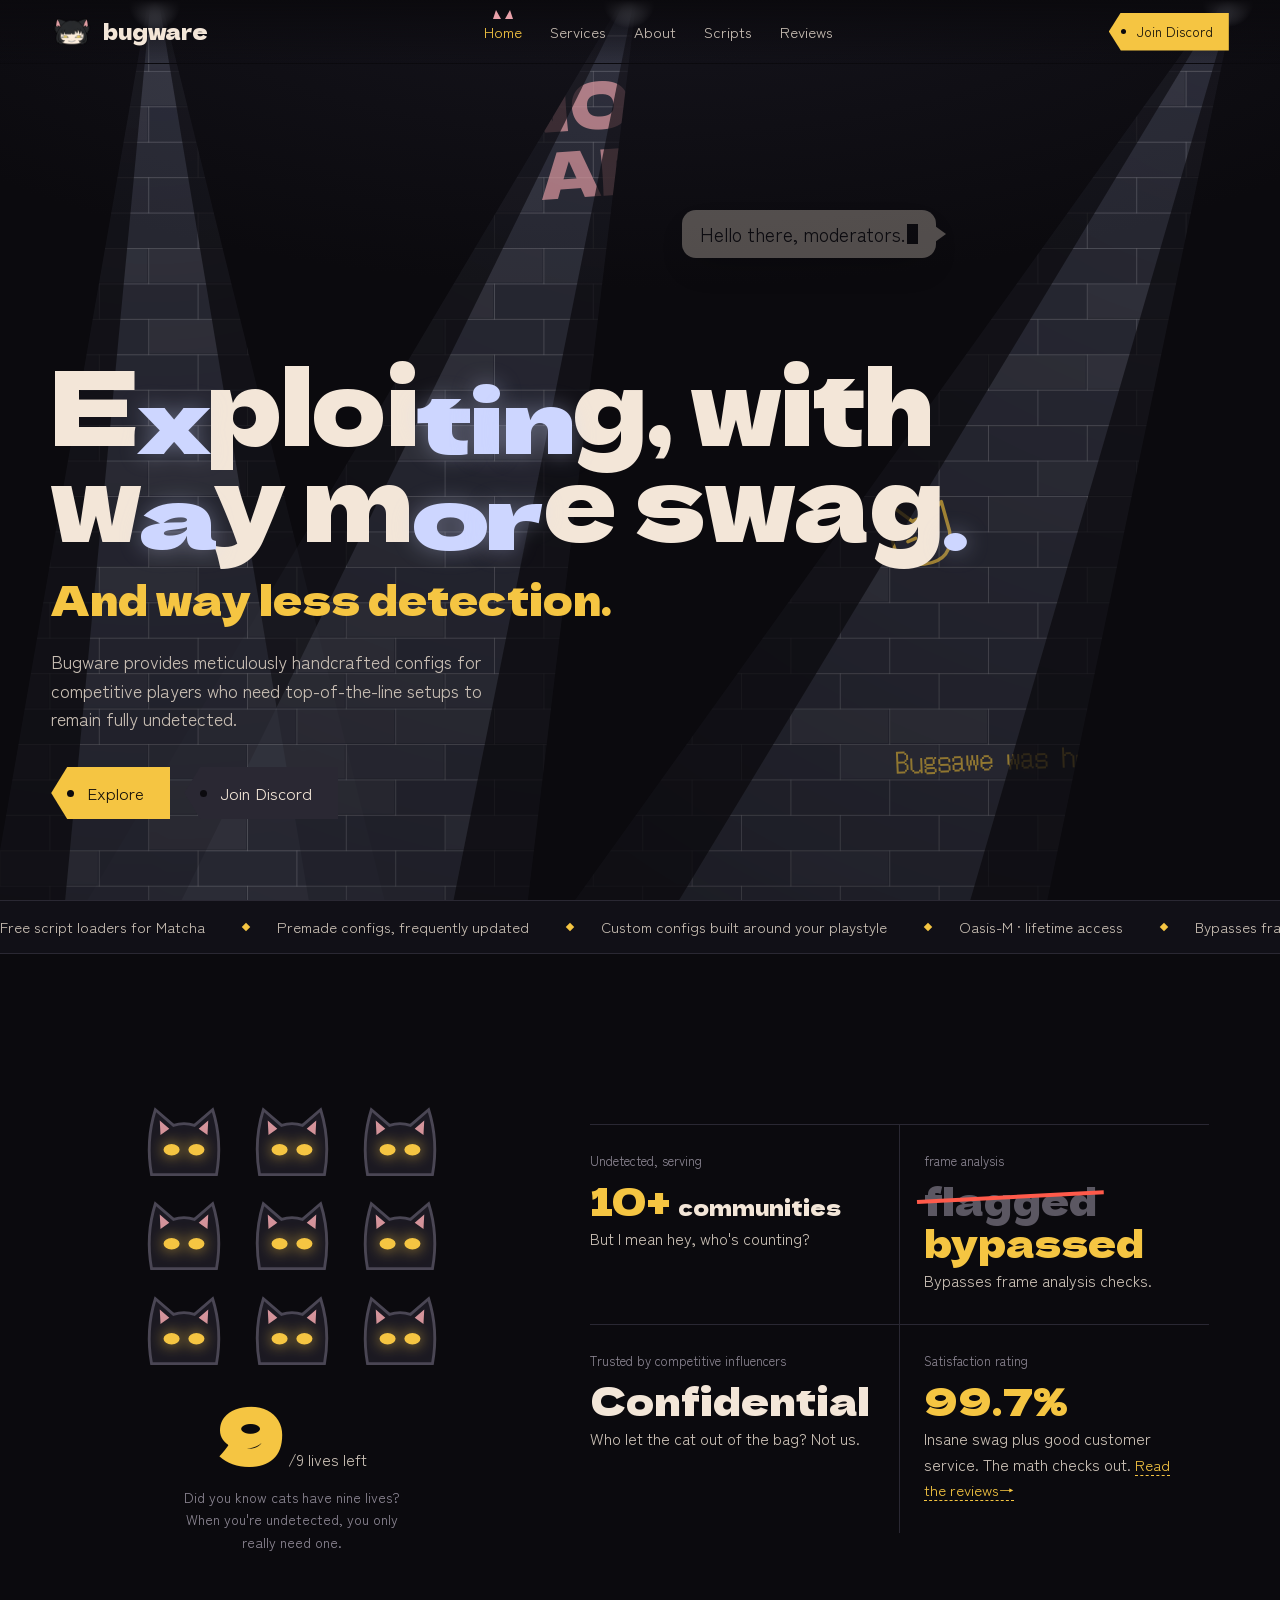
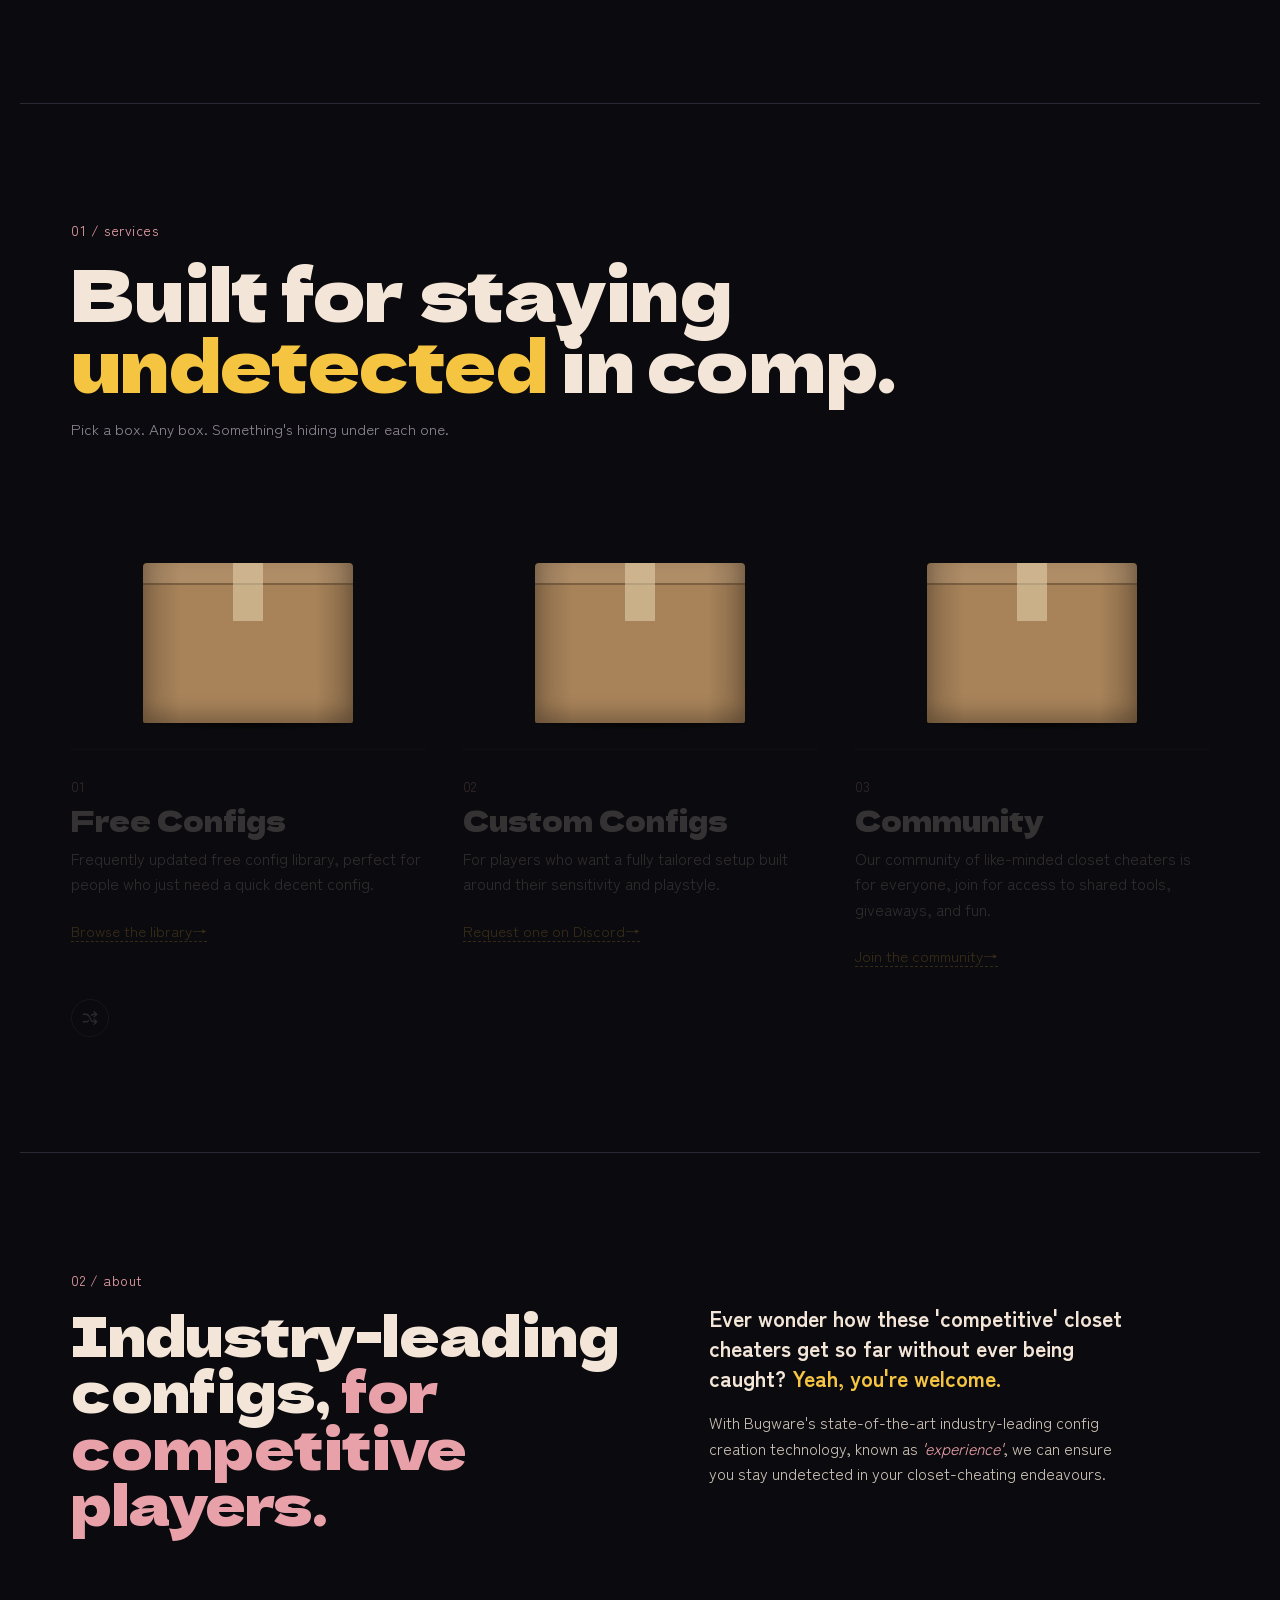
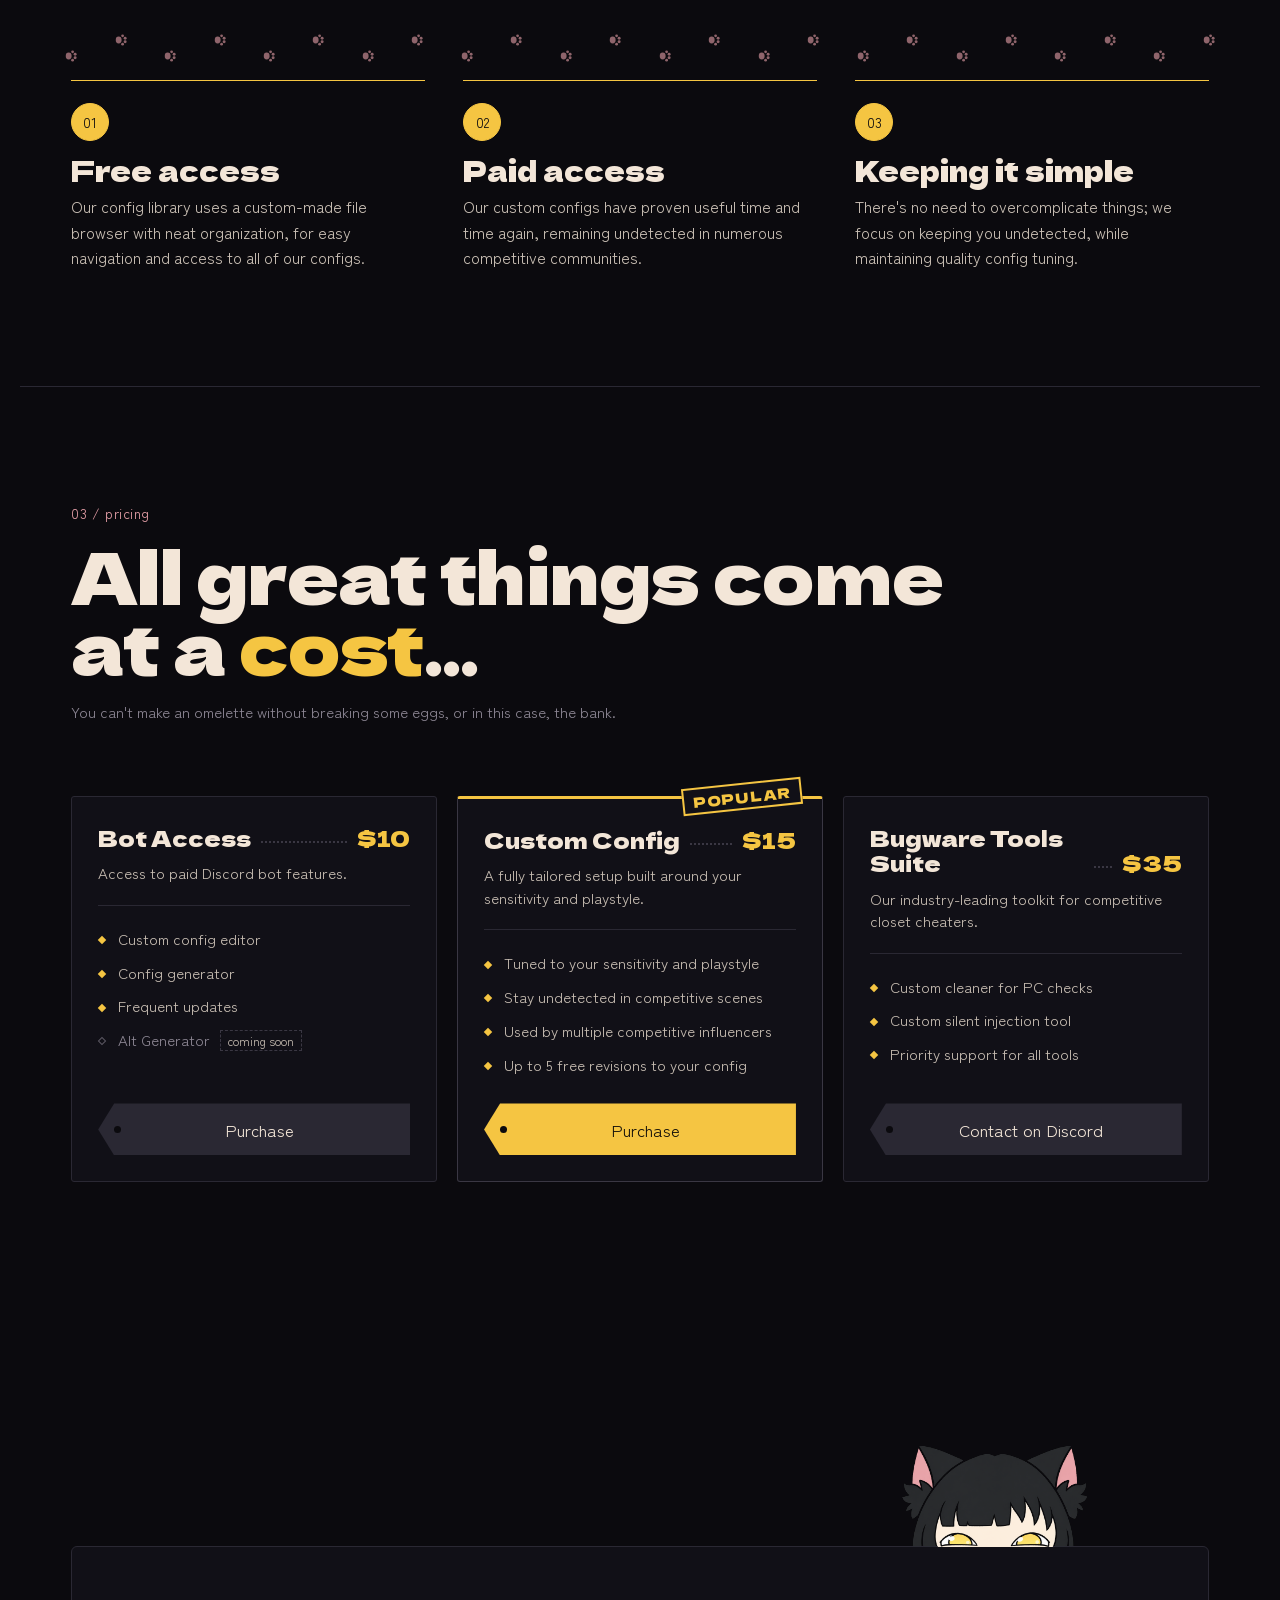
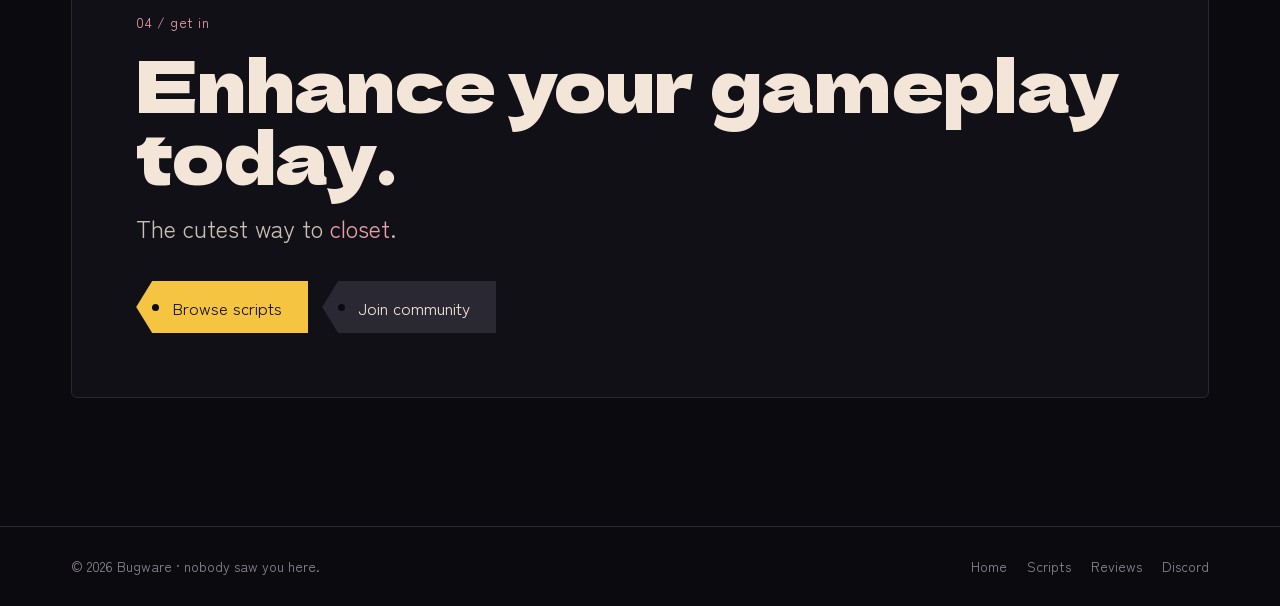
==== commit 7931758f: "Add pricing section and refresh home page copy Adds a three-tier pricing section with payment method" ====
--- a/index.html
+++ b/index.html
@@ -10,7 +10,8 @@
     <link rel="icon" href="assets/icon.png" type="image/png" />
     <link rel="preconnect" href="https://fonts.googleapis.com" />
     <link rel="preconnect" href="https://fonts.gstatic.com" crossorigin />
-    <link href="https://fonts.googleapis.com/css2?family=Dela+Gothic+One&family=DotGothic16&family=Zen+Kaku+Gothic+New:wght@400;500;700&display=swap" rel="stylesheet" />
+    <link href="https://fonts.googleapis.com/css2?family=Dela+Gothic+One&family=Zen+Kaku+Gothic+New:wght@400;500;700&display=swap" rel="stylesheet" />
+    <link href="https://fonts.googleapis.com/css2?family=DotGothic16&text=Bugsawe%20was%20here&display=swap" rel="stylesheet" />
     <link rel="stylesheet" href="styles.css" />
   </head>
   <body data-page="home">
@@ -43,12 +44,11 @@
           <h1 class="room-title" data-duck aria-label="Exploiting, with way more swag.">Exploiting, with way more swag.</h1>
           <p class="room-sub">And way less detection.</p>
           <p class="room-lead">
-            Bugware provides meticulously handcrafted configs for any type of competitive advantage you could want,
-            with a focus on clean, reliable setups and a smoother, more confident experience.
+  Bugware provides meticulously handcrafted configs for competitive players who need top-of-the-line setups to remain fully undetected.
           </p>
           <div class="room-actions">
             <a class="tag" href="#services"><span>Explore</span></a>
-            <a class="tag tag-ghost" href="scripts.html"><span>View scripts</span></a>
+            <a class="tag tag-ghost" href="https://discord.gg/WyMDtxhFyD" target="_blank" rel="noopener"><span>Join Discord</span></a>
           </div>
         </div>
       </section>
@@ -76,14 +76,14 @@
         <div class="lives" data-lives data-reveal>
           <div class="lives-grid" aria-hidden="true" data-lives-grid></div>
           <div class="lives-read"><b data-lives-num>0</b><small>/9 lives left</small></div>
-          <p class="lives-label">Nine lives, none spent. Detection stays at 0%.</p>
+          <p class="lives-label">Did you know cats have nine lives? When you're undetected, you only really need one.</p>
         </div>
 
         <ul class="facts">
           <li class="fact" data-reveal>
-            <span class="fact-k">undetected in</span>
+            <span class="fact-k">Undetected, serving</span>
             <span class="fact-big"><b data-count-to="10">0</b><b>+</b> <span class="unit">communities</span></span>
-            <span class="fact-v">Competitive communities where we're still undetected.</span>
+            <span class="fact-v">But I mean hey, who's counting?</span>
           </li>
           <li class="fact" data-reveal>
             <span class="fact-k">frame analysis</span>
@@ -91,12 +91,12 @@
             <span class="fact-v">Bypasses frame analysis checks.</span>
           </li>
           <li class="fact" data-reveal>
-            <span class="fact-k">clientele</span>
-            <span class="fact-big">confidential</span>
-            <span class="fact-v">Trusted by large influencers. We don't name names.</span>
-          </li>
-          <li class="fact" data-reveal>
-            <span class="fact-k">buyer rating</span>
+            <span class="fact-k">Trusted by competitive influencers</span>
+            <span class="fact-big">Confidential</span>
+            <span class="fact-v">Who let the cat out of the bag? Not us.</span>
+          </li>
+          <li class="fact" data-reveal>
+            <span class="fact-k">Satisfaction rating</span>
             <span class="fact-big" data-rating-big>new</span>
             <span class="fact-v" data-rating-text><a class="arrow-link" href="reviews.html">See what buyers say</a></span>
           </li>
@@ -115,12 +115,12 @@
           <article class="slot">
             <div class="box" data-box>
               <span class="box-eyes" aria-hidden="true"><i></i><i></i></span>
-              <span class="box-body" aria-hidden="true"><span class="box-flap"></span><span class="box-tape"></span><span class="box-stamp">PREMADE</span></span>
+              <span class="box-body" aria-hidden="true"><span class="box-flap"></span><span class="box-tape"></span><span class="box-stamp">FREE</span></span>
             </div>
             <div class="slot-copy">
               <span class="slot-n">01</span>
-              <h3>Premade Configs</h3>
-              <p>Frequently updated configs designed to keep quality high and setup straightforward.</p>
+              <h3>Free Configs</h3>
+              <p>Frequently updated free config library, perfect for people who just need a quick decent config.</p>
               <a class="arrow-link" href="scripts.html">Browse the library</a>
             </div>
           </article>
@@ -144,7 +144,7 @@
             <div class="slot-copy">
               <span class="slot-n">03</span>
               <h3>Community</h3>
-              <p>A place to stay connected, share updates, and keep access to useful tools and events.</p>
+              <p>Our community of like-minded closet cheaters is for everyone, join for access to shared tools, giveaways, and fun.</p>
               <a class="arrow-link" href="https://discord.gg/WyMDtxhFyD" target="_blank" rel="noopener">Join the community</a>
             </div>
           </article>
@@ -189,11 +189,83 @@
         </div>
       </section>
 
+      <!-- pricing -->
+      <section class="pricing wrap" id="pricing" aria-labelledby="pricing-title">
+        <header class="sec-head">
+          <p class="kicker">03 / pricing</p>
+          <h2 class="sec-title" id="pricing-title">All great things come at a <em>cost</em>...</h2>
+          <p class="sec-note">You can't make an omelette without breaking some eggs, or in this case, the bank.</p>
+        </header>
+
+        <div class="plans" data-reveal>
+          <article class="plan">
+            <header class="plan-head">
+              <h3 class="plan-name">Bot Access</h3>
+              <span class="plan-leader" aria-hidden="true"></span>
+              <span class="plan-price">$10</span>
+            </header>
+            <p class="plan-desc">Access to paid Discord bot features.</p>
+            <ul class="plan-perks">
+              <li>Custom config editor</li>
+              <li>Config generator</li>
+              <li>Frequent updates</li>
+              <li class="is-soon">Alt Generator <span class="soon">coming soon</span></li>
+            </ul>
+            <a class="tag tag-ghost plan-cta" href="https://discord.gg/WyMDtxhFyD" target="_blank" rel="noopener"><span>Purchase</span></a>
+          </article>
+
+          <article class="plan plan-featured">
+            <span class="plan-stamp" aria-hidden="true">POPULAR</span>
+            <header class="plan-head">
+              <h3 class="plan-name">Custom Config</h3>
+              <span class="plan-leader" aria-hidden="true"></span>
+              <span class="plan-price">$15</span>
+            </header>
+            <p class="plan-desc">A fully tailored setup built around your sensitivity and playstyle.</p>
+            <ul class="plan-perks">
+              <li>Tuned to your sensitivity and playstyle</li>
+              <li>Stay undetected in competitive scenes</li>
+              <li>Used by multiple competitive influencers</li>
+              <li>Up to 5 free revisions to your config</li>
+            </ul>
+            <a class="tag plan-cta" href="https://discord.gg/WyMDtxhFyD" target="_blank" rel="noopener"><span>Purchase</span></a>
+          </article>
+
+          <article class="plan">
+            <header class="plan-head">
+              <h3 class="plan-name">Bugware Tools Suite</h3>
+              <span class="plan-leader" aria-hidden="true"></span>
+              <span class="plan-price">$35</span>
+            </header>
+            <p class="plan-desc">Our industry-leading toolkit for competitive closet cheaters.</p>
+            <ul class="plan-perks">
+              <li>Custom cleaner for PC checks</li>
+              <li>Custom silent injection tool</li>
+              <li>Priority support for all tools</li>
+            </ul>
+            <a class="tag tag-ghost plan-cta" href="https://discord.gg/WyMDtxhFyD" target="_blank" rel="noopener"><span>Contact on Discord</span></a>
+          </article>
+        </div>
+
+        <div class="pricing-foot" data-reveal>
+          <div class="pay">
+            <span class="pay-k">pay with</span>
+            <ul class="pay-list">
+              <li>PayPal</li>
+              <li>Cash App</li>
+              <li>Gift cards</li>
+              <li>Crypto</li>
+            </ul>
+          </div>
+          <a class="arrow-link" href="https://discord.gg/WyMDtxhFyD" target="_blank" rel="noopener">More products in our Discord</a>
+        </div>
+      </section>
+
       <!-- call to action -->
       <section class="cta wrap" data-cta aria-labelledby="cta-title">
         <div class="cta-panel">
           <div class="cta-peek" aria-hidden="true"><img src="assets/icon.png" alt="" width="1536" height="1024" loading="lazy" /></div>
-          <p class="kicker">03 / get in</p>
+          <p class="kicker">04 / get in</p>
           <h2 class="sec-title" id="cta-title">Enhance your gameplay today.</h2>
           <p class="cta-pun">The cutest way to <span>closet</span>.</p>
           <div class="room-actions">
--- a/styles.css
+++ b/styles.css
@@ -22,7 +22,7 @@
 
   --display: "Dela Gothic One", "Arial Black", sans-serif;
   --body: "Zen Kaku Gothic New", "Segoe UI", sans-serif;
-  --hud: "DotGothic16", ui-monospace, Consolas, monospace;
+  --hud: "Zen Kaku Gothic New", "Segoe UI", sans-serif;
   --code: ui-monospace, "Cascadia Mono", Consolas, monospace;
 
   --gutter: clamp(16px, 4vw, 56px);
@@ -161,20 +161,20 @@
 
 .paw {
   position: absolute;
-  width: 16px;
-  height: 16px;
-  margin: -8px 0 0 -8px;
+  width: 11px;
+  height: 11px;
+  margin: -5.5px 0 0 -5.5px;
   background: url("data:image/svg+xml,%3Csvg xmlns='http://www.w3.org/2000/svg' viewBox='0 0 24 24' fill='%23e8a1a9'%3E%3Cellipse cx='12' cy='15.5' rx='5.2' ry='4.4'/%3E%3Ccircle cx='5.8' cy='9.6' r='2.1'/%3E%3Ccircle cx='9.5' cy='5.8' r='2.2'/%3E%3Ccircle cx='14.5' cy='5.8' r='2.2'/%3E%3Ccircle cx='18.2' cy='9.6' r='2.1'/%3E%3C/svg%3E") center / contain no-repeat;
-  animation: paw-fade 1.6s ease-out forwards;
+  animation: paw-fade 1.2s ease-out forwards;
 }
 
 @keyframes paw-fade {
   0% {
     opacity: 0;
-    scale: 1.5;
+    scale: 1.2;
   }
   12% {
-    opacity: 0.75;
+    opacity: 0.2;
     scale: 1;
   }
   100% {
@@ -708,30 +708,6 @@
   margin: 0 auto;
 }
 
-/* a searchlight band drifts across now and then */
-.lives-grid::after {
-  content: "";
-  position: absolute;
-  inset: -14px -30px;
-  pointer-events: none;
-  background: linear-gradient(105deg, transparent 42%, rgba(205, 214, 255, 0.13) 50%, transparent 58%) 120% 0 / 300% 100% no-repeat;
-  opacity: 0;
-}
-
-.lives.settled .lives-grid::after {
-  opacity: 1;
-  animation: sweep 5.2s ease-in-out infinite;
-}
-
-@keyframes sweep {
-  0% {
-    background-position: 120% 0;
-  }
-  60%,
-  100% {
-    background-position: -20% 0;
-  }
-}
 
 .life svg {
   display: block;
@@ -1287,6 +1263,207 @@
   margin: 0;
   color: var(--skin-2);
   font-size: 16px;
+}
+
+/* ---------------------------------------------------------
+   pricing
+   --------------------------------------------------------- */
+
+.pricing {
+  padding-block: clamp(60px, 9vw, 120px);
+  border-top: 1px solid var(--line);
+}
+
+.plans {
+  display: grid;
+  grid-template-columns: repeat(3, 1fr);
+  gap: 20px;
+  align-items: stretch;
+}
+
+.plan {
+  position: relative;
+  display: flex;
+  flex-direction: column;
+  padding: 28px 26px 26px;
+  border: 1px solid var(--line);
+  border-radius: 3px;
+  background: var(--night-2);
+}
+
+.plan-featured {
+  border-color: var(--line-2);
+  border-top: 3px solid var(--eye);
+}
+
+/* the same rubber stamp as the cardboard boxes */
+.plan-stamp {
+  position: absolute;
+  top: -16px;
+  right: 20px;
+  padding: 4px 9px 2px;
+  border: 2px solid var(--eye);
+  background: var(--night-2);
+  font-family: var(--display);
+  font-size: 14px;
+  letter-spacing: 0.06em;
+  line-height: 1.2;
+  color: var(--eye);
+  transform: rotate(-6deg);
+}
+
+/* price-list row: name, dotted leader, price */
+.plan-head {
+  display: flex;
+  align-items: flex-end;
+  gap: 10px;
+}
+
+.plan-name {
+  min-width: 0;
+  margin: 0;
+  font-family: var(--display);
+  font-weight: 400;
+  font-size: 22px;
+  line-height: 1.15;
+  color: var(--skin);
+}
+
+.plan-leader {
+  flex: 1;
+  min-width: 18px;
+  margin-bottom: 0.4em;
+  border-bottom: 2px dotted var(--line-2);
+}
+
+.plan-price {
+  flex: none;
+  font-family: var(--display);
+  font-size: 22px;
+  line-height: 1.15;
+  color: var(--eye);
+}
+
+.plan-desc {
+  margin: 12px 0 0;
+  padding-bottom: 20px;
+  border-bottom: 1px solid var(--line);
+  font-size: 15px;
+  line-height: 1.5;
+  color: var(--skin-2);
+}
+
+.plan-perks {
+  flex: 1;
+  display: grid;
+  align-content: start;
+  gap: 12px;
+  margin: 22px 0 28px;
+  padding: 0;
+  list-style: none;
+  font-size: 15px;
+  color: var(--skin-2);
+}
+
+.plan-perks li {
+  position: relative;
+  padding-left: 20px;
+  line-height: 1.45;
+}
+
+.plan-perks li::before {
+  content: "";
+  position: absolute;
+  left: 1px;
+  top: 0.62em;
+  width: 6px;
+  height: 6px;
+  background: var(--eye);
+  transform: rotate(45deg);
+}
+
+.plan-perks li.is-soon {
+  color: var(--muted);
+}
+
+.plan-perks li.is-soon::before {
+  background: none;
+  border: 1px solid var(--dim);
+}
+
+.soon {
+  margin-left: 6px;
+  padding: 1px 7px;
+  border: 1px dashed var(--line-2);
+  font-family: var(--hud);
+  font-size: 12px;
+  color: var(--skin-2);
+  white-space: nowrap;
+}
+
+.plan-cta {
+  justify-content: center;
+  width: 100%;
+}
+
+.pricing-foot {
+  display: flex;
+  flex-wrap: wrap;
+  align-items: center;
+  justify-content: space-between;
+  gap: 18px 28px;
+  margin-top: 32px;
+  padding-top: 24px;
+  border-top: 1px solid var(--line);
+}
+
+.pay {
+  display: flex;
+  flex-wrap: wrap;
+  align-items: center;
+  gap: 8px 20px;
+  font-family: var(--hud);
+}
+
+.pay-k {
+  font-size: 14px;
+  color: var(--ear);
+  letter-spacing: 0.04em;
+}
+
+.pay-list {
+  display: flex;
+  flex-wrap: wrap;
+  align-items: center;
+  row-gap: 6px;
+  margin: 0;
+  padding: 0;
+  list-style: none;
+  font-size: 15px;
+  color: var(--skin);
+}
+
+.pay-list li {
+  display: inline-flex;
+  align-items: center;
+}
+
+/* same diamond divider as the chatter ticker */
+.pay-list li + li::before {
+  content: "";
+  width: 5px;
+  height: 5px;
+  margin: 0 16px;
+  background: var(--eye);
+  transform: rotate(45deg);
+}
+
+@media (max-width: 960px) {
+  .plans {
+    grid-template-columns: 1fr;
+    max-width: 480px;
+    gap: 28px;
+  }
 }
 
 /* ---------------------------------------------------------
